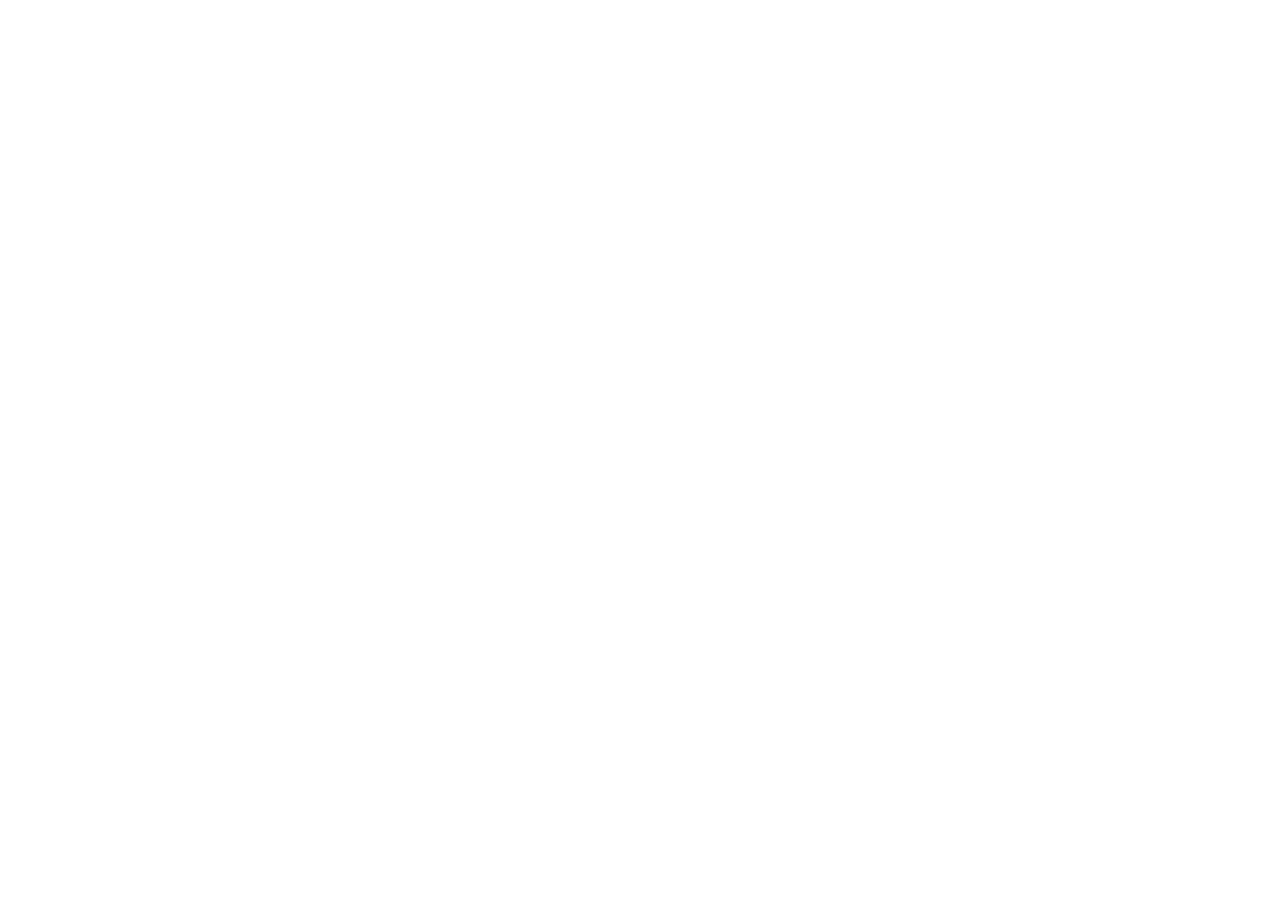
==== index.html @ 715aac10 "add vercel" ====
<!DOCTYPE html>
<html lang="en">
<head>
    <meta charset="UTF-8">
    <meta http-equiv="X-UA-Compatible" content="IE=edge,chrome=1">
    <meta name="viewport" content="width=device-width, user-scalable=no, initial-scale=1.0, maximum-scale=1.0, minimum-scale=1.0">
    <title>jnode-revisited and docs</title> <!-- TODO: Update. -->
    <meta name="description" content="Description"><!--- <meta name="description" content="Documentation for the DocsifyJS Template project for making your own DocsifyJS docs site"> ---> <!-- TODO: Update. -->
    <link rel="stylesheet" href="//unpkg.com/docsify@4/lib/themes/vue.css"> <!-- TODO: Replace the theme name or leave as is. -->
    <!---- <link rel="stylesheet" href="//cdn.jsdelivr.net/npm/docsify@4/lib/themes/vue.css"> --->
    <style>
        /* Fix issue on mobile devices where a custom cover image goes off the screen. */
        section.cover.show {
            height: 100%;
        }
    </style>
    <script src="//unpkg.com/docsify-edit-on-github@1/index.js"></script>
    <script defer src="//unpkg.com/docsify@4/lib/docsify.min.js"></script>
    <script defer src="//unpkg.com/prismjs@1/components/prism-markdown.min.js"></script>
    <!----
    <script src="//cdn.jsdelivr.net/npm/docsify@4"></script>
    <script src=”//unpkg.com/docsify-pagination/dist/docsify-pagination.min.js”></script>
    <script src=”//unpkg.com/docsify/lib/plugins/search.min.js”></script>
    <script src=”//cdn.jsdelivr.net/npm/docsify-copy-code/dist/docsify-copy-code.min.js”></script>
    <script src=”https://cdn.jsdelivr.net/npm/docsify-tabs@1″></script>
    <script src=”//cdn.jsdelivr.net/npm/prismjs@1/components/prism-bash.min.js”></script>
    <script src=”//cdn.jsdelivr.net/npm/prismjs@1/components/prism-php.min.js”></script> ---->
</head>
<body>
    <div id="app"></div>
    <script>
        var repoUrl = "https://github.com/jnode/jnode-revisited.github.io"; //=> "https://github.com/username/docsify-js-template"; // TODO: Update.
        var editPath = repoUrl + "/blob/master/docs/";
        var editMsg = "📝 Edit on GitHub";
        window.$docsify = {
            name: "Jnode", // TODO: Update.
            repo: repoUrl,
            auto2top: true,
            coverpage: true,
            loadSidebar: false,
            subMaxLevel: 2,
            themeColor: "#3170a7", // TODO: Set your own color.
            plugins: [
                EditOnGithubPlugin.create(editPath, null, editMsg)
            ],
        }
    </script>
</body>
<!----
 <body>
  <div id="app"></div>
  <script>
    window.$docsify = {
      name: '',
      repo: ''
    }
  </script>
</body>
--->
</html>
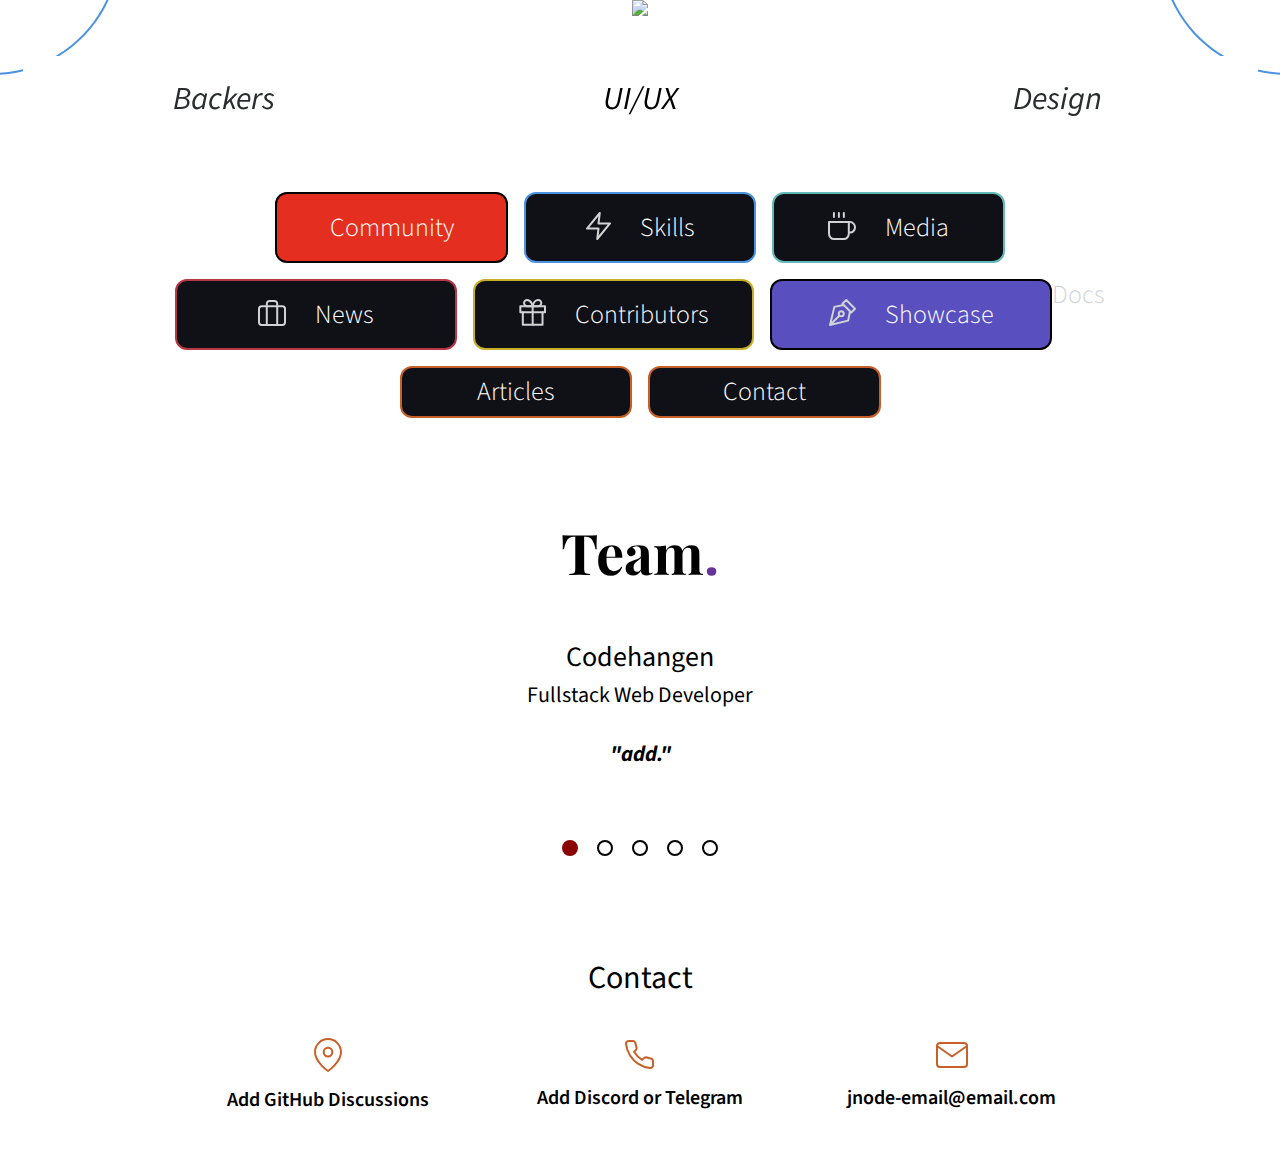
==== commit 8b8167b5: "Add files via upload" ====
--- a/index.html
+++ b/index.html
@@ -1,60 +1,176 @@
-<!DOCTYPE html>
+
+<!doctype html>
 <html lang="en">
 <head>
-    <meta charset="UTF-8">
-    <meta http-equiv="X-UA-Compatible" content="IE=edge,chrome=1">
-    <meta name="viewport" content="width=device-width, user-scalable=no, initial-scale=1.0, maximum-scale=1.0, minimum-scale=1.0">
-    <title>jnode-revisited and docs</title> <!-- TODO: Update. -->
-    <meta name="description" content="Description"><!--- <meta name="description" content="Documentation for the DocsifyJS Template project for making your own DocsifyJS docs site"> ---> <!-- TODO: Update. -->
-    <link rel="stylesheet" href="//unpkg.com/docsify@4/lib/themes/vue.css"> <!-- TODO: Replace the theme name or leave as is. -->
-    <!---- <link rel="stylesheet" href="//cdn.jsdelivr.net/npm/docsify@4/lib/themes/vue.css"> --->
-    <style>
-        /* Fix issue on mobile devices where a custom cover image goes off the screen. */
-        section.cover.show {
-            height: 100%;
-        }
-    </style>
-    <script src="//unpkg.com/docsify-edit-on-github@1/index.js"></script>
-    <script defer src="//unpkg.com/docsify@4/lib/docsify.min.js"></script>
-    <script defer src="//unpkg.com/prismjs@1/components/prism-markdown.min.js"></script>
-    <!----
-    <script src="//cdn.jsdelivr.net/npm/docsify@4"></script>
-    <script src=”//unpkg.com/docsify-pagination/dist/docsify-pagination.min.js”></script>
-    <script src=”//unpkg.com/docsify/lib/plugins/search.min.js”></script>
-    <script src=”//cdn.jsdelivr.net/npm/docsify-copy-code/dist/docsify-copy-code.min.js”></script>
-    <script src=”https://cdn.jsdelivr.net/npm/docsify-tabs@1″></script>
-    <script src=”//cdn.jsdelivr.net/npm/prismjs@1/components/prism-bash.min.js”></script>
-    <script src=”//cdn.jsdelivr.net/npm/prismjs@1/components/prism-php.min.js”></script> ---->
+  <meta charset="utf-8">
+  <!-- <meta http-equiv="Refresh" content="0; url='links/'" /> -->
+  <meta name="viewport" content="width=device-width, initial-scale=1, shrink-to-fit=no">
+  <link rel="stylesheet" href="css/bootstrap.min.css">
+  <link href="https://cdn.jsdelivr.net/npm/bootstrap@5.0.2/dist/css/bootstrap.min.css" rel="stylesheet" integrity="sha384-EVSTQN3/azprG1Anm3QDgpJLIm9Nao0Yz1ztcQTwFspd3yD65VohhpuuCOmLASjC" crossorigin="anonymous">
+  <script src="https://cdn.jsdelivr.net/npm/bootstrap@5.0.2/dist/js/bootstrap.bundle.min.js" integrity="sha384-MrcW6ZMFYlzcLA8Nl+NtUVF0sA7MsXsP1UyJoMp4YLEuNSfAP+JcXn/tWtIaxVXM" crossorigin="anonymous"></script>
+  <link rel="stylesheet" href="css/slick.css">
+  <link rel="stylesheet" href="css/slick-theme.css">
+  <link rel="stylesheet" href="css/sweetalert2.css">
+  <link href="https://fonts.googleapis.com/css?family=Playfair+Display:400,700|Source+Sans+Pro:300,300i,400,400i,600,600i&display=swap" rel="stylesheet">
+  <link rel="stylesheet" href="css/style-general.css">
+  <link rel="stylesheet" href="css/style-specific.css">
+  <link rel="stylesheet" href="css/testimonials.css">
+  <link rel="icon" href="assets/favicon.ico">
+  <script src="https://ajax.googleapis.com/ajax/libs/jquery/3.6.1/jquery.min.js"></script>
+  <title>Jnode Homepage</title>
 </head>
 <body>
-    <div id="app"></div>
-    <script>
-        var repoUrl = "https://github.com/jnode/jnode-revisited.github.io"; //=> "https://github.com/username/docsify-js-template"; // TODO: Update.
-        var editPath = repoUrl + "/blob/master/docs/";
-        var editMsg = "📝 Edit on GitHub";
-        window.$docsify = {
-            name: "Jnode", // TODO: Update.
-            repo: repoUrl,
-            auto2top: true,
-            coverpage: true,
-            loadSidebar: false,
-            subMaxLevel: 2,
-            themeColor: "#3170a7", // TODO: Set your own color.
-            plugins: [
-                EditOnGithubPlugin.create(editPath, null, editMsg)
-            ],
-        }
-    </script>
+  <div id="root" class="animated-header" style="overflow: hidden;">
+    <section id="section1" class="marbot-100">
+      <div class="container-fluid">
+        <div class="row">
+          <div class="col text-center">
+            <img class="ornament-header-kiri unone" src="assets/dot-circle.svg">
+            <img class="ornament-header-kanan unone" src="assets/dot-circle.svg">
+            <!--- <br> --->
+            <img src="https://avatars.githubusercontent.com/u/5927154?s=280&v=4" class="unone marbot-40">
+            <div class="slider marbot-40" style="cursor: grab">
+              <div class="sebagai-kotak">
+                <h2>UI/UX</h2>
+              </div>
+              <div class="sebagai-kotak">
+                <h2>Design</h2>
+              </div>
+              <div class="sebagai-kotak">
+                <a href="https://www.jnode-revisited-sample.vercel.io">Docs</a> <!--- <h2>Docs</h2> --->
+              </div>
+              <div class="sebagai-kotak">
+                <h2>Sponsors</h2>
+              </div>
+              <div class="sebagai-kotak">
+                <h2>Backers</h2>
+              </div>
+            </div>
+            <div class="container">
+              <div class="d-flex justify-content-center">
+                <a href="#section2" class="unone btn-ungu btn-res1">
+                  <h3 class="d-inline-flex">Community</h3>
+                </a>
+                <a href="#section3" class="unone btn-biru btn-res1 mx-3">
+                  <img src="assets/feather-button-zap.svg" class="d-inline-flex ikon-tombol tmb1">
+                  <h3 class="d-inline-flex">Skills</h3>
+                </a>
+                <a href="#section4" class="unone btn-sea btn-res1">
+                  <img src="assets/feather-button-coffee.svg" class="d-inline-flex ikon-tombol tmb1">
+                  <h3 class="d-inline-flex">Media</h3>
+                </a>
+              </div>
+              <div class="d-flex justify-content-center mt-3">
+                <a href="#section5" class="unone btn-merah btn-res2">
+                  <img src="assets/feather-button-briefcase.svg" class="d-inline-flex ikon-tombol tmb2">
+                  <h3 class="d-inline-flex">News</h3>
+                </a>
+                <a href="#section6" class="unone btn-kuning btn-res2 mx-3 btn-glow">
+                  <img src="assets/feather-button-gift.svg" class="d-inline-flex ikon-tombol tmb2">
+                  <h3 class="d-inline-flex">Contributors</h3>
+                </a>
+                <a href="portfolios.html" class="unone btn-hijau btn-res2">
+                  <img src="assets/feather-button-pentool.svg" class="d-inline-flex ikon-tombol tmb2">
+                  <h3 class="d-inline-flex">Showcase</h3>
+                  <a class="d-inline-flex" href="https://www.jnode-revisited-sample.netlify.io">Docs</a> <!--- <h3 class="d-inline-flex">Showcase</h3> --->
+                </a>
+              </div>
+              <div class="d-flex justify-content-center mt-3">
+                <a href="#section8" class="unone btn-oren btn-res4">
+                  <h3 class="d-inline-flex">Articles</h3>
+                </a>
+                <div class="mx-2"></div>
+                <a href="#section9" class="unone btn-oren btn-res4">
+                  <h3 class="d-inline-flex">Contact</h6>
+                </a>
+              </div>
+            </div>
+          </div>
+        </div>
+      </div>
+    </section>
+    <section id="section8" class="marbot-80">
+      <div id="testim">
+        <div class="container">
+          <h1 class="text-center marbot-56">Team<span class="dot-oren">.</span></h1>
+          <div class="testim flex-container-g">
+            <div class="wrap testi-bg">
+              <span id="right-arrow" class="arrow right fa fa-chevron-right"></span>
+              <span id="left-arrow" class="arrow left fa fa-chevron-left "></span>
+              <div id="testim-content" class="cont marbot-72">
+                <div class="active">
+                  <h2>Codehangen</h2>
+                  <h2 class="person-role">Fullstack Web Developer</h2>
+                  <p class="font-italic">"add."</p>
+                </div>
+                <div>
+                  <h2>Add member</h2>
+                  <h2 class="person-role">Android Developer</h2>
+                  <p class="font-italic">"add."</p>
+                </div>
+                <div>
+                  <h2>Add member</h2>
+                  <h2 class="person-role">UI Designer</h2>
+                  <p class="font-italic">"add."</p>
+                </div>
+                <div>
+                  <h2>Add member</h2>
+                  <h2 class="person-role">Add role & Add role</h2>
+                  <p class="font-italic">"add."</p>
+                </div>
+                <div>
+                  <h2>Add member</h2>
+                  <h2 class="person-role">Backend Web Developer</h2>
+                  <p class="font-italic">"add."</p>
+                </div>
+              </div>
+              <ul id="testim-dots" class="dots">
+                <li class="dot active"></li>
+                <li class="dot"></li>
+                <li class="dot"></li>
+                <li class="dot"></li>
+                <li class="dot"></li>
+              </ul>
+            </div>
+          </div>
+        </div>
+      </div>
+    </section>
+    <section id="section9">
+      <div class="container text-center sec9-box">
+        <h2 class="sec9-contact marbot-48 pt-3 pb-3">Contact</h2>
+        <div class="flex-container-h pt-5" style="padding-bottom: 32px;">
+          <div class="flex-items-h order-h1">
+            <img src="assets/feather-contact-location.svg" class="d-inline-flex ikon-tombol-2 unone" style="margin-top: -24px">
+            <h6>Add GitHub Discussions</h6> <!--- <h4>add description</h4> -->
+          </div>
+          <div class="flex-items-h order-h2">
+            <img src="assets/feather-contact-whatsapp.svg" class="d-inline-flex ikon-tombol-2 unone mar-res" style="margin-top: -24px">
+            <h6>Add Discord or Telegram</h6>
+          </div>
+          <div class="flex-items-h order-h3">
+            <img src="assets/feather-contact-email.svg" class="d-inline-flex ikon-tombol-2 unone mar-res" style="margin-top: -24px">
+            <h6>jnode-email@email.com</h6>
+          </div>
+        </div>
+      </div>
+    </section>
+    <!-- ------------ Preloader Screen (Wait till image has loaded) ------------ -->
+    <script src="js/FIRST-jquery.waitforimages.min.js"></script>
+    <script src="js/FIRST-jquery.waitforimages.min-call.js"></script>
+    <script src="js/jquery-3.4.1.slim.min.js"></script>
+    <!--- <script src="js/popper.min.js"></script> --->
+    <script src="https://cdn.jsdelivr.net/npm/@popperjs/core@2.9.2/dist/umd/popper.min.js" integrity="sha384-IQsoLXl5PILFhosVNubq5LC7Qb9DXgDA9i+tQ8Zj3iwWAwPtgFTxbJ8NT4GN1R8p" crossorigin="anonymous"></script>
+    <script src="https://cdn.jsdelivr.net/npm/bootstrap@5.0.2/dist/js/bootstrap.min.js" integrity="sha384-cVKIPhGWiC2Al4u+LWgxfKTRIcfu0JTxR+EQDz/bgldoEyl4H0zUF0QKbrJ0EcQF" crossorigin="anonymous"></script>
+    <script src="js/bootstrap.min.js"></script>
+    <script src="js/slick.min.js"></script>
+    <script src="js/jquery.flip.js"></script>
+    <script src="js/sweetalert2.all.min.js"></script>
+    <script src="js/web-animations.min.js"></script>
+    <script src="js/hammer.min.js"></script>
+    <script src="js/muuri.min.js"></script>
+    <script src="js/script.js"></script>
+    <script src="js/testimonials.js"></script>
+  </div>
 </body>
-<!----
- <body>
-  <div id="app"></div>
-  <script>
-    window.$docsify = {
-      name: '',
-      repo: ''
-    }
-  </script>
-</body>
---->
 </html>
--- a/css/sweetalert2.css
+++ b/css/sweetalert2.css
@@ -0,0 +1,1510 @@
+.swal2-popup.swal2-toast {
+  -webkit-box-orient: horizontal;
+  -webkit-box-direction: normal;
+          flex-direction: row;
+  -webkit-box-align: center;
+          align-items: center;
+  width: auto;
+  padding: 0.625em;
+  overflow-y: hidden;
+  background: #fff;
+  box-shadow: 0 0 0.625em #d9d9d9;
+}
+.swal2-popup.swal2-toast .swal2-header {
+  -webkit-box-orient: horizontal;
+  -webkit-box-direction: normal;
+          flex-direction: row;
+}
+.swal2-popup.swal2-toast .swal2-title {
+  -webkit-box-flex: 1;
+          flex-grow: 1;
+  -webkit-box-pack: start;
+          justify-content: flex-start;
+  margin: 0 0.6em;
+  font-size: 1em;
+}
+.swal2-popup.swal2-toast .swal2-footer {
+  margin: 0.5em 0 0;
+  padding: 0.5em 0 0;
+  font-size: 0.8em;
+}
+.swal2-popup.swal2-toast .swal2-close {
+  position: static;
+  width: 0.8em;
+  height: 0.8em;
+  line-height: 0.8;
+}
+.swal2-popup.swal2-toast .swal2-content {
+  -webkit-box-pack: start;
+          justify-content: flex-start;
+  font-size: 1em;
+}
+.swal2-popup.swal2-toast .swal2-icon {
+  width: 2em;
+  min-width: 2em;
+  height: 2em;
+  margin: 0;
+}
+.swal2-popup.swal2-toast .swal2-icon .swal2-icon-content {
+  display: -webkit-box;
+  display: flex;
+  -webkit-box-align: center;
+          align-items: center;
+  font-size: 1.8em;
+  font-weight: bold;
+}
+@media all and (-ms-high-contrast: none), (-ms-high-contrast: active) {
+  .swal2-popup.swal2-toast .swal2-icon .swal2-icon-content {
+    font-size: 0.25em;
+  }
+}
+.swal2-popup.swal2-toast .swal2-icon.swal2-success .swal2-success-ring {
+  width: 2em;
+  height: 2em;
+}
+.swal2-popup.swal2-toast .swal2-icon.swal2-error [class^=swal2-x-mark-line] {
+  top: 0.875em;
+  width: 1.375em;
+}
+.swal2-popup.swal2-toast .swal2-icon.swal2-error [class^=swal2-x-mark-line][class$=left] {
+  left: 0.3125em;
+}
+.swal2-popup.swal2-toast .swal2-icon.swal2-error [class^=swal2-x-mark-line][class$=right] {
+  right: 0.3125em;
+}
+.swal2-popup.swal2-toast .swal2-actions {
+  flex-basis: auto !important;
+  width: auto;
+  height: auto;
+  margin: 0 0.3125em;
+}
+.swal2-popup.swal2-toast .swal2-styled {
+  margin: 0 0.3125em;
+  padding: 0.3125em 0.625em;
+  font-size: 1em;
+}
+.swal2-popup.swal2-toast .swal2-styled:focus {
+  box-shadow: 0 0 0 1px #fff, 0 0 0 3px rgba(50, 100, 150, 0.4);
+}
+.swal2-popup.swal2-toast .swal2-success {
+  border-color: #a5dc86;
+}
+.swal2-popup.swal2-toast .swal2-success [class^=swal2-success-circular-line] {
+  position: absolute;
+  width: 1.6em;
+  height: 3em;
+  -webkit-transform: rotate(45deg);
+          transform: rotate(45deg);
+  border-radius: 50%;
+}
+.swal2-popup.swal2-toast .swal2-success [class^=swal2-success-circular-line][class$=left] {
+  top: -0.8em;
+  left: -0.5em;
+  -webkit-transform: rotate(-45deg);
+          transform: rotate(-45deg);
+  -webkit-transform-origin: 2em 2em;
+          transform-origin: 2em 2em;
+  border-radius: 4em 0 0 4em;
+}
+.swal2-popup.swal2-toast .swal2-success [class^=swal2-success-circular-line][class$=right] {
+  top: -0.25em;
+  left: 0.9375em;
+  -webkit-transform-origin: 0 1.5em;
+          transform-origin: 0 1.5em;
+  border-radius: 0 4em 4em 0;
+}
+.swal2-popup.swal2-toast .swal2-success .swal2-success-ring {
+  width: 2em;
+  height: 2em;
+}
+.swal2-popup.swal2-toast .swal2-success .swal2-success-fix {
+  top: 0;
+  left: 0.4375em;
+  width: 0.4375em;
+  height: 2.6875em;
+}
+.swal2-popup.swal2-toast .swal2-success [class^=swal2-success-line] {
+  height: 0.3125em;
+}
+.swal2-popup.swal2-toast .swal2-success [class^=swal2-success-line][class$=tip] {
+  top: 1.125em;
+  left: 0.1875em;
+  width: 0.75em;
+}
+.swal2-popup.swal2-toast .swal2-success [class^=swal2-success-line][class$=long] {
+  top: 0.9375em;
+  right: 0.1875em;
+  width: 1.375em;
+}
+.swal2-popup.swal2-toast .swal2-success.swal2-icon-show .swal2-success-line-tip {
+  -webkit-animation: swal2-toast-animate-success-line-tip 0.75s;
+          animation: swal2-toast-animate-success-line-tip 0.75s;
+}
+.swal2-popup.swal2-toast .swal2-success.swal2-icon-show .swal2-success-line-long {
+  -webkit-animation: swal2-toast-animate-success-line-long 0.75s;
+          animation: swal2-toast-animate-success-line-long 0.75s;
+}
+.swal2-popup.swal2-toast.swal2-show {
+  -webkit-animation: swal2-toast-show 0.5s;
+          animation: swal2-toast-show 0.5s;
+}
+.swal2-popup.swal2-toast.swal2-hide {
+  -webkit-animation: swal2-toast-hide 0.1s forwards;
+          animation: swal2-toast-hide 0.1s forwards;
+}
+
+.swal2-container {
+  display: -webkit-box;
+  display: flex;
+  position: fixed;
+  z-index: 1060;
+  top: 0;
+  right: 0;
+  bottom: 0;
+  left: 0;
+  -webkit-box-orient: horizontal;
+  -webkit-box-direction: normal;
+          flex-direction: row;
+  -webkit-box-align: center;
+          align-items: center;
+  -webkit-box-pack: center;
+          justify-content: center;
+  padding: 0.625em;
+  overflow-x: hidden;
+  -webkit-transition: background-color 0.1s;
+  transition: background-color 0.1s;
+  -webkit-overflow-scrolling: touch;
+}
+.swal2-container.swal2-backdrop-show {
+  background: rgba(0, 0, 0, 0.4);
+}
+.swal2-container.swal2-backdrop-hide {
+  background: transparent !important;
+}
+.swal2-container.swal2-top {
+  -webkit-box-align: start;
+          align-items: flex-start;
+}
+.swal2-container.swal2-top-start, .swal2-container.swal2-top-left {
+  -webkit-box-align: start;
+          align-items: flex-start;
+  -webkit-box-pack: start;
+          justify-content: flex-start;
+}
+.swal2-container.swal2-top-end, .swal2-container.swal2-top-right {
+  -webkit-box-align: start;
+          align-items: flex-start;
+  -webkit-box-pack: end;
+          justify-content: flex-end;
+}
+.swal2-container.swal2-center {
+  -webkit-box-align: center;
+          align-items: center;
+}
+.swal2-container.swal2-center-start, .swal2-container.swal2-center-left {
+  -webkit-box-align: center;
+          align-items: center;
+  -webkit-box-pack: start;
+          justify-content: flex-start;
+}
+.swal2-container.swal2-center-end, .swal2-container.swal2-center-right {
+  -webkit-box-align: center;
+          align-items: center;
+  -webkit-box-pack: end;
+          justify-content: flex-end;
+}
+.swal2-container.swal2-bottom {
+  -webkit-box-align: end;
+          align-items: flex-end;
+}
+.swal2-container.swal2-bottom-start, .swal2-container.swal2-bottom-left {
+  -webkit-box-align: end;
+          align-items: flex-end;
+  -webkit-box-pack: start;
+          justify-content: flex-start;
+}
+.swal2-container.swal2-bottom-end, .swal2-container.swal2-bottom-right {
+  -webkit-box-align: end;
+          align-items: flex-end;
+  -webkit-box-pack: end;
+          justify-content: flex-end;
+}
+.swal2-container.swal2-bottom > :first-child, .swal2-container.swal2-bottom-start > :first-child, .swal2-container.swal2-bottom-left > :first-child, .swal2-container.swal2-bottom-end > :first-child, .swal2-container.swal2-bottom-right > :first-child {
+  margin-top: auto;
+}
+.swal2-container.swal2-grow-fullscreen > .swal2-modal {
+  display: -webkit-box !important;
+  display: flex !important;
+  -webkit-box-flex: 1;
+          flex: 1;
+  align-self: stretch;
+  -webkit-box-pack: center;
+          justify-content: center;
+}
+.swal2-container.swal2-grow-row > .swal2-modal {
+  display: -webkit-box !important;
+  display: flex !important;
+  -webkit-box-flex: 1;
+          flex: 1;
+  align-content: center;
+  -webkit-box-pack: center;
+          justify-content: center;
+}
+.swal2-container.swal2-grow-column {
+  -webkit-box-flex: 1;
+          flex: 1;
+  -webkit-box-orient: vertical;
+  -webkit-box-direction: normal;
+          flex-direction: column;
+}
+.swal2-container.swal2-grow-column.swal2-top, .swal2-container.swal2-grow-column.swal2-center, .swal2-container.swal2-grow-column.swal2-bottom {
+  -webkit-box-align: center;
+          align-items: center;
+}
+.swal2-container.swal2-grow-column.swal2-top-start, .swal2-container.swal2-grow-column.swal2-center-start, .swal2-container.swal2-grow-column.swal2-bottom-start, .swal2-container.swal2-grow-column.swal2-top-left, .swal2-container.swal2-grow-column.swal2-center-left, .swal2-container.swal2-grow-column.swal2-bottom-left {
+  -webkit-box-align: start;
+          align-items: flex-start;
+}
+.swal2-container.swal2-grow-column.swal2-top-end, .swal2-container.swal2-grow-column.swal2-center-end, .swal2-container.swal2-grow-column.swal2-bottom-end, .swal2-container.swal2-grow-column.swal2-top-right, .swal2-container.swal2-grow-column.swal2-center-right, .swal2-container.swal2-grow-column.swal2-bottom-right {
+  -webkit-box-align: end;
+          align-items: flex-end;
+}
+.swal2-container.swal2-grow-column > .swal2-modal {
+  display: -webkit-box !important;
+  display: flex !important;
+  -webkit-box-flex: 1;
+          flex: 1;
+  align-content: center;
+  -webkit-box-pack: center;
+          justify-content: center;
+}
+.swal2-container:not(.swal2-top):not(.swal2-top-start):not(.swal2-top-end):not(.swal2-top-left):not(.swal2-top-right):not(.swal2-center-start):not(.swal2-center-end):not(.swal2-center-left):not(.swal2-center-right):not(.swal2-bottom):not(.swal2-bottom-start):not(.swal2-bottom-end):not(.swal2-bottom-left):not(.swal2-bottom-right):not(.swal2-grow-fullscreen) > .swal2-modal {
+  margin: auto;
+}
+@media all and (-ms-high-contrast: none), (-ms-high-contrast: active) {
+  .swal2-container .swal2-modal {
+    margin: 0 !important;
+  }
+}
+
+.swal2-popup {
+  display: none;
+  position: relative;
+  box-sizing: border-box;
+  -webkit-box-orient: vertical;
+  -webkit-box-direction: normal;
+          flex-direction: column;
+  -webkit-box-pack: center;
+          justify-content: center;
+  width: 32em;
+  max-width: 100%;
+  padding: 1.25em;
+  border: none;
+  border-radius: 0.3125em;
+  background: #fff;
+  font-family: inherit;
+  font-size: 1rem;
+}
+.swal2-popup:focus {
+  outline: none;
+}
+.swal2-popup.swal2-loading {
+  overflow-y: hidden;
+}
+
+.swal2-header {
+  display: -webkit-box;
+  display: flex;
+  -webkit-box-orient: vertical;
+  -webkit-box-direction: normal;
+          flex-direction: column;
+  -webkit-box-align: center;
+          align-items: center;
+}
+
+.swal2-title {
+  position: relative;
+  max-width: 100%;
+  margin: 0 0 0.4em;
+  padding: 0;
+  color: #595959;
+  font-size: 1.875em;
+  font-weight: 600;
+  text-align: center;
+  text-transform: none;
+  word-wrap: break-word;
+}
+
+.swal2-actions {
+  display: -webkit-box;
+  display: flex;
+  z-index: 1;
+  flex-wrap: wrap;
+  -webkit-box-align: center;
+          align-items: center;
+  -webkit-box-pack: center;
+          justify-content: center;
+  width: 100%;
+  margin: 1.25em auto 0;
+}
+.swal2-actions:not(.swal2-loading) .swal2-styled[disabled] {
+  opacity: 0.4;
+}
+.swal2-actions:not(.swal2-loading) .swal2-styled:hover {
+  background-image: -webkit-gradient(linear, left top, left bottom, from(rgba(0, 0, 0, 0.1)), to(rgba(0, 0, 0, 0.1)));
+  background-image: linear-gradient(rgba(0, 0, 0, 0.1), rgba(0, 0, 0, 0.1));
+}
+.swal2-actions:not(.swal2-loading) .swal2-styled:active {
+  background-image: -webkit-gradient(linear, left top, left bottom, from(rgba(0, 0, 0, 0.2)), to(rgba(0, 0, 0, 0.2)));
+  background-image: linear-gradient(rgba(0, 0, 0, 0.2), rgba(0, 0, 0, 0.2));
+}
+.swal2-actions.swal2-loading .swal2-styled.swal2-confirm {
+  box-sizing: border-box;
+  width: 2.5em;
+  height: 2.5em;
+  margin: 0.46875em;
+  padding: 0;
+  -webkit-animation: swal2-rotate-loading 1.5s linear 0s infinite normal;
+          animation: swal2-rotate-loading 1.5s linear 0s infinite normal;
+  border: 0.25em solid transparent;
+  border-radius: 100%;
+  border-color: transparent;
+  background-color: transparent !important;
+  color: transparent;
+  cursor: default;
+  -webkit-user-select: none;
+     -moz-user-select: none;
+      -ms-user-select: none;
+          user-select: none;
+}
+.swal2-actions.swal2-loading .swal2-styled.swal2-cancel {
+  margin-right: 30px;
+  margin-left: 30px;
+}
+.swal2-actions.swal2-loading :not(.swal2-styled).swal2-confirm::after {
+  content: "";
+  display: inline-block;
+  width: 15px;
+  height: 15px;
+  margin-left: 5px;
+  -webkit-animation: swal2-rotate-loading 1.5s linear 0s infinite normal;
+          animation: swal2-rotate-loading 1.5s linear 0s infinite normal;
+  border: 3px solid #999999;
+  border-radius: 50%;
+  border-right-color: transparent;
+  box-shadow: 1px 1px 1px #fff;
+}
+
+.swal2-styled {
+  margin: 0.3125em;
+  padding: 0.625em 2em;
+  box-shadow: none;
+  font-weight: 500;
+}
+.swal2-styled:not([disabled]) {
+  cursor: pointer;
+}
+.swal2-styled.swal2-confirm {
+  border: 0;
+  border-radius: 0.25em;
+  background: initial;
+  background-color: #3085d6;
+  color: #fff;
+  font-size: 1.0625em;
+}
+.swal2-styled.swal2-cancel {
+  border: 0;
+  border-radius: 0.25em;
+  background: initial;
+  background-color: #aaa;
+  color: #fff;
+  font-size: 1.0625em;
+}
+.swal2-styled:focus {
+  outline: none;
+  box-shadow: 0 0 0 1px #fff, 0 0 0 3px rgba(50, 100, 150, 0.4);
+}
+.swal2-styled::-moz-focus-inner {
+  border: 0;
+}
+
+.swal2-footer {
+  -webkit-box-pack: center;
+          justify-content: center;
+  margin: 1.25em 0 0;
+  padding: 1em 0 0;
+  border-top: 1px solid #eee;
+  color: #545454;
+  font-size: 1em;
+}
+
+.swal2-timer-progress-bar {
+  position: absolute;
+  bottom: 0;
+  left: 0;
+  width: 100%;
+  height: 0.25em;
+  background: rgba(0, 0, 0, 0.2);
+}
+
+.swal2-image {
+  max-width: 100%;
+  margin: 1.25em auto;
+}
+
+.swal2-close {
+  position: absolute;
+  z-index: 2;
+  /* 1617 */
+  top: 0;
+  right: 0;
+  -webkit-box-pack: center;
+          justify-content: center;
+  width: 1.2em;
+  height: 1.2em;
+  padding: 0;
+  overflow: hidden;
+  -webkit-transition: color 0.1s ease-out;
+  transition: color 0.1s ease-out;
+  border: none;
+  border-radius: 0;
+  outline: initial;
+  background: transparent;
+  color: #cccccc;
+  font-family: serif;
+  font-size: 2.5em;
+  line-height: 1.2;
+  cursor: pointer;
+}
+.swal2-close:hover {
+  -webkit-transform: none;
+          transform: none;
+  background: transparent;
+  color: #f27474;
+}
+.swal2-close::-moz-focus-inner {
+  border: 0;
+}
+
+.swal2-content {
+  z-index: 1;
+  -webkit-box-pack: center;
+          justify-content: center;
+  margin: 0;
+  padding: 0;
+  color: #545454;
+  font-size: 1.125em;
+  font-weight: normal;
+  line-height: normal;
+  text-align: center;
+  word-wrap: break-word;
+}
+
+.swal2-input,
+.swal2-file,
+.swal2-textarea,
+.swal2-select,
+.swal2-radio,
+.swal2-checkbox {
+  margin: 1em auto;
+}
+
+.swal2-input,
+.swal2-file,
+.swal2-textarea {
+  box-sizing: border-box;
+  width: 100%;
+  -webkit-transition: border-color 0.3s, box-shadow 0.3s;
+  transition: border-color 0.3s, box-shadow 0.3s;
+  border: 1px solid #d9d9d9;
+  border-radius: 0.1875em;
+  background: inherit;
+  box-shadow: inset 0 1px 1px rgba(0, 0, 0, 0.06);
+  color: inherit;
+  font-size: 1.125em;
+}
+.swal2-input.swal2-inputerror,
+.swal2-file.swal2-inputerror,
+.swal2-textarea.swal2-inputerror {
+  border-color: #f27474 !important;
+  box-shadow: 0 0 2px #f27474 !important;
+}
+.swal2-input:focus,
+.swal2-file:focus,
+.swal2-textarea:focus {
+  border: 1px solid #b4dbed;
+  outline: none;
+  box-shadow: 0 0 3px #c4e6f5;
+}
+.swal2-input::-webkit-input-placeholder, .swal2-file::-webkit-input-placeholder, .swal2-textarea::-webkit-input-placeholder {
+  color: #cccccc;
+}
+.swal2-input::-moz-placeholder, .swal2-file::-moz-placeholder, .swal2-textarea::-moz-placeholder {
+  color: #cccccc;
+}
+.swal2-input:-ms-input-placeholder, .swal2-file:-ms-input-placeholder, .swal2-textarea:-ms-input-placeholder {
+  color: #cccccc;
+}
+.swal2-input::-ms-input-placeholder, .swal2-file::-ms-input-placeholder, .swal2-textarea::-ms-input-placeholder {
+  color: #cccccc;
+}
+.swal2-input::placeholder,
+.swal2-file::placeholder,
+.swal2-textarea::placeholder {
+  color: #cccccc;
+}
+
+.swal2-range {
+  margin: 1em auto;
+  background: #fff;
+}
+.swal2-range input {
+  width: 80%;
+}
+.swal2-range output {
+  width: 20%;
+  color: inherit;
+  font-weight: 600;
+  text-align: center;
+}
+.swal2-range input,
+.swal2-range output {
+  height: 2.625em;
+  padding: 0;
+  font-size: 1.125em;
+  line-height: 2.625em;
+}
+
+.swal2-input {
+  height: 2.625em;
+  padding: 0 0.75em;
+}
+.swal2-input[type=number] {
+  max-width: 10em;
+}
+
+.swal2-file {
+  background: inherit;
+  font-size: 1.125em;
+}
+
+.swal2-textarea {
+  height: 6.75em;
+  padding: 0.75em;
+}
+
+.swal2-select {
+  min-width: 50%;
+  max-width: 100%;
+  padding: 0.375em 0.625em;
+  background: inherit;
+  color: inherit;
+  font-size: 1.125em;
+}
+
+.swal2-radio,
+.swal2-checkbox {
+  -webkit-box-align: center;
+          align-items: center;
+  -webkit-box-pack: center;
+          justify-content: center;
+  background: #fff;
+  color: inherit;
+}
+.swal2-radio label,
+.swal2-checkbox label {
+  margin: 0 0.6em;
+  font-size: 1.125em;
+}
+.swal2-radio input,
+.swal2-checkbox input {
+  margin: 0 0.4em;
+}
+
+.swal2-validation-message {
+  display: none;
+  -webkit-box-align: center;
+          align-items: center;
+  -webkit-box-pack: center;
+          justify-content: center;
+  padding: 0.625em;
+  overflow: hidden;
+  background: #f0f0f0;
+  color: #666666;
+  font-size: 1em;
+  font-weight: 300;
+}
+.swal2-validation-message::before {
+  content: "!";
+  display: inline-block;
+  width: 1.5em;
+  min-width: 1.5em;
+  height: 1.5em;
+  margin: 0 0.625em;
+  border-radius: 50%;
+  background-color: #f27474;
+  color: #fff;
+  font-weight: 600;
+  line-height: 1.5em;
+  text-align: center;
+}
+
+.swal2-icon {
+  position: relative;
+  box-sizing: content-box;
+  -webkit-box-pack: center;
+          justify-content: center;
+  width: 5em;
+  height: 5em;
+  margin: 1.25em auto 1.875em;
+  border: 0.25em solid transparent;
+  border-radius: 50%;
+  font-family: inherit;
+  line-height: 5em;
+  cursor: default;
+  -webkit-user-select: none;
+     -moz-user-select: none;
+      -ms-user-select: none;
+          user-select: none;
+}
+.swal2-icon .swal2-icon-content {
+  display: -webkit-box;
+  display: flex;
+  -webkit-box-align: center;
+          align-items: center;
+  font-size: 3.75em;
+}
+.swal2-icon.swal2-error {
+  border-color: #f27474;
+  color: #f27474;
+}
+.swal2-icon.swal2-error .swal2-x-mark {
+  position: relative;
+  -webkit-box-flex: 1;
+          flex-grow: 1;
+}
+.swal2-icon.swal2-error [class^=swal2-x-mark-line] {
+  display: block;
+  position: absolute;
+  top: 2.3125em;
+  width: 2.9375em;
+  height: 0.3125em;
+  border-radius: 0.125em;
+  background-color: #f27474;
+}
+.swal2-icon.swal2-error [class^=swal2-x-mark-line][class$=left] {
+  left: 1.0625em;
+  -webkit-transform: rotate(45deg);
+          transform: rotate(45deg);
+}
+.swal2-icon.swal2-error [class^=swal2-x-mark-line][class$=right] {
+  right: 1em;
+  -webkit-transform: rotate(-45deg);
+          transform: rotate(-45deg);
+}
+.swal2-icon.swal2-error.swal2-icon-show {
+  -webkit-animation: swal2-animate-error-icon 0.5s;
+          animation: swal2-animate-error-icon 0.5s;
+}
+.swal2-icon.swal2-error.swal2-icon-show .swal2-x-mark {
+  -webkit-animation: swal2-animate-error-x-mark 0.5s;
+          animation: swal2-animate-error-x-mark 0.5s;
+}
+.swal2-icon.swal2-warning {
+  border-color: #facea8;
+  color: #f8bb86;
+}
+.swal2-icon.swal2-info {
+  border-color: #9de0f6;
+  color: #3fc3ee;
+}
+.swal2-icon.swal2-question {
+  border-color: #c9dae1;
+  color: #87adbd;
+}
+.swal2-icon.swal2-success {
+  border-color: #a5dc86;
+  color: #a5dc86;
+}
+.swal2-icon.swal2-success [class^=swal2-success-circular-line] {
+  position: absolute;
+  width: 3.75em;
+  height: 7.5em;
+  -webkit-transform: rotate(45deg);
+          transform: rotate(45deg);
+  border-radius: 50%;
+}
+.swal2-icon.swal2-success [class^=swal2-success-circular-line][class$=left] {
+  top: -0.4375em;
+  left: -2.0635em;
+  -webkit-transform: rotate(-45deg);
+          transform: rotate(-45deg);
+  -webkit-transform-origin: 3.75em 3.75em;
+          transform-origin: 3.75em 3.75em;
+  border-radius: 7.5em 0 0 7.5em;
+}
+.swal2-icon.swal2-success [class^=swal2-success-circular-line][class$=right] {
+  top: -0.6875em;
+  left: 1.875em;
+  -webkit-transform: rotate(-45deg);
+          transform: rotate(-45deg);
+  -webkit-transform-origin: 0 3.75em;
+          transform-origin: 0 3.75em;
+  border-radius: 0 7.5em 7.5em 0;
+}
+.swal2-icon.swal2-success .swal2-success-ring {
+  position: absolute;
+  z-index: 2;
+  top: -0.25em;
+  left: -0.25em;
+  box-sizing: content-box;
+  width: 100%;
+  height: 100%;
+  border: 0.25em solid rgba(165, 220, 134, 0.3);
+  border-radius: 50%;
+}
+.swal2-icon.swal2-success .swal2-success-fix {
+  position: absolute;
+  z-index: 1;
+  top: 0.5em;
+  left: 1.625em;
+  width: 0.4375em;
+  height: 5.625em;
+  -webkit-transform: rotate(-45deg);
+          transform: rotate(-45deg);
+}
+.swal2-icon.swal2-success [class^=swal2-success-line] {
+  display: block;
+  position: absolute;
+  z-index: 2;
+  height: 0.3125em;
+  border-radius: 0.125em;
+  background-color: #a5dc86;
+}
+.swal2-icon.swal2-success [class^=swal2-success-line][class$=tip] {
+  top: 2.875em;
+  left: 0.875em;
+  width: 1.5625em;
+  -webkit-transform: rotate(45deg);
+          transform: rotate(45deg);
+}
+.swal2-icon.swal2-success [class^=swal2-success-line][class$=long] {
+  top: 2.375em;
+  right: 0.5em;
+  width: 2.9375em;
+  -webkit-transform: rotate(-45deg);
+          transform: rotate(-45deg);
+}
+.swal2-icon.swal2-success.swal2-icon-show .swal2-success-line-tip {
+  -webkit-animation: swal2-animate-success-line-tip 0.75s;
+          animation: swal2-animate-success-line-tip 0.75s;
+}
+.swal2-icon.swal2-success.swal2-icon-show .swal2-success-line-long {
+  -webkit-animation: swal2-animate-success-line-long 0.75s;
+          animation: swal2-animate-success-line-long 0.75s;
+}
+.swal2-icon.swal2-success.swal2-icon-show .swal2-success-circular-line-right {
+  -webkit-animation: swal2-rotate-success-circular-line 4.25s ease-in;
+          animation: swal2-rotate-success-circular-line 4.25s ease-in;
+}
+
+.swal2-progress-steps {
+  -webkit-box-align: center;
+          align-items: center;
+  margin: 0 0 1.25em;
+  padding: 0;
+  background: inherit;
+  font-weight: 600;
+}
+.swal2-progress-steps li {
+  display: inline-block;
+  position: relative;
+}
+.swal2-progress-steps .swal2-progress-step {
+  z-index: 20;
+  width: 2em;
+  height: 2em;
+  border-radius: 2em;
+  background: #3085d6;
+  color: #fff;
+  line-height: 2em;
+  text-align: center;
+}
+.swal2-progress-steps .swal2-progress-step.swal2-active-progress-step {
+  background: #3085d6;
+}
+.swal2-progress-steps .swal2-progress-step.swal2-active-progress-step ~ .swal2-progress-step {
+  background: #add8e6;
+  color: #fff;
+}
+.swal2-progress-steps .swal2-progress-step.swal2-active-progress-step ~ .swal2-progress-step-line {
+  background: #add8e6;
+}
+.swal2-progress-steps .swal2-progress-step-line {
+  z-index: 10;
+  width: 2.5em;
+  height: 0.4em;
+  margin: 0 -1px;
+  background: #3085d6;
+}
+
+[class^=swal2] {
+  -webkit-tap-highlight-color: transparent;
+}
+
+.swal2-show {
+  -webkit-animation: swal2-show 0.3s;
+          animation: swal2-show 0.3s;
+}
+
+.swal2-hide {
+  -webkit-animation: swal2-hide 0.15s forwards;
+          animation: swal2-hide 0.15s forwards;
+}
+
+.swal2-noanimation {
+  -webkit-transition: none;
+  transition: none;
+}
+
+.swal2-scrollbar-measure {
+  position: absolute;
+  top: -9999px;
+  width: 50px;
+  height: 50px;
+  overflow: scroll;
+}
+
+.swal2-rtl .swal2-close {
+  right: auto;
+  left: 0;
+}
+.swal2-rtl .swal2-timer-progress-bar {
+  right: 0;
+  left: auto;
+}
+
+@supports (-ms-accelerator: true) {
+  .swal2-range input {
+    width: 100% !important;
+  }
+  .swal2-range output {
+    display: none;
+  }
+}
+@media all and (-ms-high-contrast: none), (-ms-high-contrast: active) {
+  .swal2-range input {
+    width: 100% !important;
+  }
+  .swal2-range output {
+    display: none;
+  }
+}
+@-moz-document url-prefix() {
+  .swal2-close:focus {
+    outline: 2px solid rgba(50, 100, 150, 0.4);
+  }
+}
+@-webkit-keyframes swal2-toast-show {
+  0% {
+    -webkit-transform: translateY(-0.625em) rotateZ(2deg);
+            transform: translateY(-0.625em) rotateZ(2deg);
+  }
+  33% {
+    -webkit-transform: translateY(0) rotateZ(-2deg);
+            transform: translateY(0) rotateZ(-2deg);
+  }
+  66% {
+    -webkit-transform: translateY(0.3125em) rotateZ(2deg);
+            transform: translateY(0.3125em) rotateZ(2deg);
+  }
+  100% {
+    -webkit-transform: translateY(0) rotateZ(0deg);
+            transform: translateY(0) rotateZ(0deg);
+  }
+}
+@keyframes swal2-toast-show {
+  0% {
+    -webkit-transform: translateY(-0.625em) rotateZ(2deg);
+            transform: translateY(-0.625em) rotateZ(2deg);
+  }
+  33% {
+    -webkit-transform: translateY(0) rotateZ(-2deg);
+            transform: translateY(0) rotateZ(-2deg);
+  }
+  66% {
+    -webkit-transform: translateY(0.3125em) rotateZ(2deg);
+            transform: translateY(0.3125em) rotateZ(2deg);
+  }
+  100% {
+    -webkit-transform: translateY(0) rotateZ(0deg);
+            transform: translateY(0) rotateZ(0deg);
+  }
+}
+@-webkit-keyframes swal2-toast-hide {
+  100% {
+    -webkit-transform: rotateZ(1deg);
+            transform: rotateZ(1deg);
+    opacity: 0;
+  }
+}
+@keyframes swal2-toast-hide {
+  100% {
+    -webkit-transform: rotateZ(1deg);
+            transform: rotateZ(1deg);
+    opacity: 0;
+  }
+}
+@-webkit-keyframes swal2-toast-animate-success-line-tip {
+  0% {
+    top: 0.5625em;
+    left: 0.0625em;
+    width: 0;
+  }
+  54% {
+    top: 0.125em;
+    left: 0.125em;
+    width: 0;
+  }
+  70% {
+    top: 0.625em;
+    left: -0.25em;
+    width: 1.625em;
+  }
+  84% {
+    top: 1.0625em;
+    left: 0.75em;
+    width: 0.5em;
+  }
+  100% {
+    top: 1.125em;
+    left: 0.1875em;
+    width: 0.75em;
+  }
+}
+@keyframes swal2-toast-animate-success-line-tip {
+  0% {
+    top: 0.5625em;
+    left: 0.0625em;
+    width: 0;
+  }
+  54% {
+    top: 0.125em;
+    left: 0.125em;
+    width: 0;
+  }
+  70% {
+    top: 0.625em;
+    left: -0.25em;
+    width: 1.625em;
+  }
+  84% {
+    top: 1.0625em;
+    left: 0.75em;
+    width: 0.5em;
+  }
+  100% {
+    top: 1.125em;
+    left: 0.1875em;
+    width: 0.75em;
+  }
+}
+@-webkit-keyframes swal2-toast-animate-success-line-long {
+  0% {
+    top: 1.625em;
+    right: 1.375em;
+    width: 0;
+  }
+  65% {
+    top: 1.25em;
+    right: 0.9375em;
+    width: 0;
+  }
+  84% {
+    top: 0.9375em;
+    right: 0;
+    width: 1.125em;
+  }
+  100% {
+    top: 0.9375em;
+    right: 0.1875em;
+    width: 1.375em;
+  }
+}
+@keyframes swal2-toast-animate-success-line-long {
+  0% {
+    top: 1.625em;
+    right: 1.375em;
+    width: 0;
+  }
+  65% {
+    top: 1.25em;
+    right: 0.9375em;
+    width: 0;
+  }
+  84% {
+    top: 0.9375em;
+    right: 0;
+    width: 1.125em;
+  }
+  100% {
+    top: 0.9375em;
+    right: 0.1875em;
+    width: 1.375em;
+  }
+}
+@-webkit-keyframes swal2-show {
+  0% {
+    -webkit-transform: scale(0.7);
+            transform: scale(0.7);
+  }
+  45% {
+    -webkit-transform: scale(1.05);
+            transform: scale(1.05);
+  }
+  80% {
+    -webkit-transform: scale(0.95);
+            transform: scale(0.95);
+  }
+  100% {
+    -webkit-transform: scale(1);
+            transform: scale(1);
+  }
+}
+@keyframes swal2-show {
+  0% {
+    -webkit-transform: scale(0.7);
+            transform: scale(0.7);
+  }
+  45% {
+    -webkit-transform: scale(1.05);
+            transform: scale(1.05);
+  }
+  80% {
+    -webkit-transform: scale(0.95);
+            transform: scale(0.95);
+  }
+  100% {
+    -webkit-transform: scale(1);
+            transform: scale(1);
+  }
+}
+@-webkit-keyframes swal2-hide {
+  0% {
+    -webkit-transform: scale(1);
+            transform: scale(1);
+    opacity: 1;
+  }
+  100% {
+    -webkit-transform: scale(0.5);
+            transform: scale(0.5);
+    opacity: 0;
+  }
+}
+@keyframes swal2-hide {
+  0% {
+    -webkit-transform: scale(1);
+            transform: scale(1);
+    opacity: 1;
+  }
+  100% {
+    -webkit-transform: scale(0.5);
+            transform: scale(0.5);
+    opacity: 0;
+  }
+}
+@-webkit-keyframes swal2-animate-success-line-tip {
+  0% {
+    top: 1.1875em;
+    left: 0.0625em;
+    width: 0;
+  }
+  54% {
+    top: 1.0625em;
+    left: 0.125em;
+    width: 0;
+  }
+  70% {
+    top: 2.1875em;
+    left: -0.375em;
+    width: 3.125em;
+  }
+  84% {
+    top: 3em;
+    left: 1.3125em;
+    width: 1.0625em;
+  }
+  100% {
+    top: 2.8125em;
+    left: 0.875em;
+    width: 1.5625em;
+  }
+}
+@keyframes swal2-animate-success-line-tip {
+  0% {
+    top: 1.1875em;
+    left: 0.0625em;
+    width: 0;
+  }
+  54% {
+    top: 1.0625em;
+    left: 0.125em;
+    width: 0;
+  }
+  70% {
+    top: 2.1875em;
+    left: -0.375em;
+    width: 3.125em;
+  }
+  84% {
+    top: 3em;
+    left: 1.3125em;
+    width: 1.0625em;
+  }
+  100% {
+    top: 2.8125em;
+    left: 0.875em;
+    width: 1.5625em;
+  }
+}
+@-webkit-keyframes swal2-animate-success-line-long {
+  0% {
+    top: 3.375em;
+    right: 2.875em;
+    width: 0;
+  }
+  65% {
+    top: 3.375em;
+    right: 2.875em;
+    width: 0;
+  }
+  84% {
+    top: 2.1875em;
+    right: 0;
+    width: 3.4375em;
+  }
+  100% {
+    top: 2.375em;
+    right: 0.5em;
+    width: 2.9375em;
+  }
+}
+@keyframes swal2-animate-success-line-long {
+  0% {
+    top: 3.375em;
+    right: 2.875em;
+    width: 0;
+  }
+  65% {
+    top: 3.375em;
+    right: 2.875em;
+    width: 0;
+  }
+  84% {
+    top: 2.1875em;
+    right: 0;
+    width: 3.4375em;
+  }
+  100% {
+    top: 2.375em;
+    right: 0.5em;
+    width: 2.9375em;
+  }
+}
+@-webkit-keyframes swal2-rotate-success-circular-line {
+  0% {
+    -webkit-transform: rotate(-45deg);
+            transform: rotate(-45deg);
+  }
+  5% {
+    -webkit-transform: rotate(-45deg);
+            transform: rotate(-45deg);
+  }
+  12% {
+    -webkit-transform: rotate(-405deg);
+            transform: rotate(-405deg);
+  }
+  100% {
+    -webkit-transform: rotate(-405deg);
+            transform: rotate(-405deg);
+  }
+}
+@keyframes swal2-rotate-success-circular-line {
+  0% {
+    -webkit-transform: rotate(-45deg);
+            transform: rotate(-45deg);
+  }
+  5% {
+    -webkit-transform: rotate(-45deg);
+            transform: rotate(-45deg);
+  }
+  12% {
+    -webkit-transform: rotate(-405deg);
+            transform: rotate(-405deg);
+  }
+  100% {
+    -webkit-transform: rotate(-405deg);
+            transform: rotate(-405deg);
+  }
+}
+@-webkit-keyframes swal2-animate-error-x-mark {
+  0% {
+    margin-top: 1.625em;
+    -webkit-transform: scale(0.4);
+            transform: scale(0.4);
+    opacity: 0;
+  }
+  50% {
+    margin-top: 1.625em;
+    -webkit-transform: scale(0.4);
+            transform: scale(0.4);
+    opacity: 0;
+  }
+  80% {
+    margin-top: -0.375em;
+    -webkit-transform: scale(1.15);
+            transform: scale(1.15);
+  }
+  100% {
+    margin-top: 0;
+    -webkit-transform: scale(1);
+            transform: scale(1);
+    opacity: 1;
+  }
+}
+@keyframes swal2-animate-error-x-mark {
+  0% {
+    margin-top: 1.625em;
+    -webkit-transform: scale(0.4);
+            transform: scale(0.4);
+    opacity: 0;
+  }
+  50% {
+    margin-top: 1.625em;
+    -webkit-transform: scale(0.4);
+            transform: scale(0.4);
+    opacity: 0;
+  }
+  80% {
+    margin-top: -0.375em;
+    -webkit-transform: scale(1.15);
+            transform: scale(1.15);
+  }
+  100% {
+    margin-top: 0;
+    -webkit-transform: scale(1);
+            transform: scale(1);
+    opacity: 1;
+  }
+}
+@-webkit-keyframes swal2-animate-error-icon {
+  0% {
+    -webkit-transform: rotateX(100deg);
+            transform: rotateX(100deg);
+    opacity: 0;
+  }
+  100% {
+    -webkit-transform: rotateX(0deg);
+            transform: rotateX(0deg);
+    opacity: 1;
+  }
+}
+@keyframes swal2-animate-error-icon {
+  0% {
+    -webkit-transform: rotateX(100deg);
+            transform: rotateX(100deg);
+    opacity: 0;
+  }
+  100% {
+    -webkit-transform: rotateX(0deg);
+            transform: rotateX(0deg);
+    opacity: 1;
+  }
+}
+@-webkit-keyframes swal2-rotate-loading {
+  0% {
+    -webkit-transform: rotate(0deg);
+            transform: rotate(0deg);
+  }
+  100% {
+    -webkit-transform: rotate(360deg);
+            transform: rotate(360deg);
+  }
+}
+@keyframes swal2-rotate-loading {
+  0% {
+    -webkit-transform: rotate(0deg);
+            transform: rotate(0deg);
+  }
+  100% {
+    -webkit-transform: rotate(360deg);
+            transform: rotate(360deg);
+  }
+}
+body.swal2-shown:not(.swal2-no-backdrop):not(.swal2-toast-shown) {
+  overflow: hidden;
+}
+body.swal2-height-auto {
+  height: auto !important;
+}
+body.swal2-no-backdrop .swal2-container {
+  top: auto;
+  right: auto;
+  bottom: auto;
+  left: auto;
+  max-width: calc(100% - 0.625em * 2);
+  background-color: transparent !important;
+}
+body.swal2-no-backdrop .swal2-container > .swal2-modal {
+  box-shadow: 0 0 10px rgba(0, 0, 0, 0.4);
+}
+body.swal2-no-backdrop .swal2-container.swal2-top {
+  top: 0;
+  left: 50%;
+  -webkit-transform: translateX(-50%);
+          transform: translateX(-50%);
+}
+body.swal2-no-backdrop .swal2-container.swal2-top-start, body.swal2-no-backdrop .swal2-container.swal2-top-left {
+  top: 0;
+  left: 0;
+}
+body.swal2-no-backdrop .swal2-container.swal2-top-end, body.swal2-no-backdrop .swal2-container.swal2-top-right {
+  top: 0;
+  right: 0;
+}
+body.swal2-no-backdrop .swal2-container.swal2-center {
+  top: 50%;
+  left: 50%;
+  -webkit-transform: translate(-50%, -50%);
+          transform: translate(-50%, -50%);
+}
+body.swal2-no-backdrop .swal2-container.swal2-center-start, body.swal2-no-backdrop .swal2-container.swal2-center-left {
+  top: 50%;
+  left: 0;
+  -webkit-transform: translateY(-50%);
+          transform: translateY(-50%);
+}
+body.swal2-no-backdrop .swal2-container.swal2-center-end, body.swal2-no-backdrop .swal2-container.swal2-center-right {
+  top: 50%;
+  right: 0;
+  -webkit-transform: translateY(-50%);
+          transform: translateY(-50%);
+}
+body.swal2-no-backdrop .swal2-container.swal2-bottom {
+  bottom: 0;
+  left: 50%;
+  -webkit-transform: translateX(-50%);
+          transform: translateX(-50%);
+}
+body.swal2-no-backdrop .swal2-container.swal2-bottom-start, body.swal2-no-backdrop .swal2-container.swal2-bottom-left {
+  bottom: 0;
+  left: 0;
+}
+body.swal2-no-backdrop .swal2-container.swal2-bottom-end, body.swal2-no-backdrop .swal2-container.swal2-bottom-right {
+  right: 0;
+  bottom: 0;
+}
+@media print {
+  body.swal2-shown:not(.swal2-no-backdrop):not(.swal2-toast-shown) {
+    overflow-y: scroll !important;
+  }
+  body.swal2-shown:not(.swal2-no-backdrop):not(.swal2-toast-shown) > [aria-hidden=true] {
+    display: none;
+  }
+  body.swal2-shown:not(.swal2-no-backdrop):not(.swal2-toast-shown) .swal2-container {
+    position: static !important;
+  }
+}
+body.swal2-toast-shown .swal2-container {
+  background-color: transparent;
+}
+body.swal2-toast-shown .swal2-container.swal2-top {
+  top: 0;
+  right: auto;
+  bottom: auto;
+  left: 50%;
+  -webkit-transform: translateX(-50%);
+          transform: translateX(-50%);
+}
+body.swal2-toast-shown .swal2-container.swal2-top-end, body.swal2-toast-shown .swal2-container.swal2-top-right {
+  top: 0;
+  right: 0;
+  bottom: auto;
+  left: auto;
+}
+body.swal2-toast-shown .swal2-container.swal2-top-start, body.swal2-toast-shown .swal2-container.swal2-top-left {
+  top: 0;
+  right: auto;
+  bottom: auto;
+  left: 0;
+}
+body.swal2-toast-shown .swal2-container.swal2-center-start, body.swal2-toast-shown .swal2-container.swal2-center-left {
+  top: 50%;
+  right: auto;
+  bottom: auto;
+  left: 0;
+  -webkit-transform: translateY(-50%);
+          transform: translateY(-50%);
+}
+body.swal2-toast-shown .swal2-container.swal2-center {
+  top: 50%;
+  right: auto;
+  bottom: auto;
+  left: 50%;
+  -webkit-transform: translate(-50%, -50%);
+          transform: translate(-50%, -50%);
+}
+body.swal2-toast-shown .swal2-container.swal2-center-end, body.swal2-toast-shown .swal2-container.swal2-center-right {
+  top: 50%;
+  right: 0;
+  bottom: auto;
+  left: auto;
+  -webkit-transform: translateY(-50%);
+          transform: translateY(-50%);
+}
+body.swal2-toast-shown .swal2-container.swal2-bottom-start, body.swal2-toast-shown .swal2-container.swal2-bottom-left {
+  top: auto;
+  right: auto;
+  bottom: 0;
+  left: 0;
+}
+body.swal2-toast-shown .swal2-container.swal2-bottom {
+  top: auto;
+  right: auto;
+  bottom: 0;
+  left: 50%;
+  -webkit-transform: translateX(-50%);
+          transform: translateX(-50%);
+}
+body.swal2-toast-shown .swal2-container.swal2-bottom-end, body.swal2-toast-shown .swal2-container.swal2-bottom-right {
+  top: auto;
+  right: 0;
+  bottom: 0;
+  left: auto;
+}
+body.swal2-toast-column .swal2-toast {
+  -webkit-box-orient: vertical;
+  -webkit-box-direction: normal;
+          flex-direction: column;
+  -webkit-box-align: stretch;
+          align-items: stretch;
+}
+body.swal2-toast-column .swal2-toast .swal2-actions {
+  -webkit-box-flex: 1;
+          flex: 1;
+  align-self: stretch;
+  height: 2.2em;
+  margin-top: 0.3125em;
+}
+body.swal2-toast-column .swal2-toast .swal2-loading {
+  -webkit-box-pack: center;
+          justify-content: center;
+}
+body.swal2-toast-column .swal2-toast .swal2-input {
+  height: 2em;
+  margin: 0.3125em auto;
+  font-size: 1em;
+}
+body.swal2-toast-column .swal2-toast .swal2-validation-message {
+  font-size: 1em;
+}--- a/css/style-general.css
+++ b/css/style-general.css
@@ -0,0 +1,386 @@
+/* --------------------------------- CATATAN -------------------------------- */
+
+/* 
+   Typography :
+
+   h1 = header
+   h2 = sub header
+   h3 = button
+   h4 = paragraph
+   h5 = section title (at recet works, etc)
+   h6 = recent works detail
+   a  = section body (at recet works, etc)
+
+   All responsive modes are tested on : http://responsivetesttool.com/
+*/
+
+/* ------------- PRE-LOADER SCREEN (WAIT TILL IMAGE HAS LOADED) ------------- */
+
+/* Empty - Not Working */
+
+/* ------------------------------- MARGIN TOP ------------------------------- */
+
+.martop-8 {
+  margin-top: 8px;
+}
+
+.martop-16 {
+  margin-top: 16px;
+}
+
+.martop-24 {
+  margin-top: 24px;
+}
+
+.martop-32 {
+  margin-top: 32px;
+}
+
+.martop-40 {
+  margin-top: 40px;
+}
+
+.martop-48 {
+  margin-top: 48px;
+}
+
+.martop-56 {
+  margin-top: 56px;
+}
+
+.martop-64 {
+  margin-top: 64px;
+}
+
+.martop-72 {
+  margin-top: 72px;
+}
+
+.martop-80 {
+  margin-top: 80px;
+}
+
+/* Special Margin */
+
+.martop-120 {
+  margin-top: 180px;
+}
+
+/* ------------------------------ MARGIN BOTTOM ----------------------------- */
+
+.marbot-8 {
+  margin-bottom: 8px;
+}
+
+.marbot-16 {
+  margin-bottom: 16px;
+}
+
+.marbot-24 {
+  margin-bottom: 24px;
+}
+
+.marbot-32 {
+  margin-bottom: 32px;
+}
+
+.marbot-40 {
+  margin-bottom: 40px;
+}
+
+.marbot-48 {
+  margin-bottom: 48px;
+}
+
+.marbot-56 {
+  margin-bottom: 56px;
+}
+
+.marbot-64 {
+  margin-bottom: 64px;
+}
+
+.marbot-72 {
+  margin-bottom: 72px;
+}
+
+.marbot-80 {
+  margin-bottom: 80px;
+}
+
+/* Special Margin */
+
+.marbot-90 {
+  margin-bottom: 90px;
+}
+
+.marbot-100 {
+  margin-bottom: 100px;
+}
+
+.marbot-107 {
+  margin-bottom: 107px;
+}
+
+/* ------------------------------- ABOUT TEXT ------------------------------- */
+
+html {
+  /* Smooth Scroll */
+  scroll-behavior: smooth;
+}
+
+body {
+  font-family: 'Source Sans Pro', sans-serif;
+  background-color: white; /*#101117 !important;*/
+}
+
+h1 {
+  font-family: 'Playfair Display', serif;
+  font-style: normal;
+  font-weight: 700;
+  font-size: 56px;
+  color: black; /* #F7F9F9; */
+}
+
+h2 {
+  font-style: italic;
+  font-weight: 400;
+  font-size: 32px;
+  color: #2A2D2E;
+  /* color: #D0D3D4; */
+}
+
+/* h3 di style-specific.css */
+
+h4 {
+  font-style: normal;
+  font-weight: 300;
+  font-size: 26px;
+  color: black; /*#D0D3D4;*/
+
+  line-height: 1.3;
+}
+
+h5 {
+  font-style: normal;
+  font-weight: 400;
+  font-size: 32px;
+  color: #D0D3D4;
+}
+
+h6 {
+  font-style: normal;
+  font-weight: 300;
+  font-size: 20px;
+  font-weight: 600;
+  color: black; /*#D0D3D4;*/
+}
+
+a {
+  position: relative;
+  z-index: 100;
+
+  font-style: normal;
+  font-weight: 300;
+  font-size: 26px;
+  color: #D0D3D4;
+
+  line-height: 1.2;
+}
+
+a:hover,
+a:active {
+  font-weight: 400;
+  color: #4B92E3;
+  text-decoration: none;
+}
+
+hr {
+  background-color: #B83746;
+  border-radius: 12px;
+  height: 1px;
+}
+
+/* -------------------------------- DOT COLOR ------------------------------- */
+
+.dot-ungu {
+  color: #7348D5;
+}
+
+.dot-biru {
+  color: #4B92E3;
+}
+
+.dot-sea {
+  color: #62B8B8;
+}
+
+.dot-merah {
+  color: #B83746;
+}
+
+.dot-kuning {
+  color: #C7AF28;
+}
+
+.dot-hijau {
+  color: #45A36C;
+}
+
+.dot-oren {
+  color: rebeccapurple;
+  /*color: #C76028;*/
+}
+
+
+/* ------------------------------- GENERAL CSS ------------------------------ */
+
+.container {
+  max-width: 960px;
+  /* margin: auto; */
+  /* padding: 0 30px; */
+}
+
+.unone {
+  user-select: none;
+}
+
+.emoji {
+  font-size: 30px;
+  margin-left: -8px;
+  margin-right: 14px;
+  user-select: none;
+}
+
+.garis-bawah {
+  border-bottom: 3px solid #0a223f;
+}
+
+/* ------------------ CHANGE FOCUS COLOR OUTLINE BOOTSTRAP ------------------ */
+
+select:focus,
+textarea:focus,
+textarea.form-control:focus,
+input.form-control:focus,
+input[type=text]:focus,
+input[type=password]:focus,
+input[type=email]:focus,
+input[type=number]:focus,
+[type=text].form-control:focus,
+[type=password].form-control:focus,
+[type=email].form-control:focus,
+[type=tel].form-control:focus,
+[contenteditable].form-control:focus {
+  box-shadow: 0px 6px #45A36C !important;
+}
+
+select:hover,
+select:focus {
+  background-color: #101117 !important;
+  border-radius: 12px;
+}
+
+option:checked {
+  color: #45A36C !important;
+}
+
+/* -------------------------------- SLICK JS -------------------------------- */
+
+/* Override Slick js : Enable select texr */
+
+.slick-slider {
+  user-select: text;
+}
+
+.slick-list.draggable {
+  user-select: text;
+}
+
+/* Override Slick js : Styling center position */
+
+.slick-slide {
+  opacity: 1;
+}
+
+.slick-center h2 {
+  opacity: 1;
+  color: black;/*#D0D3D4 !important;*/
+}
+
+/* ------------------------------- SWEET ALERT ------------------------------ */
+
+.swal2-modal {
+  border-radius: 12px !important;
+}
+
+.swal2-title {
+  font-family: 'Playfair Display', serif !important;
+  font-style: normal !important;
+  font-weight: 700 !important;
+  font-size: 32px !important;
+  color: #2A2D2E !important;
+
+  margin-top: 16px !important;
+}
+
+.swal2-confirm {
+  font-weight: 400 !important;
+  font-size: 26px !important;
+
+  border: 2px solid !important;
+  border-radius: 100px !important;
+  color: #4B92E3 !important;
+  background-color: #F7F9F9 !important;
+
+  padding: 18px 48px 18px 48px !important;
+}
+
+.swal2-content {
+  font-weight: 300 !important;
+  font-size: 26px !important;
+  color: #535758 !important;
+
+  margin: 24px 0px !important;
+}
+
+/* ------------------------------- RESPONSIVE ------------------------------- */
+
+/* Sebenarnya cara ini tidak baik, seolah seperti dipaksa zoom */
+/* Catatan : setiap size @media dibawah ini dapat digunakan sebagai
+  acuan responsiveness dalam sebuah proyek website */
+/* Tested on : http://responsivetesttool.com/ */
+
+/* Mobile Breakpoint 991px ➜ 991x568 px */
+@media (max-width: 568px) {
+  body {
+    zoom: 100%;
+  }
+}
+
+/* Mobile Breakpoint 480px ➜ 480x896 px */
+@media (max-width: 480px) {
+  body {
+    zoom: 90%;
+  }
+}
+
+/* Mobile Breakpoint 414px ➜ 414x896 px */
+@media (max-width: 414px) {
+  body {
+    zoom: 80%;
+  }
+}
+
+/* Mobile Breakpoint iPhone 6/6s/7 ➜ 375x667 px */
+@media (max-width: 375px) {
+  body {
+    zoom: 70%;
+  }
+}
+
+/* Mobile Breakpoint 768px ➜ 768x360 px */
+@media (max-width: 360px) {
+  body {
+    zoom: 67%;
+  }
+}--- a/css/style-specific.css
+++ b/css/style-specific.css
@@ -0,0 +1,1261 @@
+/* --------------------------------- CATATAN -------------------------------- */
+
+/* 
+  Responsive Content :
+
+  1 kolom = 97%
+  2 kolom = 47% or 49%
+  3 kolom = 32% 
+
+  Justify Content :
+
+  level 1 = space-between/center
+  level 2 = space-between/spave-evenly/center
+
+  All responsive modes are tested on : http://responsivetesttool.com/
+*/
+
+/* -------------------------------------------------------------------------- */
+/*                                SCROLL TO TOP                               */
+/* -------------------------------------------------------------------------- */
+
+/* --------------------------------- GENERAL -------------------------------- */
+
+.btn-scroll {
+  z-index: 1000;
+
+  /* Perfect Fixed Center Position */
+  position: fixed;
+  bottom: -40px;
+  left: 50%;
+  /* Wajib Tambahkan Transform */
+  transform: translate(-50%, 0%);
+
+  border: 0px solid;
+  border-radius: 100px;
+  padding: 0px;
+
+  background-color: transparent;
+  transition: 0.3s;
+}
+
+/* 
+  Hover saat buka di computer
+  Active (click) saat buka di mobile
+*/
+
+.btn-scroll:hover,
+.btn-scroll:active {
+  bottom: 0;
+}
+
+.btn-scroll:hover .ganti-warna,
+.btn-scroll:active .ganti-warna {
+  filter: invert(0%) sepia(0%) saturate(0%) hue-rotate(175deg) brightness(97%) contrast(103%);
+}
+
+/* ------------------------------- RESPONSIVE ------------------------------- */
+
+@media (max-width: 771px) {
+  .btn-scroll {
+    bottom: 0px;
+  }
+}
+
+/* -------------------------------------------------------------------------- */
+/*                                  SECTION 1                                 */
+/* -------------------------------------------------------------------------- */
+
+/* ----------------------------- TOMBOL GENERAL ----------------------------- */
+
+h3 {
+  display: inline;
+  font-style: normal;
+  font-weight: 300;
+  font-size: 26px;
+  color: white; /* #D0D3D4; */
+
+  margin: 0px 24px 0px 24px;
+}
+
+.ikon-tombol {
+  margin: -8px 0px 0px 24px;
+}
+
+.ikon-tombol-2 {
+  margin: 0px 0px 16px 0px;
+}
+
+@media (max-width: 922px) {
+  .tmb2 {
+    margin: -16px 0px 0px 0px;
+  }
+}
+
+@media (max-width: 686px) {
+  .tmb1 {
+    margin: -16px 0px 0px 0px;
+  }
+}
+
+.btn-res1 {
+  flex-basis: 25%;
+}
+
+.btn-res2 {
+  flex-basis: 100%;
+}
+
+.btn-res4 {
+  flex-basis: 25%;
+}
+
+/* ----------------------------- TOMBOL DISABLE ----------------------------- */
+
+.btn-disabled {
+  border: 2px solid;
+  border-radius: 12px;
+  color: #0C0D12;
+  background-color: #0C0D12;
+  padding: 18px 0px 18px 0px;
+
+  transition: 0.3s;
+}
+
+.btn-glow {
+  animation: getar 0.25s infinite;
+  animation-direction: alternate-reverse;
+  animation-timing-function: linear;
+}
+
+/* ------------------------------- TOMBOL UNGU ------------------------------ */
+
+.btn-ungu {
+  border: 2px solid black; /*  border: 2px solid;  */
+  border-radius: 12px;
+  text-decoration: none;
+  /*color: #7348D5;*/
+  background-color: #e32e20; /*  background-color: #101117; */
+  padding: 18px 0px 18px 0px;
+  transition: 0.3s;
+}
+
+.btn-ungu:hover,
+.btn-ungu:active {
+  border: 2px solid #101117;
+  border-radius: 100px;
+  background-color: #e32e20; /*background-color: #7348D5;*/
+}
+
+.btn-ungu:hover h3,
+.btn-ungu:active h3 {
+  color: white; /*color: #101117;*/
+}
+
+.btn-ungu:hover .ikon-tombol,
+.btn-ungu:active .ikon-tombol {
+  filter: brightness(0%);
+}
+
+/* ------------------------------- TOMBOL BIRU ------------------------------ */
+
+.btn-biru {
+  border: 2px solid;
+  border-radius: 12px;
+  text-decoration: none;
+  color: #4B92E3;
+  background-color: #101117;
+  padding: 18px 0px 18px 0px;
+
+  transition: 0.3s;
+}
+
+.btn-biru:hover,
+.btn-biru:active {
+  border: 2px solid #101117;
+  border-radius: 100px;
+  text-decoration: none;
+  background-color: #4B92E3;
+}
+
+.btn-biru:hover h3,
+.btn-biru:active h3 {
+  color: #101117;
+}
+
+.btn-biru:hover .ikon-tombol,
+.btn-biru:active .ikon-tombol {
+  filter: brightness(0%);
+}
+
+/* ------------------------------- TOMBOL SEA ------------------------------- */
+
+.btn-sea {
+  border: 2px solid;
+  border-radius: 12px;
+  color: #62B8B8;
+  text-decoration: none;
+  background-color: #101117;
+  padding: 18px 0px 18px 0px;
+  transition: 0.3s;
+}
+
+.btn-sea:hover,
+.btn-sea:active {
+  border: 2px solid #101117;
+  border-radius: 100px;
+  background-color: #62B8B8;
+}
+
+.btn-sea:hover h3,
+.btn-sea:active h3 {
+  color: #101117;
+}
+
+.btn-sea:hover .ikon-tombol,
+.btn-sea:active .ikon-tombol {
+  filter: brightness(0%);
+}
+
+/* ------------------------------ TOMBOL MERAH ------------------------------ */
+
+.btn-merah {
+  border: 2px solid;
+  border-radius: 12px;
+  color: #B83746;
+  text-decoration: none;
+  background-color: #101117;
+  padding: 18px 0px 18px 0px;
+  transition: 0.3s;
+}
+
+.btn-merah:hover,
+.btn-merah:active {
+  border: 2px solid #101117;
+  border-radius: 100px;
+  background-color: #B83746;
+}
+
+.btn-merah:hover h3,
+.btn-merah:active h3 {
+  color: #101117;
+}
+
+.btn-merah:hover .ikon-tombol,
+.btn-merah:active .ikon-tombol {
+  filter: brightness(0%);
+}
+
+/* ------------------------------ TOMBOL KUNING ----------------------------- */
+
+.btn-kuning {
+  border: 2px solid;
+  border-radius: 12px;
+  color: #C7AF28;
+  text-decoration: none;
+  background-color: #101117;
+  padding: 18px 0px 18px 0px;
+  transition: 0.3s;
+}
+
+.btn-kuning:hover,
+.btn-kuning:active {
+  border: 2px solid #101117;
+  border-radius: 100px;
+  background-color: #C7AF28;
+}
+
+.btn-kuning:hover h3,
+.btn-kuning:active h3 {
+  color: #101117;
+}
+
+.btn-kuning:hover .ikon-tombol,
+.btn-kuning:active .ikon-tombol {
+  filter: brightness(0%);
+}
+
+/* ------------------------------ TOMBOL HIJAU ------------------------------ */
+
+.btn-hijau {
+  border: 2px solid black; /*  2px solid;*/
+  text-decoration: none;
+  border-radius: 12px; /*color: #45A36C;*/
+  background-color: #594fbf; /*#101117;*/
+  padding: 18px 0px 18px 0px;
+  transition: 0.3s;
+}
+
+.btn-hijau:hover,
+.btn-hijau:active {
+  border: 2px solid #101117;
+  border-radius: 100px;
+  background-color: #594fbf; /* background-color: #e43022; or background-color: #45A36C;*/
+}
+
+.btn-hijau:hover h3,
+.btn-hijau:active h3 {
+   color: white; /*color: #101117;*/
+}
+
+.btn-hijau:hover .ikon-tombol,
+.btn-hijau:hover .ikon-active {
+  filter: brightness(0%);
+}
+
+/* ------------------------------- TOMBOL OREN ------------------------------ */
+
+.btn-oren {
+  border: 2px solid;
+  border-radius: 12px;
+  text-decoration: none;
+  color: #C76028;
+  background-color: #101117;
+  padding: 8px 0px 8px 0px;
+  transition: 0.3s;
+}
+
+.btn-oren:hover,
+.btn-oren:active {
+  border: 2px solid #101117;
+  border-radius: 100px;
+  background-color: #45A36C;
+}
+
+.btn-oren:hover h3,
+.btn-oren:active h3 {
+  color: #101117;
+}
+
+.btn-oren:hover .ikon-tombol,
+.btn-oren:hover .ikon-active {
+  filter: brightness(0%);
+}
+
+/* ------------------------------- ANOTHER CSS ------------------------------ */
+
+.sebagai-kotak {
+  width: 460px;
+  height: 96px;
+  background-color: white; /*#0C0D12;*/
+  border-radius: 12px;
+
+  padding-top: 24px;
+  padding-bottom: 24px;
+
+  padding-right: 24px;
+  padding-left: 24px;
+
+  margin-right: 8px;
+  margin-left: 8px;
+}
+
+.ornament-header-kiri {
+  position: absolute;
+  top: -180px;
+  left: 0;
+
+  margin-left: -135px !important;
+  animation: lingkaran 6s infinite;
+}
+
+.ornament-header-kanan {
+  position: absolute;
+  top: -180px;
+  right: 0;
+
+  margin-right: -135px !important;
+  animation: lingkaran 6s infinite;
+}
+
+@keyframes lingkaran {
+
+  0% {
+    transform: rotate(0deg);
+  }
+
+  100% {
+    transform: rotate(360deg);
+  }
+}
+
+@keyframes getar {
+
+  0% {
+    transform: rotate(-1.2deg);
+  }
+
+  100% {
+    transform: rotate(1.2deg);
+  }
+}
+
+/* ------------------------------- RESPONSIVE ------------------------------- */
+
+@media (max-width: 908px) {
+  .btn-res1 {
+    flex-basis: 19%;
+  }
+
+  .btn-res2 {
+    flex-basis: 19%;
+  }
+
+  .btn-res4 {
+    flex-basis: 29.5%;
+  }
+}
+
+@media (max-width: 771px) {}
+
+@media (max-width: 600px) {
+  .btn-res1 {
+    flex-basis: 100%;
+  }
+
+  .btn-res2 {
+    flex-basis: 100%;
+  }
+
+  .btn-res4 {
+    flex-basis: 100%;
+  }
+}
+
+
+/* -------------------------------------------------------------------------- */
+/*                                  SECTION 2                                 */
+/* -------------------------------------------------------------------------- */
+
+/* --------------------------------- All CSS -------------------------------- */
+
+.flex-container-a {
+  display: flex;
+  flex-flow: row wrap;
+  justify-content: space-between;
+  align-items: stretch;
+  /* align-content: ; */
+}
+
+.flex-items-a {
+  /* Lebar 100% : 2 */
+  width: 47%;
+}
+
+.hightlight-text-ungu {
+  font-weight: 400;
+  text-decoration: underline;
+  color: #7348D5;
+}
+
+/* -------------------------------- REPONSIVE ------------------------------- */
+
+@media (max-width: 906px) {
+  .flex-container-a {
+    justify-content: center;
+  }
+
+  .flex-items-a {
+    /* Lebar 100% : 1 */
+    width: 97%;
+  }
+
+  .order-a1 {
+    border-radius: 12px;
+    background-color: #0C0D12;
+  }
+
+  .order-a2 {
+    display: block;
+    margin-top: 24px;
+  }
+
+  .sec2-title {
+    margin-top: 48px;
+    text-align: center;
+  }
+
+  .foto-cropped-1 {
+    width: 430px;
+    height: 300px;
+    object-fit: cover;
+    /* 0px dari kiri & -200px dari atas */
+    object-position: 0px -200px;
+    /* border: 5px solid white; */
+    border-radius: 12px;
+
+    margin-top: -24px;
+    margin-bottom: -24px;
+  }
+}
+
+/* -------------------------------------------------------------------------- */
+/*                                  SECTION 3                                 */
+/* -------------------------------------------------------------------------- */
+
+/* --------------------------------- All CSS -------------------------------- */
+
+.flex-container-b {
+  display: flex;
+  flex-flow: column wrap;
+  justify-content: center;
+  align-items: stretch;
+  align-content: space-between;
+  height: 550px;
+}
+
+.flex-items-b {
+  /* Lebar 100% : 3 */
+  width: 32%;
+  background-color: #0C0D12;
+  border-radius: 12px;
+  padding: 24px 0px 8px 24px;
+}
+
+.order-b2,
+.order-b4,
+.order-b6 {
+  margin-top: 16px;
+}
+
+.ikon-skill {
+  margin: 2px 24px 0px 0px;
+  user-select: none;
+}
+
+.ikon-skill-2 {
+  margin: -10px 24px 0px 0px;
+  user-select: none;
+}
+
+.nomor-skill {
+  /* Parent dari kelas ini 
+  positionnya harus Relative */
+  position: absolute;
+  bottom: -22%;
+  right: 5%;
+
+  font-size: 120px !important;
+  font-weight: 600;
+  color: #101117;
+
+  user-select: none;
+}
+
+/* -------------------------------- REPONSIVE ------------------------------- */
+
+@media (max-width: 928px) {
+  .flex-container-b {
+    flex-flow: row wrap;
+    justify-content: space-evenly;
+    height: 100%;
+  }
+
+  .flex-items-b {
+    /* Lebar 100% : 2 */
+    width: 47%;
+  }
+
+  .order-b1,
+  .order-b2,
+  .order-b3,
+  .order-b4,
+  .order-b5,
+  .order-b6 {
+    margin-top: 16px;
+  }
+
+  .nomor-skill {
+    font-size: 240px !important;
+  }
+}
+
+@media (max-width: 748px) {
+  .flex-items-b {
+    /* Lebar 100% : 1 */
+    width: 97%;
+  }
+}
+
+/* -------------------------------------------------------------------------- */
+/*                                  SECTION 4                                 */
+/* -------------------------------------------------------------------------- */
+
+/* --------------------------------- All CSS -------------------------------- */
+
+.flex-container-c {
+  display: flex;
+  flex-flow: row wrap;
+  justify-content: space-between;
+  align-items: stretch;
+  /* align-content: space-between; */
+}
+
+.flex-items-c {
+  /* Lebar 100% : 2 */
+  width: 48.5%;
+}
+
+.link-title {
+  font-style: normal;
+  border-radius: 12px;
+  background-color: #0C0D12;
+  padding: 16px 0px 16px 0px;
+}
+
+.kotak-link {
+  display: inline-block;
+
+  /* Lebar 100% : 3 */
+  width: 33.75%;
+  text-align: center;
+  /* border: 3px solid #101117; */
+  border-radius: 12px;
+  padding: 24px 0px 16px 0px;
+  margin-right: -6px;
+}
+
+.kotak-link:hover,
+.kotak-link:active {
+  position: relative; /*border: 3px solid #62B8B8;  border: 3px solid black; */
+  border: 1px solid #62b8b8;
+}
+
+.kotak-link:hover h4,
+.kotak-link:active h4 {
+  font-weight: 400;
+  color: #62B8B8;
+}
+
+.order-c3,
+.order-c4 {
+  margin-top: 16px;
+  margin-bottom: 16px;
+}
+
+/* -------------------------------- REPONSIVE ------------------------------- */
+
+@media (max-width: 956px) {
+  .flex-container-c {
+    justify-content: space-evenly;
+  }
+
+  .flex-items-c {
+    width: 47%;
+  }
+
+  .kotak-link {
+    width: 100%;
+    display: inline-flex;
+  }
+
+  .kotak-link a {
+    margin: 0px 32px 8px 32px;
+  }
+
+  .kotak-link h4 {
+    margin: 24px 0px 0px 0px;
+  }
+}
+
+@media (max-width: 706px) {
+  .flex-container-c {
+    justify-content: center;
+  }
+
+  .flex-items-c {
+    width: 100%;
+  }
+
+  .kotak-link {
+    width: 33.75%;
+    display: inline-block;
+  }
+
+  .order-c2,
+  .order-c3,
+  .order-c4 {
+    margin-top: 24px;
+  }
+}
+
+/* -------------------------------------------------------------------------- */
+/*                                  SECTION 5                                 */
+/* -------------------------------------------------------------------------- */
+
+/* --------------------------------- All CSS -------------------------------- */
+
+.flex-container-d {
+  display: flex;
+  flex-flow: row wrap;
+  justify-content: space-between;
+  align-items: stretch;
+  /* align-content: space-between; */
+}
+
+.flex-items-d {
+  width: 32%;
+  height: 235px;
+  border-radius: 12px;
+  /* background-color: salmon; */
+}
+
+.order-d4,
+.order-d5,
+.order-d6,
+.order-d7,
+.order-d8,
+.order-d9,
+.order-d10,
+.order-d11,
+.order-d12 {
+  margin-top: 16px;
+}
+
+.img-responsive {
+  width: 100%;
+  height: 100%;
+
+  cursor: pointer;
+}
+
+.detail-project {
+  /* text-align: center; */
+  width: 100%;
+  height: 235px;
+  border: 2px solid #B83746;
+  border-radius: 12px;
+  background-color: #0C0D12;
+
+  /* Hidden Margin Front */
+  transform: scale(1.01);
+}
+
+/* ------------------------------- RESPONSIVE ------------------------------- */
+
+/* Jangan diubah lagi urutan @media nya nanti berantakan lagi */
+/* Tested on : http://responsivetesttool.com/ */
+
+/* Breakpoint Custom 1 */
+@media (max-width: 940px) {
+  .flex-container-d {
+    justify-content: space-evenly;
+  }
+
+  .flex-items-d {
+    width: 47%;
+    height: 264px;
+  }
+
+  .order-d2,
+  .order-d3,
+  .order-d4,
+  .order-d5,
+  .order-d6,
+  .order-d7,
+  .order-d8,
+  .order-d9,
+  .order-d10,
+  .order-d11,
+  .order-d12 {
+    margin-top: 16px;
+  }
+
+  .sec5-title {
+    text-align: center;
+  }
+
+  .detail-project {
+    width: 100%;
+    height: 264px;
+  }
+}
+
+/* Breakpoint Custom 2 */
+@media (max-width: 642px) {
+  .flex-items-d {
+    width: 97%;
+    height: 228px;
+  }
+
+  .order-d2,
+  .order-d3,
+  .order-d4,
+  .order-d5,
+  .order-d6,
+  .order-d7,
+  .order-d8,
+  .order-d9,
+  .order-d10,
+  .order-d11,
+  .order-d12 {
+    margin-top: 16px;
+  }
+
+  .img-responsive {
+    object-fit: cover;
+    /* 0px dari kiri & -90px dari atas */
+    object-position: 0px -90px;
+    /* border: 5px solid white; */
+    border-radius: 12px;
+  }
+
+  .detail-project {
+    width: 100%;
+    height: 228px;
+  }
+}
+
+/* Mobile Breakpoint 991px ➜ 991x568 px */
+@media (max-width: 568px) {
+  .img-responsive {
+    object-position: 0px -82px;
+  }
+}
+
+/* Mobile Breakpoint 480px ➜ 480x896 px */
+@media (max-width: 480px) {
+  .img-responsive {
+    object-position: 0px -70px;
+  }
+}
+
+/* Mobile Breakpoint 414px ➜ 414x896 px */
+@media (max-width: 414px) {
+  .flex-items-d {
+    height: 248px;
+  }
+
+  .detail-project {
+    height: 240px;
+  }
+
+  .img-responsive {
+    object-position: 0px -50px;
+  }
+}
+
+/* Mobile Breakpoint 768px ➜ 768x360 px */
+@media (max-width: 360px) {
+  .flex-items-d {
+    height: 264px;
+  }
+
+  .detail-project {
+    height: 264px;
+  }
+
+  .img-responsive {
+    object-position: 0px -40px;
+  }
+}
+
+/* Mobile Breakpoint 320px ➜ 320x533 px */
+@media (max-width: 320px) {
+  .img-responsive {
+    object-position: 0px -25px;
+  }
+}
+
+/* -------------------------------------------------------------------------- */
+/*                                  SECTION 6                                 */
+/* -------------------------------------------------------------------------- */
+
+/* --------------------------------- All CSS -------------------------------- */
+
+.flex-container-e {
+  display: flex;
+  flex-flow: row wrap;
+  justify-content: space-between;
+  align-items: stretch;
+  /* align-content: ; */
+}
+
+.flex-items-e {
+  /* Lebar 100% : 2 */
+  width: 47%;
+}
+
+/* Diganti Putih */
+.hightlight-text-kuning {
+  font-weight: 400;
+  color: #D0D3D4;
+  margin-right: 16px;
+}
+
+.underline-text-kuning {
+  text-decoration: underline;
+  text-decoration-color: #7348D5;
+}
+
+.btn-res3 {
+  flex-basis: 100%;
+}
+
+/* -------------------------------- REPONSIVE ------------------------------- */
+
+@media (max-width: 906px) {
+  .flex-container-e {
+    justify-content: center;
+  }
+
+  .flex-items-e {
+    /* Lebar 100% : 1 */
+    width: 97%;
+  }
+
+  .order-e1 {
+    border-radius: 12px;
+    background-color: #0C0D12;
+  }
+
+  .order-e2 {
+    display: block;
+    margin-top: 24px;
+  }
+
+  .sec6-title {
+    margin-top: 48px;
+    text-align: center;
+  }
+
+  .foto-cropped-2 {
+    margin-left: auto;
+    margin-right: auto;
+    width: 430px;
+    height: 300px;
+    object-fit: cover;
+    /* 0px dari kiri & 24px dari atas */
+    object-position: 0px 24px;
+    /* border: 5px solid white; */
+    border-radius: 12px;
+
+    margin-top: -24px;
+    margin-bottom: -24px;
+  }
+
+  .btn-res3 {
+    flex-basis: 50%;
+  }
+}
+
+/* -------------------------------------------------------------------------- */
+/*                                  SECTION 7                                 */
+/* -------------------------------------------------------------------------- */
+
+/* ----------------------------- FILTER CONTROL ----------------------------- */
+
+.grid-wrapper {
+  margin: 0 !important;
+}
+
+.filter-controls {
+  text-align: center;
+  margin-bottom: 30px;
+}
+
+.filter-controls .control {
+  display: inline-block;
+  width: 47.6%;
+  margin: 0 10px;
+}
+
+.filter-controls .control * {
+  box-sizing: border-box;
+  height: 70px !important;
+}
+
+.filter-controls .control .form-control {
+  width: 100%;
+  height: 40px;
+  padding: 0 20px;
+  border: 2px solid #45A36C;
+  border-radius: 12px;
+  background-color: transparent;
+  color: #D0D3D4;
+  cursor: pointer;
+  -webkit-appearance: none;
+  -moz-appearance: none;
+  appearance: none;
+
+  font-style: normal;
+  font-weight: 300;
+  font-size: 24px;
+}
+
+.filter-controls .control .form-control:focus {
+  outline: 0;
+  border-color: #45A36C !important;
+}
+
+/* ----------------------------- GRID FOR IMAGE ----------------------------- */
+
+.grid {
+  position: relative;
+}
+
+.item {
+  position: absolute;
+  /* Custom Margin */
+  margin: 5px;
+  z-index: 1;
+}
+
+.item.muuri-dragging,
+.item.muuri-releasing {
+  z-index: 2;
+}
+
+.item.muuri-hidden {
+  z-index: 0;
+}
+
+.item-content {
+  position: relative;
+  width: 100%;
+  height: 100%;
+  cursor: move;
+}
+
+.item.muuri-dragging img,
+.item.muuri-releasing img {
+  opacity: 0.6;
+}
+
+.ilus1-size {
+  max-width: 300px;
+  border-radius: 12px;
+}
+
+/* -------------------------- ALL DEVICE RESPONSIVE ------------------------- */
+
+@media (max-width: 976px) {
+  .grid {
+    margin-left: 12px;
+  }
+
+  .ilus1-size {
+    zoom: 0.72;
+  }
+}
+
+@media (max-width: 962px) {
+  .grid {
+    margin-left: 36px;
+  }
+
+  .ilus1-size {
+    zoom: 0.9;
+  }
+}
+
+@media (max-width: 962px) {
+  .grid {
+    margin-left: 36px;
+  }
+
+  .ilus1-size {
+    zoom: 0.9;
+  }
+}
+
+@media (max-width: 896px) {
+  .filter-controls .control {
+    width: 47%;
+  }
+
+  .grid {
+    margin-left: 0px;
+  }
+
+  .ilus1-size {
+    zoom: 0.91;
+  }
+}
+
+@media (max-width: 771px) {
+  .filter-controls .control {
+    width: 40%;
+  }
+
+  .grid {
+    margin-left: 52px;
+  }
+
+  .ilus1-size {
+    zoom: 1;
+  }
+}
+
+@media (max-width: 600px) {
+  .filter-controls .control {
+    width: 46%;
+  }
+
+  .grid {
+    margin-left: 0px;
+  }
+
+  .ilus1-size {
+    zoom: 0.885;
+  }
+}
+
+@media (max-width: 568px) {
+  .filter-controls .control {
+    width: 45%;
+  }
+
+  .ilus1-size {
+    zoom: 0.83;
+  }
+}
+
+@media (max-width: 533px) {
+  .ilus1-size {
+    zoom: 0.76;
+  }
+}
+
+@media (max-width: 531px) {
+  .filter-controls .control {
+    width: 45%;
+  }
+
+  .ilus1-size {
+    zoom: 0.77;
+  }
+}
+
+/* Device 480px kebawah geenralnya ada di style-general.css */
+
+@media (max-width: 480px) {
+  .ilus1-size {
+    zoom: 0.775;
+  }
+}
+
+@media (max-width: 414px) {
+  .filter-controls .control {
+    width: 45%;
+  }
+
+  .ilus1-size {
+    zoom: 0.745;
+  }
+}
+
+@media (max-width: 360px) {
+  .ilus1-size {
+    zoom: 0.95;
+  }
+}
+
+@media (max-width: 320px) {
+  .ilus1-size {
+    zoom: 0.835;
+  }
+}
+
+/* -------------------------------------------------------------------------- */
+/*                                  SECTION 8                                 */
+/* -------------------------------------------------------------------------- */
+
+/* CSS ada di library/css/testimonials.css */
+
+.testi-bg {
+  /*background-color: #0C0D12;
+  border: 2px solid #0C0D12;*/
+  border-radius: 12px;
+}
+
+/* -------------------------------------------------------------------------- */
+/*                                  SECTION 9                                 */
+/* -------------------------------------------------------------------------- */
+
+/* --------------------------------- All CSS -------------------------------- */
+
+.flex-container-h {
+  display: flex;
+  flex-flow: row wrap;
+  justify-content: space-between;
+  align-items: stretch;
+  /* align-content: ; */
+}
+
+.flex-items-h {
+  width: 33%;
+}
+
+.sec9-box {
+  position: relative;
+
+ /* background-color: #101117;
+  border: 2px solid #0C0D12; */
+  border-radius: 12px;
+  padding-right: -100px;
+}
+
+.sec9-contact {
+  font-style: normal;
+  color: black; /*
+  color: #F7F9F9;
+  background-color: #0C0D12;*/
+
+  border-bottom-left-radius: 32px;
+  border-bottom-right-radius: 32px;
+  clip-path: polygon(20% 100%, 80% 100%, 100% 0, 0 0);
+
+  display: block;
+  width: 280px !important;
+  margin: 0 auto !important;
+}
+
+/* ------------------------------- RESPONSIVE ------------------------------- */
+
+@media (max-width: 732px) {
+  .flex-items-h {
+    width: 100%;
+  }
+
+  .mar-res {
+    margin-top: 40px !important;
+  }
+}
+
+/* -------------------------------------------------------------------------- */
+/*                                 SECTION 10                                 */
+/* -------------------------------------------------------------------------- */
+
+/* --------------------------------- All CSS -------------------------------- */
+
+.margin-footer {
+  margin-top: -100px;
+  background-color: #0C0D12;
+}
+
+.tagline-footer {
+  font-style: italic;
+  font-weight: 400;
+  font-size: 36px;
+}
+
+.ornament-footer-kiri {
+  position: absolute;
+  bottom: 0;
+  left: 0;
+
+  margin-left: -160px !important;
+  animation: lingkaran 6s infinite;
+}
+
+.ornament-footer-kanan {
+  position: absolute;
+  bottom: 0;
+  right: 0;
+
+  margin-right: -160px !important;
+  animation: lingkaran 6s infinite;
+}
+
+/* ------------------------------- RESPONSIVE ------------------------------- */--- a/css/testimonials.css
+++ b/css/testimonials.css
@@ -0,0 +1,521 @@
+.testim {
+  width: 100%;
+}
+}
+
+.testim .wrap {
+  width: 100%;
+  max-width: 1020px;
+  margin: auto;
+}
+
+.testim .arrow {
+  cursor: pointer;
+  transition: all .3s ease-in-out;
+}
+
+.testim .dots {
+  text-align: center;
+  width: 100%;
+
+  display: block;
+  margin-left: -20px;
+  margin-bottom: 50px;
+}
+
+.testim .dots .dot {
+  list-style-type: none;
+  display: inline-block;
+  width: 16px;
+  height: 16px;
+  border-radius: 100px;
+  border: 2px solid black; /*2px solid #eee;*/
+  margin: 0px 8px;
+  cursor: pointer;
+  transition: all .5s ease-in-out;
+}
+
+.testim .dots .dot.active,
+.testim .dots .dot:hover {
+  background-color: darkred;
+  border-color: darkred; /* background: #C76028; border-color: #C76028;*/
+}
+
+.testim .dots .dot.active {
+  animation: testim-scale .5s ease-in-out forwards;
+}
+
+.testim .cont {
+  position: relative;
+  overflow: hidden;
+}
+
+.testim .cont>div {
+  text-align: center;
+  position: absolute;
+  opacity: 0;
+}
+
+.testim .cont>div.inactive {
+  opacity: 1;
+}
+
+
+.testim .cont>div.active {
+  position: relative;
+  opacity: 1;
+}
+
+
+.testim .cont div .img img {
+  display: block;
+  width: 160px;
+  height: 160px;
+  margin: auto;
+  border-radius: 12px;
+
+  margin-top: 48px;
+  margin-bottom: 40px;
+}
+
+.testim .cont div h2 {
+  font-style: normal;
+  font-weight: 400;
+  font-size: 28px;
+  color: black; /*color: #C76028; */
+}
+
+.testim .person-role {
+  color: black; /* #D0D3D4 !important; */
+  font-size: 22px !important;
+  margin-bottom: 32px;
+}
+
+.testim .cont div p {
+  font-style: normal;
+  font-weight: 700; /*font-weight: 300;*/
+  font-size: 22px;
+  color: black; /*#D0D3D4;*/
+  line-height: 1.2;
+  width: 80%;
+  margin: auto;
+}
+
+.testim .cont div.active .img img {
+  animation: testim-show .5s ease-in-out forwards;
+}
+
+.testim .cont div.active h2 {
+  animation: testim-content-in .4s ease-in-out forwards;
+}
+
+.testim .cont div.active p {
+  animation: testim-content-in .5s ease-in-out forwards;
+}
+
+.testim .cont div.inactive .img img {
+  animation: testim-hide .5s ease-in-out forwards;
+}
+
+.testim .cont div.inactive h2 {
+  animation: testim-content-out .4s ease-in-out forwards;
+}
+
+.testim .cont div.inactive p {
+  animation: testim-content-out .5s ease-in-out forwards;
+}
+
+@-webkit-keyframes testim-scale {
+  0% {
+    -webkit-box-shadow: 0px 0px 0px 0px #eee;
+    box-shadow: 0px 0px 0px 0px #eee;
+  }
+
+  35% {
+    -webkit-box-shadow: 0px 0px 10px 5px #eee;
+    box-shadow: 0px 0px 10px 5px #eee;
+  }
+
+  70% {
+    -webkit-box-shadow: 0px 0px 10px 5px #C76028;
+    box-shadow: 0px 0px 10px 5px #C76028;
+  }
+
+  100% {
+    -webkit-box-shadow: 0px 0px 0px 0px #C76028;
+    box-shadow: 0px 0px 0px 0px #C76028;
+  }
+}
+
+@-moz-keyframes testim-scale {
+  0% {
+    -moz-box-shadow: 0px 0px 0px 0px #eee;
+    box-shadow: 0px 0px 0px 0px #eee;
+  }
+
+  35% {
+    -moz-box-shadow: 0px 0px 10px 5px #eee;
+    box-shadow: 0px 0px 10px 5px #eee;
+  }
+
+  70% {
+    -moz-box-shadow: 0px 0px 10px 5px #C76028;
+    box-shadow: 0px 0px 10px 5px #C76028;
+  }
+
+  100% {
+    -moz-box-shadow: 0px 0px 0px 0px #C76028;
+    box-shadow: 0px 0px 0px 0px #C76028;
+  }
+}
+
+@-ms-keyframes testim-scale {
+  0% {
+    -ms-box-shadow: 0px 0px 0px 0px #eee;
+    box-shadow: 0px 0px 0px 0px #eee;
+  }
+
+  35% {
+    -ms-box-shadow: 0px 0px 10px 5px #eee;
+    box-shadow: 0px 0px 10px 5px #eee;
+  }
+
+  70% {
+    -ms-box-shadow: 0px 0px 10px 5px #C76028;
+    box-shadow: 0px 0px 10px 5px #C76028;
+  }
+
+  100% {
+    -ms-box-shadow: 0px 0px 0px 0px #C76028;
+    box-shadow: 0px 0px 0px 0px #C76028;
+  }
+}
+
+@-o-keyframes testim-scale {
+  0% {
+    -o-box-shadow: 0px 0px 0px 0px #eee;
+    box-shadow: 0px 0px 0px 0px #eee;
+  }
+
+  35% {
+    -o-box-shadow: 0px 0px 10px 5px #eee;
+    box-shadow: 0px 0px 10px 5px #eee;
+  }
+
+  70% {
+    -o-box-shadow: 0px 0px 10px 5px #C76028;
+    box-shadow: 0px 0px 10px 5px #C76028;
+  }
+
+  100% {
+    -o-box-shadow: 0px 0px 0px 0px #C76028;
+    box-shadow: 0px 0px 0px 0px #C76028;
+  }
+}
+
+@keyframes testim-scale {
+  0% {
+    box-shadow: 0px 0px 0px 0px #eee;
+  }
+
+  35% {
+    box-shadow: 0px 0px 10px 5px #eee;
+  }
+
+  70% {
+    box-shadow: 0px 0px 10px 5px #C76028;
+  }
+
+  100% {
+    box-shadow: 0px 0px 0px 0px #C76028;
+  }
+}
+
+@-webkit-keyframes testim-content-in {
+  from {
+    opacity: 0;
+    -webkit-transform: translateY(100%);
+    transform: translateY(100%);
+  }
+
+  to {
+    opacity: 1;
+    -webkit-transform: translateY(0);
+    transform: translateY(0);
+  }
+}
+
+@-moz-keyframes testim-content-in {
+  from {
+    opacity: 0;
+    -moz-transform: translateY(100%);
+    transform: translateY(100%);
+  }
+
+  to {
+    opacity: 1;
+    -moz-transform: translateY(0);
+    transform: translateY(0);
+  }
+}
+
+@-ms-keyframes testim-content-in {
+  from {
+    opacity: 0;
+    -ms-transform: translateY(100%);
+    transform: translateY(100%);
+  }
+
+  to {
+    opacity: 1;
+    -ms-transform: translateY(0);
+    transform: translateY(0);
+  }
+}
+
+@-o-keyframes testim-content-in {
+  from {
+    opacity: 0;
+    -o-transform: translateY(100%);
+    transform: translateY(100%);
+  }
+
+  to {
+    opacity: 1;
+    -o-transform: translateY(0);
+    transform: translateY(0);
+  }
+}
+
+@keyframes testim-content-in {
+  from {
+    opacity: 0;
+    transform: translateY(100%);
+  }
+
+  to {
+    opacity: 1;
+    transform: translateY(0);
+  }
+}
+
+@-webkit-keyframes testim-content-out {
+  from {
+    opacity: 1;
+    -webkit-transform: translateY(0);
+    transform: translateY(0);
+  }
+
+  to {
+    opacity: 0;
+    -webkit-transform: translateY(-100%);
+    transform: translateY(-100%);
+  }
+}
+
+@-moz-keyframes testim-content-out {
+  from {
+    opacity: 1;
+    -moz-transform: translateY(0);
+    transform: translateY(0);
+  }
+
+  to {
+    opacity: 0;
+    -moz-transform: translateY(-100%);
+    transform: translateY(-100%);
+  }
+}
+
+@-ms-keyframes testim-content-out {
+  from {
+    opacity: 1;
+    -ms-transform: translateY(0);
+    transform: translateY(0);
+  }
+
+  to {
+    opacity: 0;
+    -ms-transform: translateY(-100%);
+    transform: translateY(-100%);
+  }
+}
+
+@-o-keyframes testim-content-out {
+  from {
+    opacity: 1;
+    -o-transform: translateY(0);
+    transform: translateY(0);
+  }
+
+  to {
+    opacity: 0;
+    transform: translateY(-100%);
+    transform: translateY(-100%);
+  }
+}
+
+@keyframes testim-content-out {
+  from {
+    opacity: 1;
+    transform: translateY(0);
+  }
+
+  to {
+    opacity: 0;
+    transform: translateY(-100%);
+  }
+}
+
+@-webkit-keyframes testim-show {
+  from {
+    opacity: 0;
+    -webkit-transform: scale(0);
+    transform: scale(0);
+  }
+
+  to {
+    opacity: 1;
+    -webkit-transform: scale(1);
+    transform: scale(1);
+  }
+}
+
+@-moz-keyframes testim-show {
+  from {
+    opacity: 0;
+    -moz-transform: scale(0);
+    transform: scale(0);
+  }
+
+  to {
+    opacity: 1;
+    -moz-transform: scale(1);
+    transform: scale(1);
+  }
+}
+
+@-ms-keyframes testim-show {
+  from {
+    opacity: 0;
+    -ms-transform: scale(0);
+    transform: scale(0);
+  }
+
+  to {
+    opacity: 1;
+    -ms-transform: scale(1);
+    transform: scale(1);
+  }
+}
+
+@-o-keyframes testim-show {
+  from {
+    opacity: 0;
+    -o-transform: scale(0);
+    transform: scale(0);
+  }
+
+  to {
+    opacity: 1;
+    -o-transform: scale(1);
+    transform: scale(1);
+  }
+}
+
+@keyframes testim-show {
+  from {
+    opacity: 0;
+    transform: scale(0);
+  }
+
+  to {
+    opacity: 1;
+    transform: scale(1);
+  }
+}
+
+@-webkit-keyframes testim-hide {
+  from {
+    opacity: 1;
+    -webkit-transform: scale(1);
+    transform: scale(1);
+  }
+
+  to {
+    opacity: 0;
+    -webkit-transform: scale(0);
+    transform: scale(0);
+  }
+}
+
+@-moz-keyframes testim-hide {
+  from {
+    opacity: 1;
+    -moz-transform: scale(1);
+    transform: scale(1);
+  }
+
+  to {
+    opacity: 0;
+    -moz-transform: scale(0);
+    transform: scale(0);
+  }
+}
+
+@-ms-keyframes testim-hide {
+  from {
+    opacity: 1;
+    -ms-transform: scale(1);
+    transform: scale(1);
+  }
+
+  to {
+    opacity: 0;
+    -ms-transform: scale(0);
+    transform: scale(0);
+  }
+}
+
+@-o-keyframes testim-hide {
+  from {
+    opacity: 1;
+    -o-transform: scale(1);
+    transform: scale(1);
+  }
+
+  to {
+    opacity: 0;
+    -o-transform: scale(0);
+    transform: scale(0);
+  }
+}
+
+@keyframes testim-hide {
+  from {
+    opacity: 1;
+    transform: scale(1);
+  }
+
+  to {
+    opacity: 0;
+    transform: scale(0);
+  }
+}
+
+@media all and (max-width: 300px) {
+  body {
+    font-size: 14px;
+  }
+}
+
+@media all and (max-width: 500px) {
+  .testim .arrow {
+    font-size: 1.5em;
+  }
+
+  .testim .cont div p {
+    line-height: 25px;
+  }
+
+}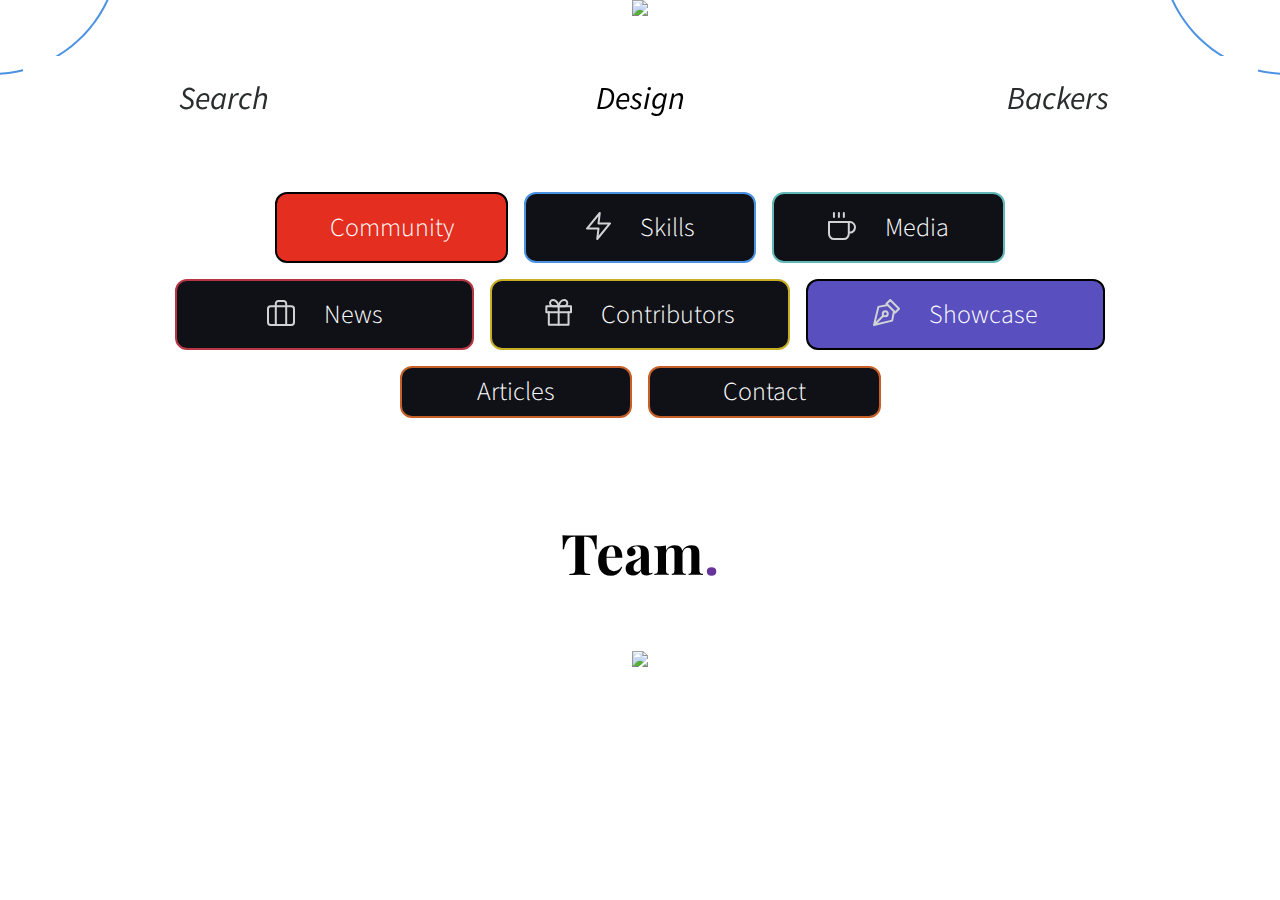
==== commit b1b4fb15: "Update index.html" ====
--- a/index.html
+++ b/index.html
@@ -1,4 +1,3 @@
-
 <!doctype html>
 <html lang="en">
 <head>
@@ -17,7 +16,7 @@
   <link rel="stylesheet" href="css/testimonials.css">
   <link rel="icon" href="assets/favicon.ico">
   <script src="https://ajax.googleapis.com/ajax/libs/jquery/3.6.1/jquery.min.js"></script>
-  <title>Jnode Homepage</title>
+  <title>Jnode-revisited Official</title>
 </head>
 <body>
   <div id="root" class="animated-header" style="overflow: hidden;">
@@ -31,19 +30,100 @@
             <img src="https://avatars.githubusercontent.com/u/5927154?s=280&v=4" class="unone marbot-40">
             <div class="slider marbot-40" style="cursor: grab">
               <div class="sebagai-kotak">
+                <h2>Design</h2>
+              </div>
+              <div class="sebagai-kotak">
+                <h2>Backers</h2>
+              </div>
+              <div class="sebagai-kotak">
+                <h2>Sponsors</h2>
+              </div>
+              <div class="sebagai-kotak">
                 <h2>UI/UX</h2>
               </div>
               <div class="sebagai-kotak">
-                <h2>Design</h2>
-              </div>
-              <div class="sebagai-kotak">
-                <a href="https://www.jnode-revisited-sample.vercel.io">Docs</a> <!--- <h2>Docs</h2> --->
-              </div>
-              <div class="sebagai-kotak">
-                <h2>Sponsors</h2>
-              </div>
-              <div class="sebagai-kotak">
-                <h2>Backers</h2>
+                <h2>Latest release: JNode 0.2.8 </h2>
+              </div>
+              <div class="sebagai-kotak">
+                <h2>Welcome to JNode.org, the website of the Java New Operating System Design Effort.</h2>
+              </div>
+              <div class="sebagai-kotak">
+                <a href="/docs/" style="text-decoration:none; color:black;">Documentation</a>
+              </div>
+              <div class="sebagai-kotak">
+                <h2>JNode is a simple to use & install Java operating system for personal use.</h2>
+              </div>
+              <div class="sebagai-kotak">
+                <h2>It runs on modern devices.</h2>
+              </div>
+              <div class="sebagai-kotak">
+                <h2>Any java application will run on it, fast & secure!</h2>
+              </div>
+              <div class="sebagai-kotak">
+                <h2>JNode is open source and uses the LGPL license.</h2>
+              </div>
+              <div class="sebagai-kotak">
+                <h2>Active forum topics</h2>
+              </div>
+              <div class="sebagai-kotak">
+                <h2>Issues</h2>
+              </div>
+              <div class="sebagai-kotak">
+                <h2>Bugs</h2>
+              </div>
+              <div class="sebagai-kotak">
+                <h2>Feature requests</h2>
+              </div>
+              <div class="sebagai-kotak">
+                <h2>Reports</h2>
+              </div>
+              <div class="sebagai-kotak">
+                <h2>Create content</h2>
+              </div>
+              <div class="sebagai-kotak">
+                <h2>Recent posts</h2>
+              </div>
+              <div class="sebagai-kotak">
+                <h2>Jnode users</h2>
+              </div>
+              <div class="sebagai-kotak">
+                <h2>Recent blog posts</h2>
+              </div>
+              <div class="sebagai-kotak">
+                <h2>Contact-us with Discord</h2>
+              </div>
+              <div class="sebagai-kotak">
+                <h2>Contact-us with GitHub-Discussions</h2>
+              </div>
+              <div class="sebagai-kotak">
+                <h2>Contact-us with Telegram</h2>
+              </div>
+              <div class="sebagai-kotak">
+                <h2>Contact-us with Email</h2>
+              </div>
+              <div class="sebagai-kotak">
+                <h2>User Login</h2>
+              </div>
+              <div class="sebagai-kotak">
+                <h2>Download</h2>
+              </div>
+              <div class="sebagai-kotak">
+                <h2>Status</h2>
+              </div>
+              <div class="sebagai-kotak">
+                <h2>Contribute</h2>
+              </div>
+              <div class="sebagai-kotak">
+                <h2>Forums</h2>
+              </div>
+              <div class="sebagai-kotak">
+                <h2>Contact</h2>
+              </div>
+              <div class="sebagai-kotak">
+                <h2>Start here!</h2>
+              </div>
+              <div class="sebagai-kotak">
+                <h2>Search</h2>
               </div>
             </div>
             <div class="container">
@@ -72,7 +152,6 @@
                 <a href="portfolios.html" class="unone btn-hijau btn-res2">
                   <img src="assets/feather-button-pentool.svg" class="d-inline-flex ikon-tombol tmb2">
                   <h3 class="d-inline-flex">Showcase</h3>
-                  <a class="d-inline-flex" href="https://www.jnode-revisited-sample.netlify.io">Docs</a> <!--- <h3 class="d-inline-flex">Showcase</h3> --->
                 </a>
               </div>
               <div class="d-flex justify-content-center mt-3">
@@ -93,67 +172,13 @@
       <div id="testim">
         <div class="container">
           <h1 class="text-center marbot-56">Team<span class="dot-oren">.</span></h1>
-          <div class="testim flex-container-g">
-            <div class="wrap testi-bg">
-              <span id="right-arrow" class="arrow right fa fa-chevron-right"></span>
-              <span id="left-arrow" class="arrow left fa fa-chevron-left "></span>
-              <div id="testim-content" class="cont marbot-72">
-                <div class="active">
-                  <h2>Codehangen</h2>
-                  <h2 class="person-role">Fullstack Web Developer</h2>
-                  <p class="font-italic">"add."</p>
-                </div>
-                <div>
-                  <h2>Add member</h2>
-                  <h2 class="person-role">Android Developer</h2>
-                  <p class="font-italic">"add."</p>
-                </div>
-                <div>
-                  <h2>Add member</h2>
-                  <h2 class="person-role">UI Designer</h2>
-                  <p class="font-italic">"add."</p>
-                </div>
-                <div>
-                  <h2>Add member</h2>
-                  <h2 class="person-role">Add role & Add role</h2>
-                  <p class="font-italic">"add."</p>
-                </div>
-                <div>
-                  <h2>Add member</h2>
-                  <h2 class="person-role">Backend Web Developer</h2>
-                  <p class="font-italic">"add."</p>
-                </div>
-              </div>
-              <ul id="testim-dots" class="dots">
-                <li class="dot active"></li>
-                <li class="dot"></li>
-                <li class="dot"></li>
-                <li class="dot"></li>
-                <li class="dot"></li>
-              </ul>
-            </div>
-          </div>
-        </div>
-      </div>
-    </section>
-    <section id="section9">
-      <div class="container text-center sec9-box">
-        <h2 class="sec9-contact marbot-48 pt-3 pb-3">Contact</h2>
-        <div class="flex-container-h pt-5" style="padding-bottom: 32px;">
-          <div class="flex-items-h order-h1">
-            <img src="assets/feather-contact-location.svg" class="d-inline-flex ikon-tombol-2 unone" style="margin-top: -24px">
-            <h6>Add GitHub Discussions</h6> <!--- <h4>add description</h4> -->
-          </div>
-          <div class="flex-items-h order-h2">
-            <img src="assets/feather-contact-whatsapp.svg" class="d-inline-flex ikon-tombol-2 unone mar-res" style="margin-top: -24px">
-            <h6>Add Discord or Telegram</h6>
-          </div>
-          <div class="flex-items-h order-h3">
-            <img src="assets/feather-contact-email.svg" class="d-inline-flex ikon-tombol-2 unone mar-res" style="margin-top: -24px">
-            <h6>jnode-email@email.com</h6>
-          </div>
-        </div>
-      </div>
+          <div class="testim flex-container-g" style="text-align:center;">
+              <a href="https://github.com/jnode-revisited/jnode/graphs/contributors">
+                 <img src="https://contrib.rocks/image?repo=jnode-revisited/jnode" />
+              </a>
+         </div>
+       </div>
+     </div>
     </section>
     <!-- ------------ Preloader Screen (Wait till image has loaded) ------------ -->
     <script src="js/FIRST-jquery.waitforimages.min.js"></script>
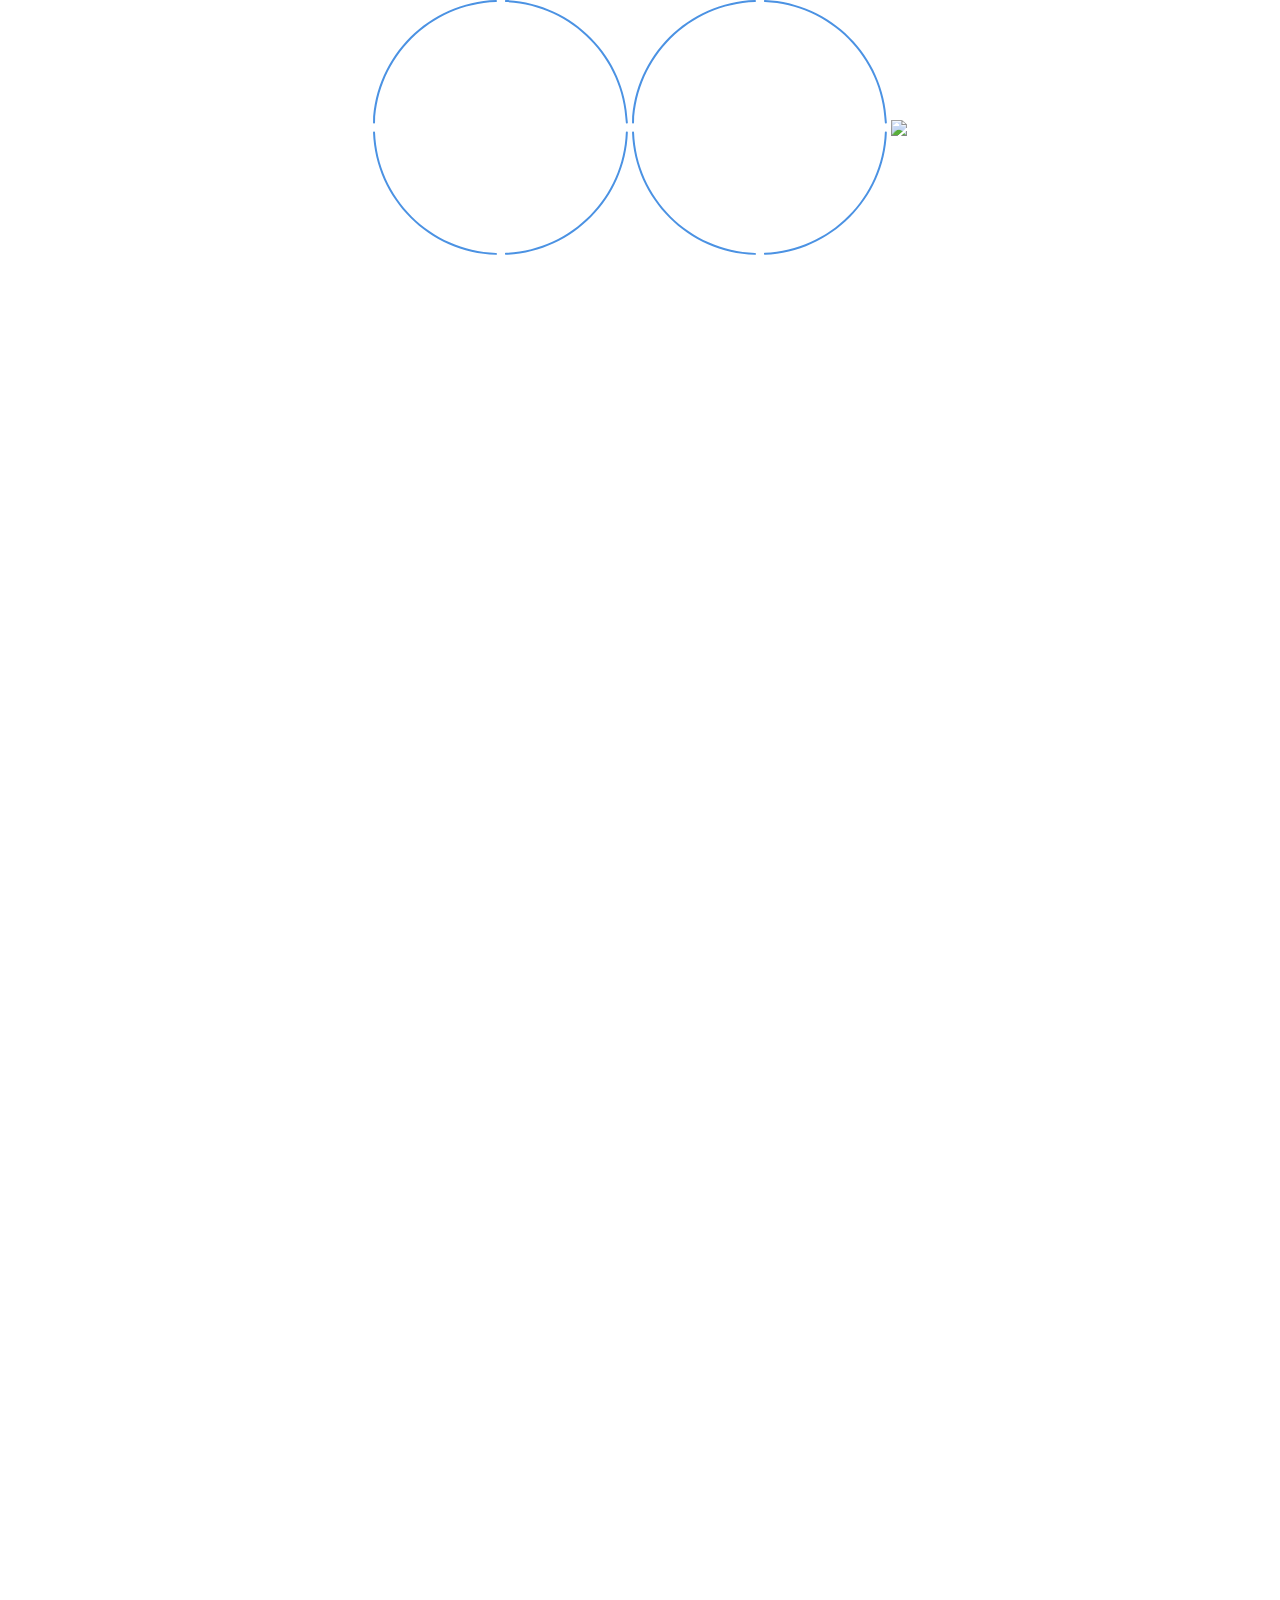
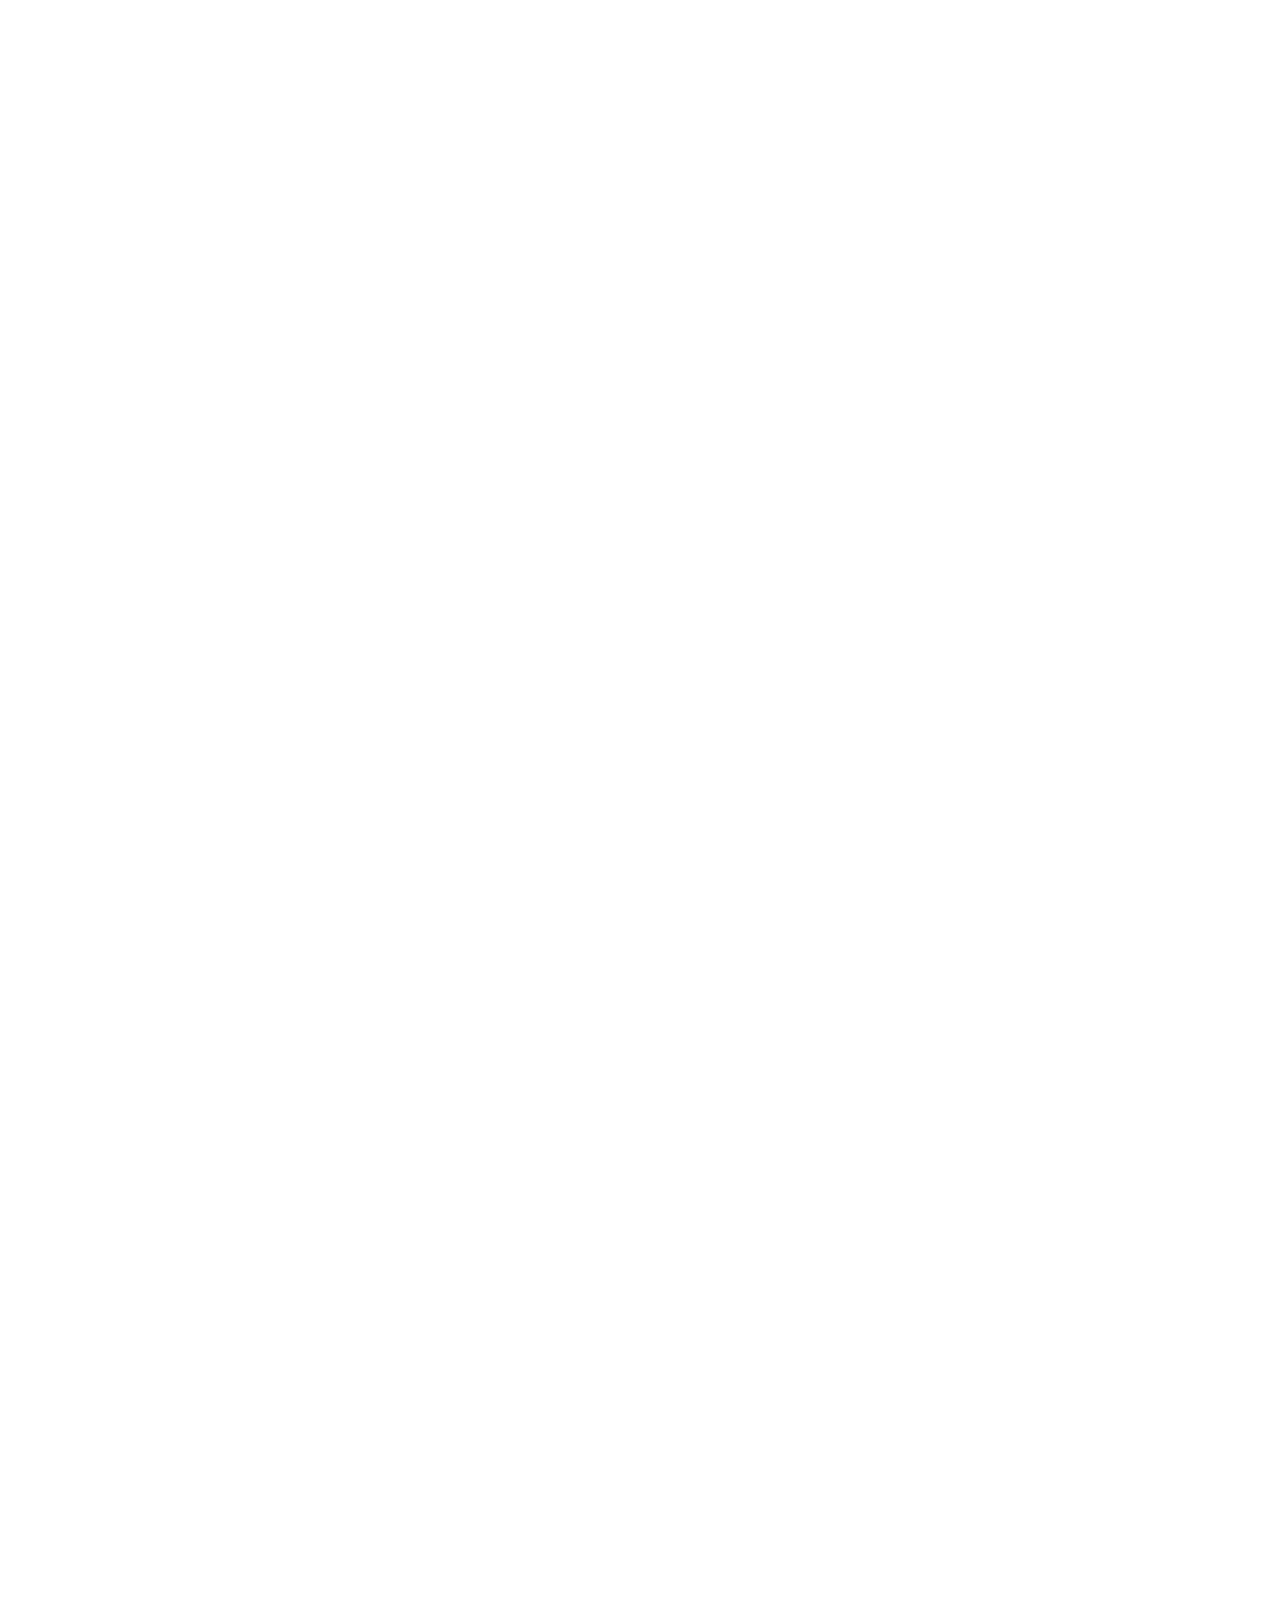
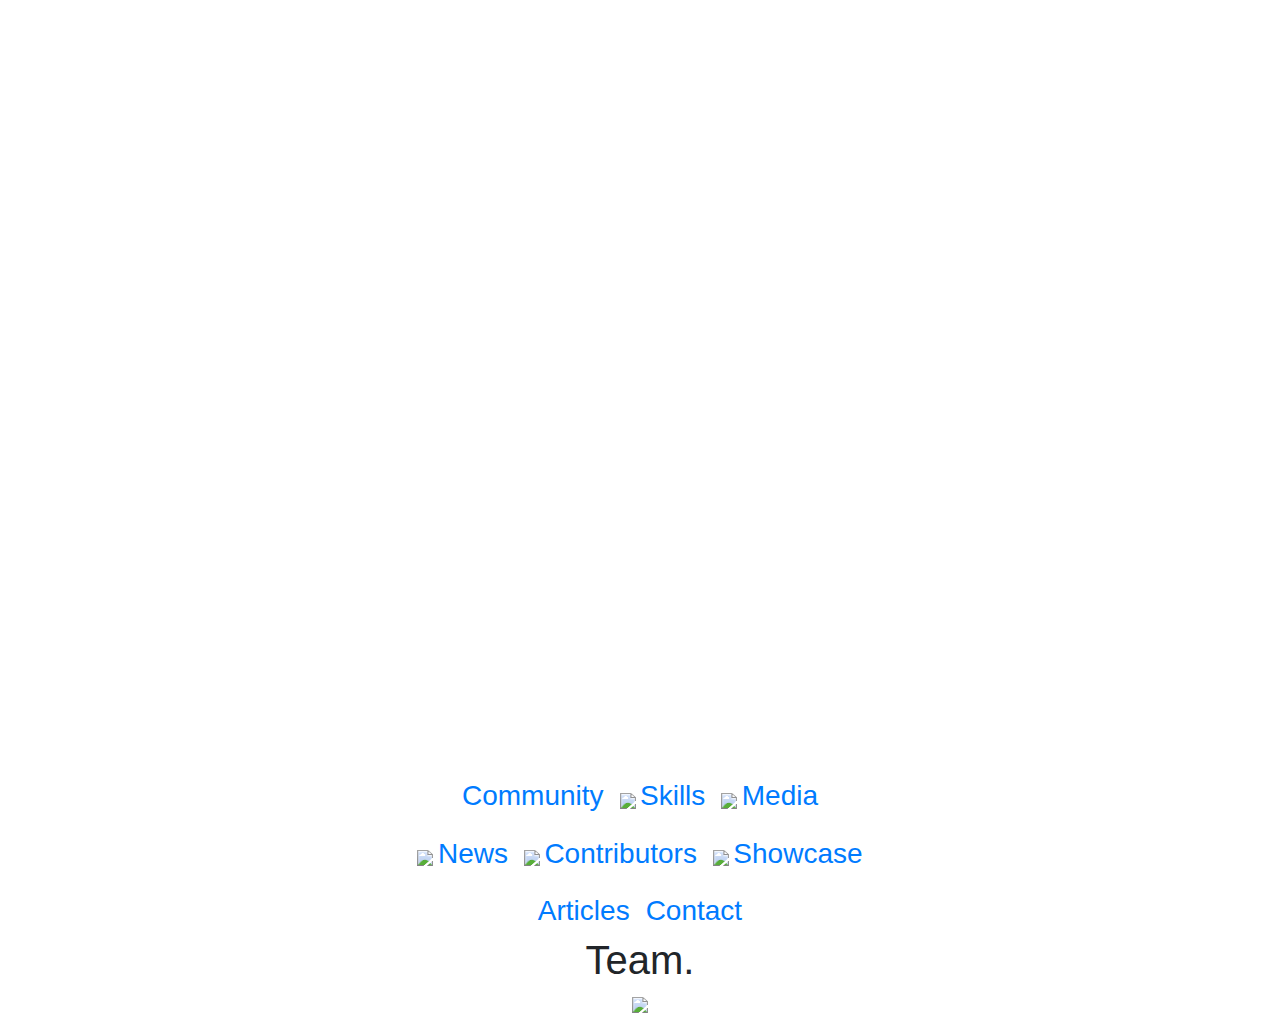
==== commit c6d62da9: "Update index.html" ====
--- a/index.html
+++ b/index.html
@@ -4,17 +4,17 @@
   <meta charset="utf-8">
   <!-- <meta http-equiv="Refresh" content="0; url='links/'" /> -->
   <meta name="viewport" content="width=device-width, initial-scale=1, shrink-to-fit=no">
-  <link rel="stylesheet" href="css/bootstrap.min.css">
+  <link rel="stylesheet" href="src/css/bootstrap.min.css">
   <link href="https://cdn.jsdelivr.net/npm/bootstrap@5.0.2/dist/css/bootstrap.min.css" rel="stylesheet" integrity="sha384-EVSTQN3/azprG1Anm3QDgpJLIm9Nao0Yz1ztcQTwFspd3yD65VohhpuuCOmLASjC" crossorigin="anonymous">
   <script src="https://cdn.jsdelivr.net/npm/bootstrap@5.0.2/dist/js/bootstrap.bundle.min.js" integrity="sha384-MrcW6ZMFYlzcLA8Nl+NtUVF0sA7MsXsP1UyJoMp4YLEuNSfAP+JcXn/tWtIaxVXM" crossorigin="anonymous"></script>
-  <link rel="stylesheet" href="css/slick.css">
-  <link rel="stylesheet" href="css/slick-theme.css">
-  <link rel="stylesheet" href="css/sweetalert2.css">
+  <link rel="stylesheet" href="src/css/slick.css">
+  <link rel="stylesheet" href="src/css/slick-theme.css">
+  <link rel="stylesheet" href="src/css/sweetalert2.css">
   <link href="https://fonts.googleapis.com/css?family=Playfair+Display:400,700|Source+Sans+Pro:300,300i,400,400i,600,600i&display=swap" rel="stylesheet">
-  <link rel="stylesheet" href="css/style-general.css">
-  <link rel="stylesheet" href="css/style-specific.css">
-  <link rel="stylesheet" href="css/testimonials.css">
-  <link rel="icon" href="assets/favicon.ico">
+  <link rel="stylesheet" href="src/css/style-general.css">
+  <link rel="stylesheet" href="src/css/style-specific.css">
+  <link rel="stylesheet" href="src/css/testimonials.css">
+  <link rel="icon" href="src/assets/favicon.ico">
   <script src="https://ajax.googleapis.com/ajax/libs/jquery/3.6.1/jquery.min.js"></script>
   <title>Jnode-revisited Official</title>
 </head>
@@ -128,38 +128,38 @@
             </div>
             <div class="container">
               <div class="d-flex justify-content-center">
-                <a href="#section2" class="unone btn-ungu btn-res1">
+                <a href="#add-link1" class="unone btn-ungu btn-res1">
                   <h3 class="d-inline-flex">Community</h3>
                 </a>
-                <a href="#section3" class="unone btn-biru btn-res1 mx-3">
-                  <img src="assets/feather-button-zap.svg" class="d-inline-flex ikon-tombol tmb1">
+                <a href="#add-link2" class="unone btn-biru btn-res1 mx-3">
+                  <img src="src/assets/feather-button-zap.svg" class="d-inline-flex ikon-tombol tmb1">
                   <h3 class="d-inline-flex">Skills</h3>
                 </a>
-                <a href="#section4" class="unone btn-sea btn-res1">
-                  <img src="assets/feather-button-coffee.svg" class="d-inline-flex ikon-tombol tmb1">
+                <a href="#add-link3" class="unone btn-sea btn-res1">
+                  <img src="src/assets/feather-button-coffee.svg" class="d-inline-flex ikon-tombol tmb1">
                   <h3 class="d-inline-flex">Media</h3>
                 </a>
               </div>
               <div class="d-flex justify-content-center mt-3">
-                <a href="#section5" class="unone btn-merah btn-res2">
-                  <img src="assets/feather-button-briefcase.svg" class="d-inline-flex ikon-tombol tmb2">
+                <a href="#add-link4" class="unone btn-merah btn-res2">
+                  <img src="src/assets/feather-button-briefcase.svg" class="d-inline-flex ikon-tombol tmb2">
                   <h3 class="d-inline-flex">News</h3>
                 </a>
-                <a href="#section6" class="unone btn-kuning btn-res2 mx-3 btn-glow">
-                  <img src="assets/feather-button-gift.svg" class="d-inline-flex ikon-tombol tmb2">
+                <a href="#add-link5" class="unone btn-kuning btn-res2 mx-3 btn-glow">
+                  <img src="src/assets/feather-button-gift.svg" class="d-inline-flex ikon-tombol tmb2">
                   <h3 class="d-inline-flex">Contributors</h3>
                 </a>
-                <a href="portfolios.html" class="unone btn-hijau btn-res2">
-                  <img src="assets/feather-button-pentool.svg" class="d-inline-flex ikon-tombol tmb2">
+                <a href="add-link6" class="unone btn-hijau btn-res2">
+                  <img src="src/assets/feather-button-pentool.svg" class="d-inline-flex ikon-tombol tmb2">
                   <h3 class="d-inline-flex">Showcase</h3>
                 </a>
               </div>
               <div class="d-flex justify-content-center mt-3">
-                <a href="#section8" class="unone btn-oren btn-res4">
+                <a href="#add-link7" class="unone btn-oren btn-res4">
                   <h3 class="d-inline-flex">Articles</h3>
                 </a>
                 <div class="mx-2"></div>
-                <a href="#section9" class="unone btn-oren btn-res4">
+                <a href="#add-link8" class="unone btn-oren btn-res4">
                   <h3 class="d-inline-flex">Contact</h6>
                 </a>
               </div>
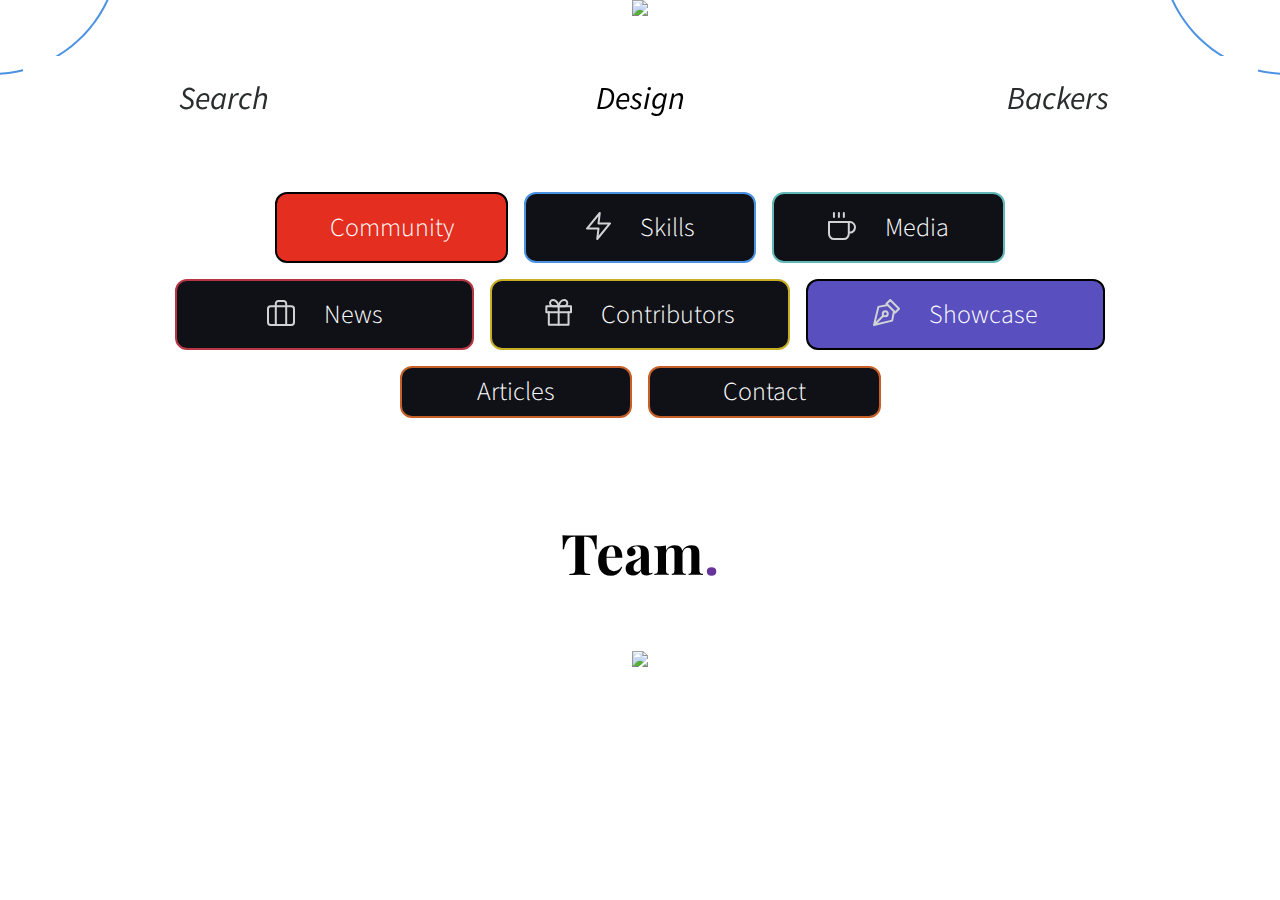
==== commit 2f6f969a: "update path js in index.html" ====
--- a/index.html
+++ b/index.html
@@ -187,15 +187,15 @@
     <!--- <script src="js/popper.min.js"></script> --->
     <script src="https://cdn.jsdelivr.net/npm/@popperjs/core@2.9.2/dist/umd/popper.min.js" integrity="sha384-IQsoLXl5PILFhosVNubq5LC7Qb9DXgDA9i+tQ8Zj3iwWAwPtgFTxbJ8NT4GN1R8p" crossorigin="anonymous"></script>
     <script src="https://cdn.jsdelivr.net/npm/bootstrap@5.0.2/dist/js/bootstrap.min.js" integrity="sha384-cVKIPhGWiC2Al4u+LWgxfKTRIcfu0JTxR+EQDz/bgldoEyl4H0zUF0QKbrJ0EcQF" crossorigin="anonymous"></script>
-    <script src="js/bootstrap.min.js"></script>
-    <script src="js/slick.min.js"></script>
-    <script src="js/jquery.flip.js"></script>
-    <script src="js/sweetalert2.all.min.js"></script>
-    <script src="js/web-animations.min.js"></script>
-    <script src="js/hammer.min.js"></script>
-    <script src="js/muuri.min.js"></script>
-    <script src="js/script.js"></script>
-    <script src="js/testimonials.js"></script>
+    <script src="src/js/bootstrap.min.js"></script>
+    <script src="src/js/slick.min.js"></script>
+    <script src="src/js/jquery.flip.js"></script>
+    <script src="src/js/sweetalert2.all.min.js"></script>
+    <script src="src/js/web-animations.min.js"></script>
+    <script src="src/js/hammer.min.js"></script>
+    <script src="src/js/muuri.min.js"></script>
+    <script src="src/js/script.js"></script>
+    <script src="src/js/testimonials.js"></script>
   </div>
 </body>
 </html>
--- a/src/css/sweetalert2.css
+++ b/src/css/sweetalert2.css
@@ -0,0 +1,1510 @@
+.swal2-popup.swal2-toast {
+  -webkit-box-orient: horizontal;
+  -webkit-box-direction: normal;
+          flex-direction: row;
+  -webkit-box-align: center;
+          align-items: center;
+  width: auto;
+  padding: 0.625em;
+  overflow-y: hidden;
+  background: #fff;
+  box-shadow: 0 0 0.625em #d9d9d9;
+}
+.swal2-popup.swal2-toast .swal2-header {
+  -webkit-box-orient: horizontal;
+  -webkit-box-direction: normal;
+          flex-direction: row;
+}
+.swal2-popup.swal2-toast .swal2-title {
+  -webkit-box-flex: 1;
+          flex-grow: 1;
+  -webkit-box-pack: start;
+          justify-content: flex-start;
+  margin: 0 0.6em;
+  font-size: 1em;
+}
+.swal2-popup.swal2-toast .swal2-footer {
+  margin: 0.5em 0 0;
+  padding: 0.5em 0 0;
+  font-size: 0.8em;
+}
+.swal2-popup.swal2-toast .swal2-close {
+  position: static;
+  width: 0.8em;
+  height: 0.8em;
+  line-height: 0.8;
+}
+.swal2-popup.swal2-toast .swal2-content {
+  -webkit-box-pack: start;
+          justify-content: flex-start;
+  font-size: 1em;
+}
+.swal2-popup.swal2-toast .swal2-icon {
+  width: 2em;
+  min-width: 2em;
+  height: 2em;
+  margin: 0;
+}
+.swal2-popup.swal2-toast .swal2-icon .swal2-icon-content {
+  display: -webkit-box;
+  display: flex;
+  -webkit-box-align: center;
+          align-items: center;
+  font-size: 1.8em;
+  font-weight: bold;
+}
+@media all and (-ms-high-contrast: none), (-ms-high-contrast: active) {
+  .swal2-popup.swal2-toast .swal2-icon .swal2-icon-content {
+    font-size: 0.25em;
+  }
+}
+.swal2-popup.swal2-toast .swal2-icon.swal2-success .swal2-success-ring {
+  width: 2em;
+  height: 2em;
+}
+.swal2-popup.swal2-toast .swal2-icon.swal2-error [class^=swal2-x-mark-line] {
+  top: 0.875em;
+  width: 1.375em;
+}
+.swal2-popup.swal2-toast .swal2-icon.swal2-error [class^=swal2-x-mark-line][class$=left] {
+  left: 0.3125em;
+}
+.swal2-popup.swal2-toast .swal2-icon.swal2-error [class^=swal2-x-mark-line][class$=right] {
+  right: 0.3125em;
+}
+.swal2-popup.swal2-toast .swal2-actions {
+  flex-basis: auto !important;
+  width: auto;
+  height: auto;
+  margin: 0 0.3125em;
+}
+.swal2-popup.swal2-toast .swal2-styled {
+  margin: 0 0.3125em;
+  padding: 0.3125em 0.625em;
+  font-size: 1em;
+}
+.swal2-popup.swal2-toast .swal2-styled:focus {
+  box-shadow: 0 0 0 1px #fff, 0 0 0 3px rgba(50, 100, 150, 0.4);
+}
+.swal2-popup.swal2-toast .swal2-success {
+  border-color: #a5dc86;
+}
+.swal2-popup.swal2-toast .swal2-success [class^=swal2-success-circular-line] {
+  position: absolute;
+  width: 1.6em;
+  height: 3em;
+  -webkit-transform: rotate(45deg);
+          transform: rotate(45deg);
+  border-radius: 50%;
+}
+.swal2-popup.swal2-toast .swal2-success [class^=swal2-success-circular-line][class$=left] {
+  top: -0.8em;
+  left: -0.5em;
+  -webkit-transform: rotate(-45deg);
+          transform: rotate(-45deg);
+  -webkit-transform-origin: 2em 2em;
+          transform-origin: 2em 2em;
+  border-radius: 4em 0 0 4em;
+}
+.swal2-popup.swal2-toast .swal2-success [class^=swal2-success-circular-line][class$=right] {
+  top: -0.25em;
+  left: 0.9375em;
+  -webkit-transform-origin: 0 1.5em;
+          transform-origin: 0 1.5em;
+  border-radius: 0 4em 4em 0;
+}
+.swal2-popup.swal2-toast .swal2-success .swal2-success-ring {
+  width: 2em;
+  height: 2em;
+}
+.swal2-popup.swal2-toast .swal2-success .swal2-success-fix {
+  top: 0;
+  left: 0.4375em;
+  width: 0.4375em;
+  height: 2.6875em;
+}
+.swal2-popup.swal2-toast .swal2-success [class^=swal2-success-line] {
+  height: 0.3125em;
+}
+.swal2-popup.swal2-toast .swal2-success [class^=swal2-success-line][class$=tip] {
+  top: 1.125em;
+  left: 0.1875em;
+  width: 0.75em;
+}
+.swal2-popup.swal2-toast .swal2-success [class^=swal2-success-line][class$=long] {
+  top: 0.9375em;
+  right: 0.1875em;
+  width: 1.375em;
+}
+.swal2-popup.swal2-toast .swal2-success.swal2-icon-show .swal2-success-line-tip {
+  -webkit-animation: swal2-toast-animate-success-line-tip 0.75s;
+          animation: swal2-toast-animate-success-line-tip 0.75s;
+}
+.swal2-popup.swal2-toast .swal2-success.swal2-icon-show .swal2-success-line-long {
+  -webkit-animation: swal2-toast-animate-success-line-long 0.75s;
+          animation: swal2-toast-animate-success-line-long 0.75s;
+}
+.swal2-popup.swal2-toast.swal2-show {
+  -webkit-animation: swal2-toast-show 0.5s;
+          animation: swal2-toast-show 0.5s;
+}
+.swal2-popup.swal2-toast.swal2-hide {
+  -webkit-animation: swal2-toast-hide 0.1s forwards;
+          animation: swal2-toast-hide 0.1s forwards;
+}
+
+.swal2-container {
+  display: -webkit-box;
+  display: flex;
+  position: fixed;
+  z-index: 1060;
+  top: 0;
+  right: 0;
+  bottom: 0;
+  left: 0;
+  -webkit-box-orient: horizontal;
+  -webkit-box-direction: normal;
+          flex-direction: row;
+  -webkit-box-align: center;
+          align-items: center;
+  -webkit-box-pack: center;
+          justify-content: center;
+  padding: 0.625em;
+  overflow-x: hidden;
+  -webkit-transition: background-color 0.1s;
+  transition: background-color 0.1s;
+  -webkit-overflow-scrolling: touch;
+}
+.swal2-container.swal2-backdrop-show {
+  background: rgba(0, 0, 0, 0.4);
+}
+.swal2-container.swal2-backdrop-hide {
+  background: transparent !important;
+}
+.swal2-container.swal2-top {
+  -webkit-box-align: start;
+          align-items: flex-start;
+}
+.swal2-container.swal2-top-start, .swal2-container.swal2-top-left {
+  -webkit-box-align: start;
+          align-items: flex-start;
+  -webkit-box-pack: start;
+          justify-content: flex-start;
+}
+.swal2-container.swal2-top-end, .swal2-container.swal2-top-right {
+  -webkit-box-align: start;
+          align-items: flex-start;
+  -webkit-box-pack: end;
+          justify-content: flex-end;
+}
+.swal2-container.swal2-center {
+  -webkit-box-align: center;
+          align-items: center;
+}
+.swal2-container.swal2-center-start, .swal2-container.swal2-center-left {
+  -webkit-box-align: center;
+          align-items: center;
+  -webkit-box-pack: start;
+          justify-content: flex-start;
+}
+.swal2-container.swal2-center-end, .swal2-container.swal2-center-right {
+  -webkit-box-align: center;
+          align-items: center;
+  -webkit-box-pack: end;
+          justify-content: flex-end;
+}
+.swal2-container.swal2-bottom {
+  -webkit-box-align: end;
+          align-items: flex-end;
+}
+.swal2-container.swal2-bottom-start, .swal2-container.swal2-bottom-left {
+  -webkit-box-align: end;
+          align-items: flex-end;
+  -webkit-box-pack: start;
+          justify-content: flex-start;
+}
+.swal2-container.swal2-bottom-end, .swal2-container.swal2-bottom-right {
+  -webkit-box-align: end;
+          align-items: flex-end;
+  -webkit-box-pack: end;
+          justify-content: flex-end;
+}
+.swal2-container.swal2-bottom > :first-child, .swal2-container.swal2-bottom-start > :first-child, .swal2-container.swal2-bottom-left > :first-child, .swal2-container.swal2-bottom-end > :first-child, .swal2-container.swal2-bottom-right > :first-child {
+  margin-top: auto;
+}
+.swal2-container.swal2-grow-fullscreen > .swal2-modal {
+  display: -webkit-box !important;
+  display: flex !important;
+  -webkit-box-flex: 1;
+          flex: 1;
+  align-self: stretch;
+  -webkit-box-pack: center;
+          justify-content: center;
+}
+.swal2-container.swal2-grow-row > .swal2-modal {
+  display: -webkit-box !important;
+  display: flex !important;
+  -webkit-box-flex: 1;
+          flex: 1;
+  align-content: center;
+  -webkit-box-pack: center;
+          justify-content: center;
+}
+.swal2-container.swal2-grow-column {
+  -webkit-box-flex: 1;
+          flex: 1;
+  -webkit-box-orient: vertical;
+  -webkit-box-direction: normal;
+          flex-direction: column;
+}
+.swal2-container.swal2-grow-column.swal2-top, .swal2-container.swal2-grow-column.swal2-center, .swal2-container.swal2-grow-column.swal2-bottom {
+  -webkit-box-align: center;
+          align-items: center;
+}
+.swal2-container.swal2-grow-column.swal2-top-start, .swal2-container.swal2-grow-column.swal2-center-start, .swal2-container.swal2-grow-column.swal2-bottom-start, .swal2-container.swal2-grow-column.swal2-top-left, .swal2-container.swal2-grow-column.swal2-center-left, .swal2-container.swal2-grow-column.swal2-bottom-left {
+  -webkit-box-align: start;
+          align-items: flex-start;
+}
+.swal2-container.swal2-grow-column.swal2-top-end, .swal2-container.swal2-grow-column.swal2-center-end, .swal2-container.swal2-grow-column.swal2-bottom-end, .swal2-container.swal2-grow-column.swal2-top-right, .swal2-container.swal2-grow-column.swal2-center-right, .swal2-container.swal2-grow-column.swal2-bottom-right {
+  -webkit-box-align: end;
+          align-items: flex-end;
+}
+.swal2-container.swal2-grow-column > .swal2-modal {
+  display: -webkit-box !important;
+  display: flex !important;
+  -webkit-box-flex: 1;
+          flex: 1;
+  align-content: center;
+  -webkit-box-pack: center;
+          justify-content: center;
+}
+.swal2-container:not(.swal2-top):not(.swal2-top-start):not(.swal2-top-end):not(.swal2-top-left):not(.swal2-top-right):not(.swal2-center-start):not(.swal2-center-end):not(.swal2-center-left):not(.swal2-center-right):not(.swal2-bottom):not(.swal2-bottom-start):not(.swal2-bottom-end):not(.swal2-bottom-left):not(.swal2-bottom-right):not(.swal2-grow-fullscreen) > .swal2-modal {
+  margin: auto;
+}
+@media all and (-ms-high-contrast: none), (-ms-high-contrast: active) {
+  .swal2-container .swal2-modal {
+    margin: 0 !important;
+  }
+}
+
+.swal2-popup {
+  display: none;
+  position: relative;
+  box-sizing: border-box;
+  -webkit-box-orient: vertical;
+  -webkit-box-direction: normal;
+          flex-direction: column;
+  -webkit-box-pack: center;
+          justify-content: center;
+  width: 32em;
+  max-width: 100%;
+  padding: 1.25em;
+  border: none;
+  border-radius: 0.3125em;
+  background: #fff;
+  font-family: inherit;
+  font-size: 1rem;
+}
+.swal2-popup:focus {
+  outline: none;
+}
+.swal2-popup.swal2-loading {
+  overflow-y: hidden;
+}
+
+.swal2-header {
+  display: -webkit-box;
+  display: flex;
+  -webkit-box-orient: vertical;
+  -webkit-box-direction: normal;
+          flex-direction: column;
+  -webkit-box-align: center;
+          align-items: center;
+}
+
+.swal2-title {
+  position: relative;
+  max-width: 100%;
+  margin: 0 0 0.4em;
+  padding: 0;
+  color: #595959;
+  font-size: 1.875em;
+  font-weight: 600;
+  text-align: center;
+  text-transform: none;
+  word-wrap: break-word;
+}
+
+.swal2-actions {
+  display: -webkit-box;
+  display: flex;
+  z-index: 1;
+  flex-wrap: wrap;
+  -webkit-box-align: center;
+          align-items: center;
+  -webkit-box-pack: center;
+          justify-content: center;
+  width: 100%;
+  margin: 1.25em auto 0;
+}
+.swal2-actions:not(.swal2-loading) .swal2-styled[disabled] {
+  opacity: 0.4;
+}
+.swal2-actions:not(.swal2-loading) .swal2-styled:hover {
+  background-image: -webkit-gradient(linear, left top, left bottom, from(rgba(0, 0, 0, 0.1)), to(rgba(0, 0, 0, 0.1)));
+  background-image: linear-gradient(rgba(0, 0, 0, 0.1), rgba(0, 0, 0, 0.1));
+}
+.swal2-actions:not(.swal2-loading) .swal2-styled:active {
+  background-image: -webkit-gradient(linear, left top, left bottom, from(rgba(0, 0, 0, 0.2)), to(rgba(0, 0, 0, 0.2)));
+  background-image: linear-gradient(rgba(0, 0, 0, 0.2), rgba(0, 0, 0, 0.2));
+}
+.swal2-actions.swal2-loading .swal2-styled.swal2-confirm {
+  box-sizing: border-box;
+  width: 2.5em;
+  height: 2.5em;
+  margin: 0.46875em;
+  padding: 0;
+  -webkit-animation: swal2-rotate-loading 1.5s linear 0s infinite normal;
+          animation: swal2-rotate-loading 1.5s linear 0s infinite normal;
+  border: 0.25em solid transparent;
+  border-radius: 100%;
+  border-color: transparent;
+  background-color: transparent !important;
+  color: transparent;
+  cursor: default;
+  -webkit-user-select: none;
+     -moz-user-select: none;
+      -ms-user-select: none;
+          user-select: none;
+}
+.swal2-actions.swal2-loading .swal2-styled.swal2-cancel {
+  margin-right: 30px;
+  margin-left: 30px;
+}
+.swal2-actions.swal2-loading :not(.swal2-styled).swal2-confirm::after {
+  content: "";
+  display: inline-block;
+  width: 15px;
+  height: 15px;
+  margin-left: 5px;
+  -webkit-animation: swal2-rotate-loading 1.5s linear 0s infinite normal;
+          animation: swal2-rotate-loading 1.5s linear 0s infinite normal;
+  border: 3px solid #999999;
+  border-radius: 50%;
+  border-right-color: transparent;
+  box-shadow: 1px 1px 1px #fff;
+}
+
+.swal2-styled {
+  margin: 0.3125em;
+  padding: 0.625em 2em;
+  box-shadow: none;
+  font-weight: 500;
+}
+.swal2-styled:not([disabled]) {
+  cursor: pointer;
+}
+.swal2-styled.swal2-confirm {
+  border: 0;
+  border-radius: 0.25em;
+  background: initial;
+  background-color: #3085d6;
+  color: #fff;
+  font-size: 1.0625em;
+}
+.swal2-styled.swal2-cancel {
+  border: 0;
+  border-radius: 0.25em;
+  background: initial;
+  background-color: #aaa;
+  color: #fff;
+  font-size: 1.0625em;
+}
+.swal2-styled:focus {
+  outline: none;
+  box-shadow: 0 0 0 1px #fff, 0 0 0 3px rgba(50, 100, 150, 0.4);
+}
+.swal2-styled::-moz-focus-inner {
+  border: 0;
+}
+
+.swal2-footer {
+  -webkit-box-pack: center;
+          justify-content: center;
+  margin: 1.25em 0 0;
+  padding: 1em 0 0;
+  border-top: 1px solid #eee;
+  color: #545454;
+  font-size: 1em;
+}
+
+.swal2-timer-progress-bar {
+  position: absolute;
+  bottom: 0;
+  left: 0;
+  width: 100%;
+  height: 0.25em;
+  background: rgba(0, 0, 0, 0.2);
+}
+
+.swal2-image {
+  max-width: 100%;
+  margin: 1.25em auto;
+}
+
+.swal2-close {
+  position: absolute;
+  z-index: 2;
+  /* 1617 */
+  top: 0;
+  right: 0;
+  -webkit-box-pack: center;
+          justify-content: center;
+  width: 1.2em;
+  height: 1.2em;
+  padding: 0;
+  overflow: hidden;
+  -webkit-transition: color 0.1s ease-out;
+  transition: color 0.1s ease-out;
+  border: none;
+  border-radius: 0;
+  outline: initial;
+  background: transparent;
+  color: #cccccc;
+  font-family: serif;
+  font-size: 2.5em;
+  line-height: 1.2;
+  cursor: pointer;
+}
+.swal2-close:hover {
+  -webkit-transform: none;
+          transform: none;
+  background: transparent;
+  color: #f27474;
+}
+.swal2-close::-moz-focus-inner {
+  border: 0;
+}
+
+.swal2-content {
+  z-index: 1;
+  -webkit-box-pack: center;
+          justify-content: center;
+  margin: 0;
+  padding: 0;
+  color: #545454;
+  font-size: 1.125em;
+  font-weight: normal;
+  line-height: normal;
+  text-align: center;
+  word-wrap: break-word;
+}
+
+.swal2-input,
+.swal2-file,
+.swal2-textarea,
+.swal2-select,
+.swal2-radio,
+.swal2-checkbox {
+  margin: 1em auto;
+}
+
+.swal2-input,
+.swal2-file,
+.swal2-textarea {
+  box-sizing: border-box;
+  width: 100%;
+  -webkit-transition: border-color 0.3s, box-shadow 0.3s;
+  transition: border-color 0.3s, box-shadow 0.3s;
+  border: 1px solid #d9d9d9;
+  border-radius: 0.1875em;
+  background: inherit;
+  box-shadow: inset 0 1px 1px rgba(0, 0, 0, 0.06);
+  color: inherit;
+  font-size: 1.125em;
+}
+.swal2-input.swal2-inputerror,
+.swal2-file.swal2-inputerror,
+.swal2-textarea.swal2-inputerror {
+  border-color: #f27474 !important;
+  box-shadow: 0 0 2px #f27474 !important;
+}
+.swal2-input:focus,
+.swal2-file:focus,
+.swal2-textarea:focus {
+  border: 1px solid #b4dbed;
+  outline: none;
+  box-shadow: 0 0 3px #c4e6f5;
+}
+.swal2-input::-webkit-input-placeholder, .swal2-file::-webkit-input-placeholder, .swal2-textarea::-webkit-input-placeholder {
+  color: #cccccc;
+}
+.swal2-input::-moz-placeholder, .swal2-file::-moz-placeholder, .swal2-textarea::-moz-placeholder {
+  color: #cccccc;
+}
+.swal2-input:-ms-input-placeholder, .swal2-file:-ms-input-placeholder, .swal2-textarea:-ms-input-placeholder {
+  color: #cccccc;
+}
+.swal2-input::-ms-input-placeholder, .swal2-file::-ms-input-placeholder, .swal2-textarea::-ms-input-placeholder {
+  color: #cccccc;
+}
+.swal2-input::placeholder,
+.swal2-file::placeholder,
+.swal2-textarea::placeholder {
+  color: #cccccc;
+}
+
+.swal2-range {
+  margin: 1em auto;
+  background: #fff;
+}
+.swal2-range input {
+  width: 80%;
+}
+.swal2-range output {
+  width: 20%;
+  color: inherit;
+  font-weight: 600;
+  text-align: center;
+}
+.swal2-range input,
+.swal2-range output {
+  height: 2.625em;
+  padding: 0;
+  font-size: 1.125em;
+  line-height: 2.625em;
+}
+
+.swal2-input {
+  height: 2.625em;
+  padding: 0 0.75em;
+}
+.swal2-input[type=number] {
+  max-width: 10em;
+}
+
+.swal2-file {
+  background: inherit;
+  font-size: 1.125em;
+}
+
+.swal2-textarea {
+  height: 6.75em;
+  padding: 0.75em;
+}
+
+.swal2-select {
+  min-width: 50%;
+  max-width: 100%;
+  padding: 0.375em 0.625em;
+  background: inherit;
+  color: inherit;
+  font-size: 1.125em;
+}
+
+.swal2-radio,
+.swal2-checkbox {
+  -webkit-box-align: center;
+          align-items: center;
+  -webkit-box-pack: center;
+          justify-content: center;
+  background: #fff;
+  color: inherit;
+}
+.swal2-radio label,
+.swal2-checkbox label {
+  margin: 0 0.6em;
+  font-size: 1.125em;
+}
+.swal2-radio input,
+.swal2-checkbox input {
+  margin: 0 0.4em;
+}
+
+.swal2-validation-message {
+  display: none;
+  -webkit-box-align: center;
+          align-items: center;
+  -webkit-box-pack: center;
+          justify-content: center;
+  padding: 0.625em;
+  overflow: hidden;
+  background: #f0f0f0;
+  color: #666666;
+  font-size: 1em;
+  font-weight: 300;
+}
+.swal2-validation-message::before {
+  content: "!";
+  display: inline-block;
+  width: 1.5em;
+  min-width: 1.5em;
+  height: 1.5em;
+  margin: 0 0.625em;
+  border-radius: 50%;
+  background-color: #f27474;
+  color: #fff;
+  font-weight: 600;
+  line-height: 1.5em;
+  text-align: center;
+}
+
+.swal2-icon {
+  position: relative;
+  box-sizing: content-box;
+  -webkit-box-pack: center;
+          justify-content: center;
+  width: 5em;
+  height: 5em;
+  margin: 1.25em auto 1.875em;
+  border: 0.25em solid transparent;
+  border-radius: 50%;
+  font-family: inherit;
+  line-height: 5em;
+  cursor: default;
+  -webkit-user-select: none;
+     -moz-user-select: none;
+      -ms-user-select: none;
+          user-select: none;
+}
+.swal2-icon .swal2-icon-content {
+  display: -webkit-box;
+  display: flex;
+  -webkit-box-align: center;
+          align-items: center;
+  font-size: 3.75em;
+}
+.swal2-icon.swal2-error {
+  border-color: #f27474;
+  color: #f27474;
+}
+.swal2-icon.swal2-error .swal2-x-mark {
+  position: relative;
+  -webkit-box-flex: 1;
+          flex-grow: 1;
+}
+.swal2-icon.swal2-error [class^=swal2-x-mark-line] {
+  display: block;
+  position: absolute;
+  top: 2.3125em;
+  width: 2.9375em;
+  height: 0.3125em;
+  border-radius: 0.125em;
+  background-color: #f27474;
+}
+.swal2-icon.swal2-error [class^=swal2-x-mark-line][class$=left] {
+  left: 1.0625em;
+  -webkit-transform: rotate(45deg);
+          transform: rotate(45deg);
+}
+.swal2-icon.swal2-error [class^=swal2-x-mark-line][class$=right] {
+  right: 1em;
+  -webkit-transform: rotate(-45deg);
+          transform: rotate(-45deg);
+}
+.swal2-icon.swal2-error.swal2-icon-show {
+  -webkit-animation: swal2-animate-error-icon 0.5s;
+          animation: swal2-animate-error-icon 0.5s;
+}
+.swal2-icon.swal2-error.swal2-icon-show .swal2-x-mark {
+  -webkit-animation: swal2-animate-error-x-mark 0.5s;
+          animation: swal2-animate-error-x-mark 0.5s;
+}
+.swal2-icon.swal2-warning {
+  border-color: #facea8;
+  color: #f8bb86;
+}
+.swal2-icon.swal2-info {
+  border-color: #9de0f6;
+  color: #3fc3ee;
+}
+.swal2-icon.swal2-question {
+  border-color: #c9dae1;
+  color: #87adbd;
+}
+.swal2-icon.swal2-success {
+  border-color: #a5dc86;
+  color: #a5dc86;
+}
+.swal2-icon.swal2-success [class^=swal2-success-circular-line] {
+  position: absolute;
+  width: 3.75em;
+  height: 7.5em;
+  -webkit-transform: rotate(45deg);
+          transform: rotate(45deg);
+  border-radius: 50%;
+}
+.swal2-icon.swal2-success [class^=swal2-success-circular-line][class$=left] {
+  top: -0.4375em;
+  left: -2.0635em;
+  -webkit-transform: rotate(-45deg);
+          transform: rotate(-45deg);
+  -webkit-transform-origin: 3.75em 3.75em;
+          transform-origin: 3.75em 3.75em;
+  border-radius: 7.5em 0 0 7.5em;
+}
+.swal2-icon.swal2-success [class^=swal2-success-circular-line][class$=right] {
+  top: -0.6875em;
+  left: 1.875em;
+  -webkit-transform: rotate(-45deg);
+          transform: rotate(-45deg);
+  -webkit-transform-origin: 0 3.75em;
+          transform-origin: 0 3.75em;
+  border-radius: 0 7.5em 7.5em 0;
+}
+.swal2-icon.swal2-success .swal2-success-ring {
+  position: absolute;
+  z-index: 2;
+  top: -0.25em;
+  left: -0.25em;
+  box-sizing: content-box;
+  width: 100%;
+  height: 100%;
+  border: 0.25em solid rgba(165, 220, 134, 0.3);
+  border-radius: 50%;
+}
+.swal2-icon.swal2-success .swal2-success-fix {
+  position: absolute;
+  z-index: 1;
+  top: 0.5em;
+  left: 1.625em;
+  width: 0.4375em;
+  height: 5.625em;
+  -webkit-transform: rotate(-45deg);
+          transform: rotate(-45deg);
+}
+.swal2-icon.swal2-success [class^=swal2-success-line] {
+  display: block;
+  position: absolute;
+  z-index: 2;
+  height: 0.3125em;
+  border-radius: 0.125em;
+  background-color: #a5dc86;
+}
+.swal2-icon.swal2-success [class^=swal2-success-line][class$=tip] {
+  top: 2.875em;
+  left: 0.875em;
+  width: 1.5625em;
+  -webkit-transform: rotate(45deg);
+          transform: rotate(45deg);
+}
+.swal2-icon.swal2-success [class^=swal2-success-line][class$=long] {
+  top: 2.375em;
+  right: 0.5em;
+  width: 2.9375em;
+  -webkit-transform: rotate(-45deg);
+          transform: rotate(-45deg);
+}
+.swal2-icon.swal2-success.swal2-icon-show .swal2-success-line-tip {
+  -webkit-animation: swal2-animate-success-line-tip 0.75s;
+          animation: swal2-animate-success-line-tip 0.75s;
+}
+.swal2-icon.swal2-success.swal2-icon-show .swal2-success-line-long {
+  -webkit-animation: swal2-animate-success-line-long 0.75s;
+          animation: swal2-animate-success-line-long 0.75s;
+}
+.swal2-icon.swal2-success.swal2-icon-show .swal2-success-circular-line-right {
+  -webkit-animation: swal2-rotate-success-circular-line 4.25s ease-in;
+          animation: swal2-rotate-success-circular-line 4.25s ease-in;
+}
+
+.swal2-progress-steps {
+  -webkit-box-align: center;
+          align-items: center;
+  margin: 0 0 1.25em;
+  padding: 0;
+  background: inherit;
+  font-weight: 600;
+}
+.swal2-progress-steps li {
+  display: inline-block;
+  position: relative;
+}
+.swal2-progress-steps .swal2-progress-step {
+  z-index: 20;
+  width: 2em;
+  height: 2em;
+  border-radius: 2em;
+  background: #3085d6;
+  color: #fff;
+  line-height: 2em;
+  text-align: center;
+}
+.swal2-progress-steps .swal2-progress-step.swal2-active-progress-step {
+  background: #3085d6;
+}
+.swal2-progress-steps .swal2-progress-step.swal2-active-progress-step ~ .swal2-progress-step {
+  background: #add8e6;
+  color: #fff;
+}
+.swal2-progress-steps .swal2-progress-step.swal2-active-progress-step ~ .swal2-progress-step-line {
+  background: #add8e6;
+}
+.swal2-progress-steps .swal2-progress-step-line {
+  z-index: 10;
+  width: 2.5em;
+  height: 0.4em;
+  margin: 0 -1px;
+  background: #3085d6;
+}
+
+[class^=swal2] {
+  -webkit-tap-highlight-color: transparent;
+}
+
+.swal2-show {
+  -webkit-animation: swal2-show 0.3s;
+          animation: swal2-show 0.3s;
+}
+
+.swal2-hide {
+  -webkit-animation: swal2-hide 0.15s forwards;
+          animation: swal2-hide 0.15s forwards;
+}
+
+.swal2-noanimation {
+  -webkit-transition: none;
+  transition: none;
+}
+
+.swal2-scrollbar-measure {
+  position: absolute;
+  top: -9999px;
+  width: 50px;
+  height: 50px;
+  overflow: scroll;
+}
+
+.swal2-rtl .swal2-close {
+  right: auto;
+  left: 0;
+}
+.swal2-rtl .swal2-timer-progress-bar {
+  right: 0;
+  left: auto;
+}
+
+@supports (-ms-accelerator: true) {
+  .swal2-range input {
+    width: 100% !important;
+  }
+  .swal2-range output {
+    display: none;
+  }
+}
+@media all and (-ms-high-contrast: none), (-ms-high-contrast: active) {
+  .swal2-range input {
+    width: 100% !important;
+  }
+  .swal2-range output {
+    display: none;
+  }
+}
+@-moz-document url-prefix() {
+  .swal2-close:focus {
+    outline: 2px solid rgba(50, 100, 150, 0.4);
+  }
+}
+@-webkit-keyframes swal2-toast-show {
+  0% {
+    -webkit-transform: translateY(-0.625em) rotateZ(2deg);
+            transform: translateY(-0.625em) rotateZ(2deg);
+  }
+  33% {
+    -webkit-transform: translateY(0) rotateZ(-2deg);
+            transform: translateY(0) rotateZ(-2deg);
+  }
+  66% {
+    -webkit-transform: translateY(0.3125em) rotateZ(2deg);
+            transform: translateY(0.3125em) rotateZ(2deg);
+  }
+  100% {
+    -webkit-transform: translateY(0) rotateZ(0deg);
+            transform: translateY(0) rotateZ(0deg);
+  }
+}
+@keyframes swal2-toast-show {
+  0% {
+    -webkit-transform: translateY(-0.625em) rotateZ(2deg);
+            transform: translateY(-0.625em) rotateZ(2deg);
+  }
+  33% {
+    -webkit-transform: translateY(0) rotateZ(-2deg);
+            transform: translateY(0) rotateZ(-2deg);
+  }
+  66% {
+    -webkit-transform: translateY(0.3125em) rotateZ(2deg);
+            transform: translateY(0.3125em) rotateZ(2deg);
+  }
+  100% {
+    -webkit-transform: translateY(0) rotateZ(0deg);
+            transform: translateY(0) rotateZ(0deg);
+  }
+}
+@-webkit-keyframes swal2-toast-hide {
+  100% {
+    -webkit-transform: rotateZ(1deg);
+            transform: rotateZ(1deg);
+    opacity: 0;
+  }
+}
+@keyframes swal2-toast-hide {
+  100% {
+    -webkit-transform: rotateZ(1deg);
+            transform: rotateZ(1deg);
+    opacity: 0;
+  }
+}
+@-webkit-keyframes swal2-toast-animate-success-line-tip {
+  0% {
+    top: 0.5625em;
+    left: 0.0625em;
+    width: 0;
+  }
+  54% {
+    top: 0.125em;
+    left: 0.125em;
+    width: 0;
+  }
+  70% {
+    top: 0.625em;
+    left: -0.25em;
+    width: 1.625em;
+  }
+  84% {
+    top: 1.0625em;
+    left: 0.75em;
+    width: 0.5em;
+  }
+  100% {
+    top: 1.125em;
+    left: 0.1875em;
+    width: 0.75em;
+  }
+}
+@keyframes swal2-toast-animate-success-line-tip {
+  0% {
+    top: 0.5625em;
+    left: 0.0625em;
+    width: 0;
+  }
+  54% {
+    top: 0.125em;
+    left: 0.125em;
+    width: 0;
+  }
+  70% {
+    top: 0.625em;
+    left: -0.25em;
+    width: 1.625em;
+  }
+  84% {
+    top: 1.0625em;
+    left: 0.75em;
+    width: 0.5em;
+  }
+  100% {
+    top: 1.125em;
+    left: 0.1875em;
+    width: 0.75em;
+  }
+}
+@-webkit-keyframes swal2-toast-animate-success-line-long {
+  0% {
+    top: 1.625em;
+    right: 1.375em;
+    width: 0;
+  }
+  65% {
+    top: 1.25em;
+    right: 0.9375em;
+    width: 0;
+  }
+  84% {
+    top: 0.9375em;
+    right: 0;
+    width: 1.125em;
+  }
+  100% {
+    top: 0.9375em;
+    right: 0.1875em;
+    width: 1.375em;
+  }
+}
+@keyframes swal2-toast-animate-success-line-long {
+  0% {
+    top: 1.625em;
+    right: 1.375em;
+    width: 0;
+  }
+  65% {
+    top: 1.25em;
+    right: 0.9375em;
+    width: 0;
+  }
+  84% {
+    top: 0.9375em;
+    right: 0;
+    width: 1.125em;
+  }
+  100% {
+    top: 0.9375em;
+    right: 0.1875em;
+    width: 1.375em;
+  }
+}
+@-webkit-keyframes swal2-show {
+  0% {
+    -webkit-transform: scale(0.7);
+            transform: scale(0.7);
+  }
+  45% {
+    -webkit-transform: scale(1.05);
+            transform: scale(1.05);
+  }
+  80% {
+    -webkit-transform: scale(0.95);
+            transform: scale(0.95);
+  }
+  100% {
+    -webkit-transform: scale(1);
+            transform: scale(1);
+  }
+}
+@keyframes swal2-show {
+  0% {
+    -webkit-transform: scale(0.7);
+            transform: scale(0.7);
+  }
+  45% {
+    -webkit-transform: scale(1.05);
+            transform: scale(1.05);
+  }
+  80% {
+    -webkit-transform: scale(0.95);
+            transform: scale(0.95);
+  }
+  100% {
+    -webkit-transform: scale(1);
+            transform: scale(1);
+  }
+}
+@-webkit-keyframes swal2-hide {
+  0% {
+    -webkit-transform: scale(1);
+            transform: scale(1);
+    opacity: 1;
+  }
+  100% {
+    -webkit-transform: scale(0.5);
+            transform: scale(0.5);
+    opacity: 0;
+  }
+}
+@keyframes swal2-hide {
+  0% {
+    -webkit-transform: scale(1);
+            transform: scale(1);
+    opacity: 1;
+  }
+  100% {
+    -webkit-transform: scale(0.5);
+            transform: scale(0.5);
+    opacity: 0;
+  }
+}
+@-webkit-keyframes swal2-animate-success-line-tip {
+  0% {
+    top: 1.1875em;
+    left: 0.0625em;
+    width: 0;
+  }
+  54% {
+    top: 1.0625em;
+    left: 0.125em;
+    width: 0;
+  }
+  70% {
+    top: 2.1875em;
+    left: -0.375em;
+    width: 3.125em;
+  }
+  84% {
+    top: 3em;
+    left: 1.3125em;
+    width: 1.0625em;
+  }
+  100% {
+    top: 2.8125em;
+    left: 0.875em;
+    width: 1.5625em;
+  }
+}
+@keyframes swal2-animate-success-line-tip {
+  0% {
+    top: 1.1875em;
+    left: 0.0625em;
+    width: 0;
+  }
+  54% {
+    top: 1.0625em;
+    left: 0.125em;
+    width: 0;
+  }
+  70% {
+    top: 2.1875em;
+    left: -0.375em;
+    width: 3.125em;
+  }
+  84% {
+    top: 3em;
+    left: 1.3125em;
+    width: 1.0625em;
+  }
+  100% {
+    top: 2.8125em;
+    left: 0.875em;
+    width: 1.5625em;
+  }
+}
+@-webkit-keyframes swal2-animate-success-line-long {
+  0% {
+    top: 3.375em;
+    right: 2.875em;
+    width: 0;
+  }
+  65% {
+    top: 3.375em;
+    right: 2.875em;
+    width: 0;
+  }
+  84% {
+    top: 2.1875em;
+    right: 0;
+    width: 3.4375em;
+  }
+  100% {
+    top: 2.375em;
+    right: 0.5em;
+    width: 2.9375em;
+  }
+}
+@keyframes swal2-animate-success-line-long {
+  0% {
+    top: 3.375em;
+    right: 2.875em;
+    width: 0;
+  }
+  65% {
+    top: 3.375em;
+    right: 2.875em;
+    width: 0;
+  }
+  84% {
+    top: 2.1875em;
+    right: 0;
+    width: 3.4375em;
+  }
+  100% {
+    top: 2.375em;
+    right: 0.5em;
+    width: 2.9375em;
+  }
+}
+@-webkit-keyframes swal2-rotate-success-circular-line {
+  0% {
+    -webkit-transform: rotate(-45deg);
+            transform: rotate(-45deg);
+  }
+  5% {
+    -webkit-transform: rotate(-45deg);
+            transform: rotate(-45deg);
+  }
+  12% {
+    -webkit-transform: rotate(-405deg);
+            transform: rotate(-405deg);
+  }
+  100% {
+    -webkit-transform: rotate(-405deg);
+            transform: rotate(-405deg);
+  }
+}
+@keyframes swal2-rotate-success-circular-line {
+  0% {
+    -webkit-transform: rotate(-45deg);
+            transform: rotate(-45deg);
+  }
+  5% {
+    -webkit-transform: rotate(-45deg);
+            transform: rotate(-45deg);
+  }
+  12% {
+    -webkit-transform: rotate(-405deg);
+            transform: rotate(-405deg);
+  }
+  100% {
+    -webkit-transform: rotate(-405deg);
+            transform: rotate(-405deg);
+  }
+}
+@-webkit-keyframes swal2-animate-error-x-mark {
+  0% {
+    margin-top: 1.625em;
+    -webkit-transform: scale(0.4);
+            transform: scale(0.4);
+    opacity: 0;
+  }
+  50% {
+    margin-top: 1.625em;
+    -webkit-transform: scale(0.4);
+            transform: scale(0.4);
+    opacity: 0;
+  }
+  80% {
+    margin-top: -0.375em;
+    -webkit-transform: scale(1.15);
+            transform: scale(1.15);
+  }
+  100% {
+    margin-top: 0;
+    -webkit-transform: scale(1);
+            transform: scale(1);
+    opacity: 1;
+  }
+}
+@keyframes swal2-animate-error-x-mark {
+  0% {
+    margin-top: 1.625em;
+    -webkit-transform: scale(0.4);
+            transform: scale(0.4);
+    opacity: 0;
+  }
+  50% {
+    margin-top: 1.625em;
+    -webkit-transform: scale(0.4);
+            transform: scale(0.4);
+    opacity: 0;
+  }
+  80% {
+    margin-top: -0.375em;
+    -webkit-transform: scale(1.15);
+            transform: scale(1.15);
+  }
+  100% {
+    margin-top: 0;
+    -webkit-transform: scale(1);
+            transform: scale(1);
+    opacity: 1;
+  }
+}
+@-webkit-keyframes swal2-animate-error-icon {
+  0% {
+    -webkit-transform: rotateX(100deg);
+            transform: rotateX(100deg);
+    opacity: 0;
+  }
+  100% {
+    -webkit-transform: rotateX(0deg);
+            transform: rotateX(0deg);
+    opacity: 1;
+  }
+}
+@keyframes swal2-animate-error-icon {
+  0% {
+    -webkit-transform: rotateX(100deg);
+            transform: rotateX(100deg);
+    opacity: 0;
+  }
+  100% {
+    -webkit-transform: rotateX(0deg);
+            transform: rotateX(0deg);
+    opacity: 1;
+  }
+}
+@-webkit-keyframes swal2-rotate-loading {
+  0% {
+    -webkit-transform: rotate(0deg);
+            transform: rotate(0deg);
+  }
+  100% {
+    -webkit-transform: rotate(360deg);
+            transform: rotate(360deg);
+  }
+}
+@keyframes swal2-rotate-loading {
+  0% {
+    -webkit-transform: rotate(0deg);
+            transform: rotate(0deg);
+  }
+  100% {
+    -webkit-transform: rotate(360deg);
+            transform: rotate(360deg);
+  }
+}
+body.swal2-shown:not(.swal2-no-backdrop):not(.swal2-toast-shown) {
+  overflow: hidden;
+}
+body.swal2-height-auto {
+  height: auto !important;
+}
+body.swal2-no-backdrop .swal2-container {
+  top: auto;
+  right: auto;
+  bottom: auto;
+  left: auto;
+  max-width: calc(100% - 0.625em * 2);
+  background-color: transparent !important;
+}
+body.swal2-no-backdrop .swal2-container > .swal2-modal {
+  box-shadow: 0 0 10px rgba(0, 0, 0, 0.4);
+}
+body.swal2-no-backdrop .swal2-container.swal2-top {
+  top: 0;
+  left: 50%;
+  -webkit-transform: translateX(-50%);
+          transform: translateX(-50%);
+}
+body.swal2-no-backdrop .swal2-container.swal2-top-start, body.swal2-no-backdrop .swal2-container.swal2-top-left {
+  top: 0;
+  left: 0;
+}
+body.swal2-no-backdrop .swal2-container.swal2-top-end, body.swal2-no-backdrop .swal2-container.swal2-top-right {
+  top: 0;
+  right: 0;
+}
+body.swal2-no-backdrop .swal2-container.swal2-center {
+  top: 50%;
+  left: 50%;
+  -webkit-transform: translate(-50%, -50%);
+          transform: translate(-50%, -50%);
+}
+body.swal2-no-backdrop .swal2-container.swal2-center-start, body.swal2-no-backdrop .swal2-container.swal2-center-left {
+  top: 50%;
+  left: 0;
+  -webkit-transform: translateY(-50%);
+          transform: translateY(-50%);
+}
+body.swal2-no-backdrop .swal2-container.swal2-center-end, body.swal2-no-backdrop .swal2-container.swal2-center-right {
+  top: 50%;
+  right: 0;
+  -webkit-transform: translateY(-50%);
+          transform: translateY(-50%);
+}
+body.swal2-no-backdrop .swal2-container.swal2-bottom {
+  bottom: 0;
+  left: 50%;
+  -webkit-transform: translateX(-50%);
+          transform: translateX(-50%);
+}
+body.swal2-no-backdrop .swal2-container.swal2-bottom-start, body.swal2-no-backdrop .swal2-container.swal2-bottom-left {
+  bottom: 0;
+  left: 0;
+}
+body.swal2-no-backdrop .swal2-container.swal2-bottom-end, body.swal2-no-backdrop .swal2-container.swal2-bottom-right {
+  right: 0;
+  bottom: 0;
+}
+@media print {
+  body.swal2-shown:not(.swal2-no-backdrop):not(.swal2-toast-shown) {
+    overflow-y: scroll !important;
+  }
+  body.swal2-shown:not(.swal2-no-backdrop):not(.swal2-toast-shown) > [aria-hidden=true] {
+    display: none;
+  }
+  body.swal2-shown:not(.swal2-no-backdrop):not(.swal2-toast-shown) .swal2-container {
+    position: static !important;
+  }
+}
+body.swal2-toast-shown .swal2-container {
+  background-color: transparent;
+}
+body.swal2-toast-shown .swal2-container.swal2-top {
+  top: 0;
+  right: auto;
+  bottom: auto;
+  left: 50%;
+  -webkit-transform: translateX(-50%);
+          transform: translateX(-50%);
+}
+body.swal2-toast-shown .swal2-container.swal2-top-end, body.swal2-toast-shown .swal2-container.swal2-top-right {
+  top: 0;
+  right: 0;
+  bottom: auto;
+  left: auto;
+}
+body.swal2-toast-shown .swal2-container.swal2-top-start, body.swal2-toast-shown .swal2-container.swal2-top-left {
+  top: 0;
+  right: auto;
+  bottom: auto;
+  left: 0;
+}
+body.swal2-toast-shown .swal2-container.swal2-center-start, body.swal2-toast-shown .swal2-container.swal2-center-left {
+  top: 50%;
+  right: auto;
+  bottom: auto;
+  left: 0;
+  -webkit-transform: translateY(-50%);
+          transform: translateY(-50%);
+}
+body.swal2-toast-shown .swal2-container.swal2-center {
+  top: 50%;
+  right: auto;
+  bottom: auto;
+  left: 50%;
+  -webkit-transform: translate(-50%, -50%);
+          transform: translate(-50%, -50%);
+}
+body.swal2-toast-shown .swal2-container.swal2-center-end, body.swal2-toast-shown .swal2-container.swal2-center-right {
+  top: 50%;
+  right: 0;
+  bottom: auto;
+  left: auto;
+  -webkit-transform: translateY(-50%);
+          transform: translateY(-50%);
+}
+body.swal2-toast-shown .swal2-container.swal2-bottom-start, body.swal2-toast-shown .swal2-container.swal2-bottom-left {
+  top: auto;
+  right: auto;
+  bottom: 0;
+  left: 0;
+}
+body.swal2-toast-shown .swal2-container.swal2-bottom {
+  top: auto;
+  right: auto;
+  bottom: 0;
+  left: 50%;
+  -webkit-transform: translateX(-50%);
+          transform: translateX(-50%);
+}
+body.swal2-toast-shown .swal2-container.swal2-bottom-end, body.swal2-toast-shown .swal2-container.swal2-bottom-right {
+  top: auto;
+  right: 0;
+  bottom: 0;
+  left: auto;
+}
+body.swal2-toast-column .swal2-toast {
+  -webkit-box-orient: vertical;
+  -webkit-box-direction: normal;
+          flex-direction: column;
+  -webkit-box-align: stretch;
+          align-items: stretch;
+}
+body.swal2-toast-column .swal2-toast .swal2-actions {
+  -webkit-box-flex: 1;
+          flex: 1;
+  align-self: stretch;
+  height: 2.2em;
+  margin-top: 0.3125em;
+}
+body.swal2-toast-column .swal2-toast .swal2-loading {
+  -webkit-box-pack: center;
+          justify-content: center;
+}
+body.swal2-toast-column .swal2-toast .swal2-input {
+  height: 2em;
+  margin: 0.3125em auto;
+  font-size: 1em;
+}
+body.swal2-toast-column .swal2-toast .swal2-validation-message {
+  font-size: 1em;
+}
--- a/src/css/style-general.css
+++ b/src/css/style-general.css
@@ -0,0 +1,386 @@
+/* --------------------------------- CATATAN -------------------------------- */
+
+/* 
+   Typography :
+
+   h1 = header
+   h2 = sub header
+   h3 = button
+   h4 = paragraph
+   h5 = section title (at recet works, etc)
+   h6 = recent works detail
+   a  = section body (at recet works, etc)
+
+   All responsive modes are tested on : http://responsivetesttool.com/
+*/
+
+/* ------------- PRE-LOADER SCREEN (WAIT TILL IMAGE HAS LOADED) ------------- */
+
+/* Empty - Not Working */
+
+/* ------------------------------- MARGIN TOP ------------------------------- */
+
+.martop-8 {
+  margin-top: 8px;
+}
+
+.martop-16 {
+  margin-top: 16px;
+}
+
+.martop-24 {
+  margin-top: 24px;
+}
+
+.martop-32 {
+  margin-top: 32px;
+}
+
+.martop-40 {
+  margin-top: 40px;
+}
+
+.martop-48 {
+  margin-top: 48px;
+}
+
+.martop-56 {
+  margin-top: 56px;
+}
+
+.martop-64 {
+  margin-top: 64px;
+}
+
+.martop-72 {
+  margin-top: 72px;
+}
+
+.martop-80 {
+  margin-top: 80px;
+}
+
+/* Special Margin */
+
+.martop-120 {
+  margin-top: 180px;
+}
+
+/* ------------------------------ MARGIN BOTTOM ----------------------------- */
+
+.marbot-8 {
+  margin-bottom: 8px;
+}
+
+.marbot-16 {
+  margin-bottom: 16px;
+}
+
+.marbot-24 {
+  margin-bottom: 24px;
+}
+
+.marbot-32 {
+  margin-bottom: 32px;
+}
+
+.marbot-40 {
+  margin-bottom: 40px;
+}
+
+.marbot-48 {
+  margin-bottom: 48px;
+}
+
+.marbot-56 {
+  margin-bottom: 56px;
+}
+
+.marbot-64 {
+  margin-bottom: 64px;
+}
+
+.marbot-72 {
+  margin-bottom: 72px;
+}
+
+.marbot-80 {
+  margin-bottom: 80px;
+}
+
+/* Special Margin */
+
+.marbot-90 {
+  margin-bottom: 90px;
+}
+
+.marbot-100 {
+  margin-bottom: 100px;
+}
+
+.marbot-107 {
+  margin-bottom: 107px;
+}
+
+/* ------------------------------- ABOUT TEXT ------------------------------- */
+
+html {
+  /* Smooth Scroll */
+  scroll-behavior: smooth;
+}
+
+body {
+  font-family: 'Source Sans Pro', sans-serif;
+  background-color: white; /*#101117 !important;*/
+}
+
+h1 {
+  font-family: 'Playfair Display', serif;
+  font-style: normal;
+  font-weight: 700;
+  font-size: 56px;
+  color: black; /* #F7F9F9; */
+}
+
+h2 {
+  font-style: italic;
+  font-weight: 400;
+  font-size: 32px;
+  color: #2A2D2E;
+  /* color: #D0D3D4; */
+}
+
+/* h3 di style-specific.css */
+
+h4 {
+  font-style: normal;
+  font-weight: 300;
+  font-size: 26px;
+  color: black; /*#D0D3D4;*/
+
+  line-height: 1.3;
+}
+
+h5 {
+  font-style: normal;
+  font-weight: 400;
+  font-size: 32px;
+  color: #D0D3D4;
+}
+
+h6 {
+  font-style: normal;
+  font-weight: 300;
+  font-size: 20px;
+  font-weight: 600;
+  color: black; /*#D0D3D4;*/
+}
+
+a {
+  position: relative;
+  z-index: 100;
+
+  font-style: normal;
+  font-weight: 300;
+  font-size: 26px;
+  color: #D0D3D4;
+
+  line-height: 1.2;
+}
+
+a:hover,
+a:active {
+  font-weight: 400;
+  color: #4B92E3;
+  text-decoration: none;
+}
+
+hr {
+  background-color: #B83746;
+  border-radius: 12px;
+  height: 1px;
+}
+
+/* -------------------------------- DOT COLOR ------------------------------- */
+
+.dot-ungu {
+  color: #7348D5;
+}
+
+.dot-biru {
+  color: #4B92E3;
+}
+
+.dot-sea {
+  color: #62B8B8;
+}
+
+.dot-merah {
+  color: #B83746;
+}
+
+.dot-kuning {
+  color: #C7AF28;
+}
+
+.dot-hijau {
+  color: #45A36C;
+}
+
+.dot-oren {
+  color: rebeccapurple;
+  /*color: #C76028;*/
+}
+
+
+/* ------------------------------- GENERAL CSS ------------------------------ */
+
+.container {
+  max-width: 960px;
+  /* margin: auto; */
+  /* padding: 0 30px; */
+}
+
+.unone {
+  user-select: none;
+}
+
+.emoji {
+  font-size: 30px;
+  margin-left: -8px;
+  margin-right: 14px;
+  user-select: none;
+}
+
+.garis-bawah {
+  border-bottom: 3px solid #0a223f;
+}
+
+/* ------------------ CHANGE FOCUS COLOR OUTLINE BOOTSTRAP ------------------ */
+
+select:focus,
+textarea:focus,
+textarea.form-control:focus,
+input.form-control:focus,
+input[type=text]:focus,
+input[type=password]:focus,
+input[type=email]:focus,
+input[type=number]:focus,
+[type=text].form-control:focus,
+[type=password].form-control:focus,
+[type=email].form-control:focus,
+[type=tel].form-control:focus,
+[contenteditable].form-control:focus {
+  box-shadow: 0px 6px #45A36C !important;
+}
+
+select:hover,
+select:focus {
+  background-color: #101117 !important;
+  border-radius: 12px;
+}
+
+option:checked {
+  color: #45A36C !important;
+}
+
+/* -------------------------------- SLICK JS -------------------------------- */
+
+/* Override Slick js : Enable select texr */
+
+.slick-slider {
+  user-select: text;
+}
+
+.slick-list.draggable {
+  user-select: text;
+}
+
+/* Override Slick js : Styling center position */
+
+.slick-slide {
+  opacity: 1;
+}
+
+.slick-center h2 {
+  opacity: 1;
+  color: black;/*#D0D3D4 !important;*/
+}
+
+/* ------------------------------- SWEET ALERT ------------------------------ */
+
+.swal2-modal {
+  border-radius: 12px !important;
+}
+
+.swal2-title {
+  font-family: 'Playfair Display', serif !important;
+  font-style: normal !important;
+  font-weight: 700 !important;
+  font-size: 32px !important;
+  color: #2A2D2E !important;
+
+  margin-top: 16px !important;
+}
+
+.swal2-confirm {
+  font-weight: 400 !important;
+  font-size: 26px !important;
+
+  border: 2px solid !important;
+  border-radius: 100px !important;
+  color: #4B92E3 !important;
+  background-color: #F7F9F9 !important;
+
+  padding: 18px 48px 18px 48px !important;
+}
+
+.swal2-content {
+  font-weight: 300 !important;
+  font-size: 26px !important;
+  color: #535758 !important;
+
+  margin: 24px 0px !important;
+}
+
+/* ------------------------------- RESPONSIVE ------------------------------- */
+
+/* Sebenarnya cara ini tidak baik, seolah seperti dipaksa zoom */
+/* Catatan : setiap size @media dibawah ini dapat digunakan sebagai
+  acuan responsiveness dalam sebuah proyek website */
+/* Tested on : http://responsivetesttool.com/ */
+
+/* Mobile Breakpoint 991px ➜ 991x568 px */
+@media (max-width: 568px) {
+  body {
+    zoom: 100%;
+  }
+}
+
+/* Mobile Breakpoint 480px ➜ 480x896 px */
+@media (max-width: 480px) {
+  body {
+    zoom: 90%;
+  }
+}
+
+/* Mobile Breakpoint 414px ➜ 414x896 px */
+@media (max-width: 414px) {
+  body {
+    zoom: 80%;
+  }
+}
+
+/* Mobile Breakpoint iPhone 6/6s/7 ➜ 375x667 px */
+@media (max-width: 375px) {
+  body {
+    zoom: 70%;
+  }
+}
+
+/* Mobile Breakpoint 768px ➜ 768x360 px */
+@media (max-width: 360px) {
+  body {
+    zoom: 67%;
+  }
+}
--- a/src/css/style-specific.css
+++ b/src/css/style-specific.css
@@ -0,0 +1,1261 @@
+/* --------------------------------- CATATAN -------------------------------- */
+
+/* 
+  Responsive Content :
+
+  1 kolom = 97%
+  2 kolom = 47% or 49%
+  3 kolom = 32% 
+
+  Justify Content :
+
+  level 1 = space-between/center
+  level 2 = space-between/spave-evenly/center
+
+  All responsive modes are tested on : http://responsivetesttool.com/
+*/
+
+/* -------------------------------------------------------------------------- */
+/*                                SCROLL TO TOP                               */
+/* -------------------------------------------------------------------------- */
+
+/* --------------------------------- GENERAL -------------------------------- */
+
+.btn-scroll {
+  z-index: 1000;
+
+  /* Perfect Fixed Center Position */
+  position: fixed;
+  bottom: -40px;
+  left: 50%;
+  /* Wajib Tambahkan Transform */
+  transform: translate(-50%, 0%);
+
+  border: 0px solid;
+  border-radius: 100px;
+  padding: 0px;
+
+  background-color: transparent;
+  transition: 0.3s;
+}
+
+/* 
+  Hover saat buka di computer
+  Active (click) saat buka di mobile
+*/
+
+.btn-scroll:hover,
+.btn-scroll:active {
+  bottom: 0;
+}
+
+.btn-scroll:hover .ganti-warna,
+.btn-scroll:active .ganti-warna {
+  filter: invert(0%) sepia(0%) saturate(0%) hue-rotate(175deg) brightness(97%) contrast(103%);
+}
+
+/* ------------------------------- RESPONSIVE ------------------------------- */
+
+@media (max-width: 771px) {
+  .btn-scroll {
+    bottom: 0px;
+  }
+}
+
+/* -------------------------------------------------------------------------- */
+/*                                  SECTION 1                                 */
+/* -------------------------------------------------------------------------- */
+
+/* ----------------------------- TOMBOL GENERAL ----------------------------- */
+
+h3 {
+  display: inline;
+  font-style: normal;
+  font-weight: 300;
+  font-size: 26px;
+  color: white; /* #D0D3D4; */
+
+  margin: 0px 24px 0px 24px;
+}
+
+.ikon-tombol {
+  margin: -8px 0px 0px 24px;
+}
+
+.ikon-tombol-2 {
+  margin: 0px 0px 16px 0px;
+}
+
+@media (max-width: 922px) {
+  .tmb2 {
+    margin: -16px 0px 0px 0px;
+  }
+}
+
+@media (max-width: 686px) {
+  .tmb1 {
+    margin: -16px 0px 0px 0px;
+  }
+}
+
+.btn-res1 {
+  flex-basis: 25%;
+}
+
+.btn-res2 {
+  flex-basis: 100%;
+}
+
+.btn-res4 {
+  flex-basis: 25%;
+}
+
+/* ----------------------------- TOMBOL DISABLE ----------------------------- */
+
+.btn-disabled {
+  border: 2px solid;
+  border-radius: 12px;
+  color: #0C0D12;
+  background-color: #0C0D12;
+  padding: 18px 0px 18px 0px;
+
+  transition: 0.3s;
+}
+
+.btn-glow {
+  animation: getar 0.25s infinite;
+  animation-direction: alternate-reverse;
+  animation-timing-function: linear;
+}
+
+/* ------------------------------- TOMBOL UNGU ------------------------------ */
+
+.btn-ungu {
+  border: 2px solid black; /*  border: 2px solid;  */
+  border-radius: 12px;
+  text-decoration: none;
+  /*color: #7348D5;*/
+  background-color: #e32e20; /*  background-color: #101117; */
+  padding: 18px 0px 18px 0px;
+  transition: 0.3s;
+}
+
+.btn-ungu:hover,
+.btn-ungu:active {
+  border: 2px solid #101117;
+  border-radius: 100px;
+  background-color: #e32e20; /*background-color: #7348D5;*/
+}
+
+.btn-ungu:hover h3,
+.btn-ungu:active h3 {
+  color: white; /*color: #101117;*/
+}
+
+.btn-ungu:hover .ikon-tombol,
+.btn-ungu:active .ikon-tombol {
+  filter: brightness(0%);
+}
+
+/* ------------------------------- TOMBOL BIRU ------------------------------ */
+
+.btn-biru {
+  border: 2px solid;
+  border-radius: 12px;
+  text-decoration: none;
+  color: #4B92E3;
+  background-color: #101117;
+  padding: 18px 0px 18px 0px;
+
+  transition: 0.3s;
+}
+
+.btn-biru:hover,
+.btn-biru:active {
+  border: 2px solid #101117;
+  border-radius: 100px;
+  text-decoration: none;
+  background-color: #4B92E3;
+}
+
+.btn-biru:hover h3,
+.btn-biru:active h3 {
+  color: #101117;
+}
+
+.btn-biru:hover .ikon-tombol,
+.btn-biru:active .ikon-tombol {
+  filter: brightness(0%);
+}
+
+/* ------------------------------- TOMBOL SEA ------------------------------- */
+
+.btn-sea {
+  border: 2px solid;
+  border-radius: 12px;
+  color: #62B8B8;
+  text-decoration: none;
+  background-color: #101117;
+  padding: 18px 0px 18px 0px;
+  transition: 0.3s;
+}
+
+.btn-sea:hover,
+.btn-sea:active {
+  border: 2px solid #101117;
+  border-radius: 100px;
+  background-color: #62B8B8;
+}
+
+.btn-sea:hover h3,
+.btn-sea:active h3 {
+  color: #101117;
+}
+
+.btn-sea:hover .ikon-tombol,
+.btn-sea:active .ikon-tombol {
+  filter: brightness(0%);
+}
+
+/* ------------------------------ TOMBOL MERAH ------------------------------ */
+
+.btn-merah {
+  border: 2px solid;
+  border-radius: 12px;
+  color: #B83746;
+  text-decoration: none;
+  background-color: #101117;
+  padding: 18px 0px 18px 0px;
+  transition: 0.3s;
+}
+
+.btn-merah:hover,
+.btn-merah:active {
+  border: 2px solid #101117;
+  border-radius: 100px;
+  background-color: #B83746;
+}
+
+.btn-merah:hover h3,
+.btn-merah:active h3 {
+  color: #101117;
+}
+
+.btn-merah:hover .ikon-tombol,
+.btn-merah:active .ikon-tombol {
+  filter: brightness(0%);
+}
+
+/* ------------------------------ TOMBOL KUNING ----------------------------- */
+
+.btn-kuning {
+  border: 2px solid;
+  border-radius: 12px;
+  color: #C7AF28;
+  text-decoration: none;
+  background-color: #101117;
+  padding: 18px 0px 18px 0px;
+  transition: 0.3s;
+}
+
+.btn-kuning:hover,
+.btn-kuning:active {
+  border: 2px solid #101117;
+  border-radius: 100px;
+  background-color: #C7AF28;
+}
+
+.btn-kuning:hover h3,
+.btn-kuning:active h3 {
+  color: #101117;
+}
+
+.btn-kuning:hover .ikon-tombol,
+.btn-kuning:active .ikon-tombol {
+  filter: brightness(0%);
+}
+
+/* ------------------------------ TOMBOL HIJAU ------------------------------ */
+
+.btn-hijau {
+  border: 2px solid black; /*  2px solid;*/
+  text-decoration: none;
+  border-radius: 12px; /*color: #45A36C;*/
+  background-color: #594fbf; /*#101117;*/
+  padding: 18px 0px 18px 0px;
+  transition: 0.3s;
+}
+
+.btn-hijau:hover,
+.btn-hijau:active {
+  border: 2px solid #101117;
+  border-radius: 100px;
+  background-color: #594fbf; /* background-color: #e43022; or background-color: #45A36C;*/
+}
+
+.btn-hijau:hover h3,
+.btn-hijau:active h3 {
+   color: white; /*color: #101117;*/
+}
+
+.btn-hijau:hover .ikon-tombol,
+.btn-hijau:hover .ikon-active {
+  filter: brightness(0%);
+}
+
+/* ------------------------------- TOMBOL OREN ------------------------------ */
+
+.btn-oren {
+  border: 2px solid;
+  border-radius: 12px;
+  text-decoration: none;
+  color: #C76028;
+  background-color: #101117;
+  padding: 8px 0px 8px 0px;
+  transition: 0.3s;
+}
+
+.btn-oren:hover,
+.btn-oren:active {
+  border: 2px solid #101117;
+  border-radius: 100px;
+  background-color: #45A36C;
+}
+
+.btn-oren:hover h3,
+.btn-oren:active h3 {
+  color: #101117;
+}
+
+.btn-oren:hover .ikon-tombol,
+.btn-oren:hover .ikon-active {
+  filter: brightness(0%);
+}
+
+/* ------------------------------- ANOTHER CSS ------------------------------ */
+
+.sebagai-kotak {
+  width: 460px;
+  height: 96px;
+  background-color: white; /*#0C0D12;*/
+  border-radius: 12px;
+
+  padding-top: 24px;
+  padding-bottom: 24px;
+
+  padding-right: 24px;
+  padding-left: 24px;
+
+  margin-right: 8px;
+  margin-left: 8px;
+}
+
+.ornament-header-kiri {
+  position: absolute;
+  top: -180px;
+  left: 0;
+
+  margin-left: -135px !important;
+  animation: lingkaran 6s infinite;
+}
+
+.ornament-header-kanan {
+  position: absolute;
+  top: -180px;
+  right: 0;
+
+  margin-right: -135px !important;
+  animation: lingkaran 6s infinite;
+}
+
+@keyframes lingkaran {
+
+  0% {
+    transform: rotate(0deg);
+  }
+
+  100% {
+    transform: rotate(360deg);
+  }
+}
+
+@keyframes getar {
+
+  0% {
+    transform: rotate(-1.2deg);
+  }
+
+  100% {
+    transform: rotate(1.2deg);
+  }
+}
+
+/* ------------------------------- RESPONSIVE ------------------------------- */
+
+@media (max-width: 908px) {
+  .btn-res1 {
+    flex-basis: 19%;
+  }
+
+  .btn-res2 {
+    flex-basis: 19%;
+  }
+
+  .btn-res4 {
+    flex-basis: 29.5%;
+  }
+}
+
+@media (max-width: 771px) {}
+
+@media (max-width: 600px) {
+  .btn-res1 {
+    flex-basis: 100%;
+  }
+
+  .btn-res2 {
+    flex-basis: 100%;
+  }
+
+  .btn-res4 {
+    flex-basis: 100%;
+  }
+}
+
+
+/* -------------------------------------------------------------------------- */
+/*                                  SECTION 2                                 */
+/* -------------------------------------------------------------------------- */
+
+/* --------------------------------- All CSS -------------------------------- */
+
+.flex-container-a {
+  display: flex;
+  flex-flow: row wrap;
+  justify-content: space-between;
+  align-items: stretch;
+  /* align-content: ; */
+}
+
+.flex-items-a {
+  /* Lebar 100% : 2 */
+  width: 47%;
+}
+
+.hightlight-text-ungu {
+  font-weight: 400;
+  text-decoration: underline;
+  color: #7348D5;
+}
+
+/* -------------------------------- REPONSIVE ------------------------------- */
+
+@media (max-width: 906px) {
+  .flex-container-a {
+    justify-content: center;
+  }
+
+  .flex-items-a {
+    /* Lebar 100% : 1 */
+    width: 97%;
+  }
+
+  .order-a1 {
+    border-radius: 12px;
+    background-color: #0C0D12;
+  }
+
+  .order-a2 {
+    display: block;
+    margin-top: 24px;
+  }
+
+  .sec2-title {
+    margin-top: 48px;
+    text-align: center;
+  }
+
+  .foto-cropped-1 {
+    width: 430px;
+    height: 300px;
+    object-fit: cover;
+    /* 0px dari kiri & -200px dari atas */
+    object-position: 0px -200px;
+    /* border: 5px solid white; */
+    border-radius: 12px;
+
+    margin-top: -24px;
+    margin-bottom: -24px;
+  }
+}
+
+/* -------------------------------------------------------------------------- */
+/*                                  SECTION 3                                 */
+/* -------------------------------------------------------------------------- */
+
+/* --------------------------------- All CSS -------------------------------- */
+
+.flex-container-b {
+  display: flex;
+  flex-flow: column wrap;
+  justify-content: center;
+  align-items: stretch;
+  align-content: space-between;
+  height: 550px;
+}
+
+.flex-items-b {
+  /* Lebar 100% : 3 */
+  width: 32%;
+  background-color: #0C0D12;
+  border-radius: 12px;
+  padding: 24px 0px 8px 24px;
+}
+
+.order-b2,
+.order-b4,
+.order-b6 {
+  margin-top: 16px;
+}
+
+.ikon-skill {
+  margin: 2px 24px 0px 0px;
+  user-select: none;
+}
+
+.ikon-skill-2 {
+  margin: -10px 24px 0px 0px;
+  user-select: none;
+}
+
+.nomor-skill {
+  /* Parent dari kelas ini 
+  positionnya harus Relative */
+  position: absolute;
+  bottom: -22%;
+  right: 5%;
+
+  font-size: 120px !important;
+  font-weight: 600;
+  color: #101117;
+
+  user-select: none;
+}
+
+/* -------------------------------- REPONSIVE ------------------------------- */
+
+@media (max-width: 928px) {
+  .flex-container-b {
+    flex-flow: row wrap;
+    justify-content: space-evenly;
+    height: 100%;
+  }
+
+  .flex-items-b {
+    /* Lebar 100% : 2 */
+    width: 47%;
+  }
+
+  .order-b1,
+  .order-b2,
+  .order-b3,
+  .order-b4,
+  .order-b5,
+  .order-b6 {
+    margin-top: 16px;
+  }
+
+  .nomor-skill {
+    font-size: 240px !important;
+  }
+}
+
+@media (max-width: 748px) {
+  .flex-items-b {
+    /* Lebar 100% : 1 */
+    width: 97%;
+  }
+}
+
+/* -------------------------------------------------------------------------- */
+/*                                  SECTION 4                                 */
+/* -------------------------------------------------------------------------- */
+
+/* --------------------------------- All CSS -------------------------------- */
+
+.flex-container-c {
+  display: flex;
+  flex-flow: row wrap;
+  justify-content: space-between;
+  align-items: stretch;
+  /* align-content: space-between; */
+}
+
+.flex-items-c {
+  /* Lebar 100% : 2 */
+  width: 48.5%;
+}
+
+.link-title {
+  font-style: normal;
+  border-radius: 12px;
+  background-color: #0C0D12;
+  padding: 16px 0px 16px 0px;
+}
+
+.kotak-link {
+  display: inline-block;
+
+  /* Lebar 100% : 3 */
+  width: 33.75%;
+  text-align: center;
+  /* border: 3px solid #101117; */
+  border-radius: 12px;
+  padding: 24px 0px 16px 0px;
+  margin-right: -6px;
+}
+
+.kotak-link:hover,
+.kotak-link:active {
+  position: relative; /*border: 3px solid #62B8B8;  border: 3px solid black; */
+  border: 1px solid #62b8b8;
+}
+
+.kotak-link:hover h4,
+.kotak-link:active h4 {
+  font-weight: 400;
+  color: #62B8B8;
+}
+
+.order-c3,
+.order-c4 {
+  margin-top: 16px;
+  margin-bottom: 16px;
+}
+
+/* -------------------------------- REPONSIVE ------------------------------- */
+
+@media (max-width: 956px) {
+  .flex-container-c {
+    justify-content: space-evenly;
+  }
+
+  .flex-items-c {
+    width: 47%;
+  }
+
+  .kotak-link {
+    width: 100%;
+    display: inline-flex;
+  }
+
+  .kotak-link a {
+    margin: 0px 32px 8px 32px;
+  }
+
+  .kotak-link h4 {
+    margin: 24px 0px 0px 0px;
+  }
+}
+
+@media (max-width: 706px) {
+  .flex-container-c {
+    justify-content: center;
+  }
+
+  .flex-items-c {
+    width: 100%;
+  }
+
+  .kotak-link {
+    width: 33.75%;
+    display: inline-block;
+  }
+
+  .order-c2,
+  .order-c3,
+  .order-c4 {
+    margin-top: 24px;
+  }
+}
+
+/* -------------------------------------------------------------------------- */
+/*                                  SECTION 5                                 */
+/* -------------------------------------------------------------------------- */
+
+/* --------------------------------- All CSS -------------------------------- */
+
+.flex-container-d {
+  display: flex;
+  flex-flow: row wrap;
+  justify-content: space-between;
+  align-items: stretch;
+  /* align-content: space-between; */
+}
+
+.flex-items-d {
+  width: 32%;
+  height: 235px;
+  border-radius: 12px;
+  /* background-color: salmon; */
+}
+
+.order-d4,
+.order-d5,
+.order-d6,
+.order-d7,
+.order-d8,
+.order-d9,
+.order-d10,
+.order-d11,
+.order-d12 {
+  margin-top: 16px;
+}
+
+.img-responsive {
+  width: 100%;
+  height: 100%;
+
+  cursor: pointer;
+}
+
+.detail-project {
+  /* text-align: center; */
+  width: 100%;
+  height: 235px;
+  border: 2px solid #B83746;
+  border-radius: 12px;
+  background-color: #0C0D12;
+
+  /* Hidden Margin Front */
+  transform: scale(1.01);
+}
+
+/* ------------------------------- RESPONSIVE ------------------------------- */
+
+/* Jangan diubah lagi urutan @media nya nanti berantakan lagi */
+/* Tested on : http://responsivetesttool.com/ */
+
+/* Breakpoint Custom 1 */
+@media (max-width: 940px) {
+  .flex-container-d {
+    justify-content: space-evenly;
+  }
+
+  .flex-items-d {
+    width: 47%;
+    height: 264px;
+  }
+
+  .order-d2,
+  .order-d3,
+  .order-d4,
+  .order-d5,
+  .order-d6,
+  .order-d7,
+  .order-d8,
+  .order-d9,
+  .order-d10,
+  .order-d11,
+  .order-d12 {
+    margin-top: 16px;
+  }
+
+  .sec5-title {
+    text-align: center;
+  }
+
+  .detail-project {
+    width: 100%;
+    height: 264px;
+  }
+}
+
+/* Breakpoint Custom 2 */
+@media (max-width: 642px) {
+  .flex-items-d {
+    width: 97%;
+    height: 228px;
+  }
+
+  .order-d2,
+  .order-d3,
+  .order-d4,
+  .order-d5,
+  .order-d6,
+  .order-d7,
+  .order-d8,
+  .order-d9,
+  .order-d10,
+  .order-d11,
+  .order-d12 {
+    margin-top: 16px;
+  }
+
+  .img-responsive {
+    object-fit: cover;
+    /* 0px dari kiri & -90px dari atas */
+    object-position: 0px -90px;
+    /* border: 5px solid white; */
+    border-radius: 12px;
+  }
+
+  .detail-project {
+    width: 100%;
+    height: 228px;
+  }
+}
+
+/* Mobile Breakpoint 991px ➜ 991x568 px */
+@media (max-width: 568px) {
+  .img-responsive {
+    object-position: 0px -82px;
+  }
+}
+
+/* Mobile Breakpoint 480px ➜ 480x896 px */
+@media (max-width: 480px) {
+  .img-responsive {
+    object-position: 0px -70px;
+  }
+}
+
+/* Mobile Breakpoint 414px ➜ 414x896 px */
+@media (max-width: 414px) {
+  .flex-items-d {
+    height: 248px;
+  }
+
+  .detail-project {
+    height: 240px;
+  }
+
+  .img-responsive {
+    object-position: 0px -50px;
+  }
+}
+
+/* Mobile Breakpoint 768px ➜ 768x360 px */
+@media (max-width: 360px) {
+  .flex-items-d {
+    height: 264px;
+  }
+
+  .detail-project {
+    height: 264px;
+  }
+
+  .img-responsive {
+    object-position: 0px -40px;
+  }
+}
+
+/* Mobile Breakpoint 320px ➜ 320x533 px */
+@media (max-width: 320px) {
+  .img-responsive {
+    object-position: 0px -25px;
+  }
+}
+
+/* -------------------------------------------------------------------------- */
+/*                                  SECTION 6                                 */
+/* -------------------------------------------------------------------------- */
+
+/* --------------------------------- All CSS -------------------------------- */
+
+.flex-container-e {
+  display: flex;
+  flex-flow: row wrap;
+  justify-content: space-between;
+  align-items: stretch;
+  /* align-content: ; */
+}
+
+.flex-items-e {
+  /* Lebar 100% : 2 */
+  width: 47%;
+}
+
+/* Diganti Putih */
+.hightlight-text-kuning {
+  font-weight: 400;
+  color: #D0D3D4;
+  margin-right: 16px;
+}
+
+.underline-text-kuning {
+  text-decoration: underline;
+  text-decoration-color: #7348D5;
+}
+
+.btn-res3 {
+  flex-basis: 100%;
+}
+
+/* -------------------------------- REPONSIVE ------------------------------- */
+
+@media (max-width: 906px) {
+  .flex-container-e {
+    justify-content: center;
+  }
+
+  .flex-items-e {
+    /* Lebar 100% : 1 */
+    width: 97%;
+  }
+
+  .order-e1 {
+    border-radius: 12px;
+    background-color: #0C0D12;
+  }
+
+  .order-e2 {
+    display: block;
+    margin-top: 24px;
+  }
+
+  .sec6-title {
+    margin-top: 48px;
+    text-align: center;
+  }
+
+  .foto-cropped-2 {
+    margin-left: auto;
+    margin-right: auto;
+    width: 430px;
+    height: 300px;
+    object-fit: cover;
+    /* 0px dari kiri & 24px dari atas */
+    object-position: 0px 24px;
+    /* border: 5px solid white; */
+    border-radius: 12px;
+
+    margin-top: -24px;
+    margin-bottom: -24px;
+  }
+
+  .btn-res3 {
+    flex-basis: 50%;
+  }
+}
+
+/* -------------------------------------------------------------------------- */
+/*                                  SECTION 7                                 */
+/* -------------------------------------------------------------------------- */
+
+/* ----------------------------- FILTER CONTROL ----------------------------- */
+
+.grid-wrapper {
+  margin: 0 !important;
+}
+
+.filter-controls {
+  text-align: center;
+  margin-bottom: 30px;
+}
+
+.filter-controls .control {
+  display: inline-block;
+  width: 47.6%;
+  margin: 0 10px;
+}
+
+.filter-controls .control * {
+  box-sizing: border-box;
+  height: 70px !important;
+}
+
+.filter-controls .control .form-control {
+  width: 100%;
+  height: 40px;
+  padding: 0 20px;
+  border: 2px solid #45A36C;
+  border-radius: 12px;
+  background-color: transparent;
+  color: #D0D3D4;
+  cursor: pointer;
+  -webkit-appearance: none;
+  -moz-appearance: none;
+  appearance: none;
+
+  font-style: normal;
+  font-weight: 300;
+  font-size: 24px;
+}
+
+.filter-controls .control .form-control:focus {
+  outline: 0;
+  border-color: #45A36C !important;
+}
+
+/* ----------------------------- GRID FOR IMAGE ----------------------------- */
+
+.grid {
+  position: relative;
+}
+
+.item {
+  position: absolute;
+  /* Custom Margin */
+  margin: 5px;
+  z-index: 1;
+}
+
+.item.muuri-dragging,
+.item.muuri-releasing {
+  z-index: 2;
+}
+
+.item.muuri-hidden {
+  z-index: 0;
+}
+
+.item-content {
+  position: relative;
+  width: 100%;
+  height: 100%;
+  cursor: move;
+}
+
+.item.muuri-dragging img,
+.item.muuri-releasing img {
+  opacity: 0.6;
+}
+
+.ilus1-size {
+  max-width: 300px;
+  border-radius: 12px;
+}
+
+/* -------------------------- ALL DEVICE RESPONSIVE ------------------------- */
+
+@media (max-width: 976px) {
+  .grid {
+    margin-left: 12px;
+  }
+
+  .ilus1-size {
+    zoom: 0.72;
+  }
+}
+
+@media (max-width: 962px) {
+  .grid {
+    margin-left: 36px;
+  }
+
+  .ilus1-size {
+    zoom: 0.9;
+  }
+}
+
+@media (max-width: 962px) {
+  .grid {
+    margin-left: 36px;
+  }
+
+  .ilus1-size {
+    zoom: 0.9;
+  }
+}
+
+@media (max-width: 896px) {
+  .filter-controls .control {
+    width: 47%;
+  }
+
+  .grid {
+    margin-left: 0px;
+  }
+
+  .ilus1-size {
+    zoom: 0.91;
+  }
+}
+
+@media (max-width: 771px) {
+  .filter-controls .control {
+    width: 40%;
+  }
+
+  .grid {
+    margin-left: 52px;
+  }
+
+  .ilus1-size {
+    zoom: 1;
+  }
+}
+
+@media (max-width: 600px) {
+  .filter-controls .control {
+    width: 46%;
+  }
+
+  .grid {
+    margin-left: 0px;
+  }
+
+  .ilus1-size {
+    zoom: 0.885;
+  }
+}
+
+@media (max-width: 568px) {
+  .filter-controls .control {
+    width: 45%;
+  }
+
+  .ilus1-size {
+    zoom: 0.83;
+  }
+}
+
+@media (max-width: 533px) {
+  .ilus1-size {
+    zoom: 0.76;
+  }
+}
+
+@media (max-width: 531px) {
+  .filter-controls .control {
+    width: 45%;
+  }
+
+  .ilus1-size {
+    zoom: 0.77;
+  }
+}
+
+/* Device 480px kebawah geenralnya ada di style-general.css */
+
+@media (max-width: 480px) {
+  .ilus1-size {
+    zoom: 0.775;
+  }
+}
+
+@media (max-width: 414px) {
+  .filter-controls .control {
+    width: 45%;
+  }
+
+  .ilus1-size {
+    zoom: 0.745;
+  }
+}
+
+@media (max-width: 360px) {
+  .ilus1-size {
+    zoom: 0.95;
+  }
+}
+
+@media (max-width: 320px) {
+  .ilus1-size {
+    zoom: 0.835;
+  }
+}
+
+/* -------------------------------------------------------------------------- */
+/*                                  SECTION 8                                 */
+/* -------------------------------------------------------------------------- */
+
+/* CSS ada di library/css/testimonials.css */
+
+.testi-bg {
+  /*background-color: #0C0D12;
+  border: 2px solid #0C0D12;*/
+  border-radius: 12px;
+}
+
+/* -------------------------------------------------------------------------- */
+/*                                  SECTION 9                                 */
+/* -------------------------------------------------------------------------- */
+
+/* --------------------------------- All CSS -------------------------------- */
+
+.flex-container-h {
+  display: flex;
+  flex-flow: row wrap;
+  justify-content: space-between;
+  align-items: stretch;
+  /* align-content: ; */
+}
+
+.flex-items-h {
+  width: 33%;
+}
+
+.sec9-box {
+  position: relative;
+
+ /* background-color: #101117;
+  border: 2px solid #0C0D12; */
+  border-radius: 12px;
+  padding-right: -100px;
+}
+
+.sec9-contact {
+  font-style: normal;
+  color: black; /*
+  color: #F7F9F9;
+  background-color: #0C0D12;*/
+
+  border-bottom-left-radius: 32px;
+  border-bottom-right-radius: 32px;
+  clip-path: polygon(20% 100%, 80% 100%, 100% 0, 0 0);
+
+  display: block;
+  width: 280px !important;
+  margin: 0 auto !important;
+}
+
+/* ------------------------------- RESPONSIVE ------------------------------- */
+
+@media (max-width: 732px) {
+  .flex-items-h {
+    width: 100%;
+  }
+
+  .mar-res {
+    margin-top: 40px !important;
+  }
+}
+
+/* -------------------------------------------------------------------------- */
+/*                                 SECTION 10                                 */
+/* -------------------------------------------------------------------------- */
+
+/* --------------------------------- All CSS -------------------------------- */
+
+.margin-footer {
+  margin-top: -100px;
+  background-color: #0C0D12;
+}
+
+.tagline-footer {
+  font-style: italic;
+  font-weight: 400;
+  font-size: 36px;
+}
+
+.ornament-footer-kiri {
+  position: absolute;
+  bottom: 0;
+  left: 0;
+
+  margin-left: -160px !important;
+  animation: lingkaran 6s infinite;
+}
+
+.ornament-footer-kanan {
+  position: absolute;
+  bottom: 0;
+  right: 0;
+
+  margin-right: -160px !important;
+  animation: lingkaran 6s infinite;
+}
+
+/* ------------------------------- RESPONSIVE ------------------------------- */
--- a/src/css/testimonials.css
+++ b/src/css/testimonials.css
@@ -0,0 +1,521 @@
+.testim {
+  width: 100%;
+}
+}
+
+.testim .wrap {
+  width: 100%;
+  max-width: 1020px;
+  margin: auto;
+}
+
+.testim .arrow {
+  cursor: pointer;
+  transition: all .3s ease-in-out;
+}
+
+.testim .dots {
+  text-align: center;
+  width: 100%;
+
+  display: block;
+  margin-left: -20px;
+  margin-bottom: 50px;
+}
+
+.testim .dots .dot {
+  list-style-type: none;
+  display: inline-block;
+  width: 16px;
+  height: 16px;
+  border-radius: 100px;
+  border: 2px solid black; /*2px solid #eee;*/
+  margin: 0px 8px;
+  cursor: pointer;
+  transition: all .5s ease-in-out;
+}
+
+.testim .dots .dot.active,
+.testim .dots .dot:hover {
+  background-color: darkred;
+  border-color: darkred; /* background: #C76028; border-color: #C76028;*/
+}
+
+.testim .dots .dot.active {
+  animation: testim-scale .5s ease-in-out forwards;
+}
+
+.testim .cont {
+  position: relative;
+  overflow: hidden;
+}
+
+.testim .cont>div {
+  text-align: center;
+  position: absolute;
+  opacity: 0;
+}
+
+.testim .cont>div.inactive {
+  opacity: 1;
+}
+
+
+.testim .cont>div.active {
+  position: relative;
+  opacity: 1;
+}
+
+
+.testim .cont div .img img {
+  display: block;
+  width: 160px;
+  height: 160px;
+  margin: auto;
+  border-radius: 12px;
+
+  margin-top: 48px;
+  margin-bottom: 40px;
+}
+
+.testim .cont div h2 {
+  font-style: normal;
+  font-weight: 400;
+  font-size: 28px;
+  color: black; /*color: #C76028; */
+}
+
+.testim .person-role {
+  color: black; /* #D0D3D4 !important; */
+  font-size: 22px !important;
+  margin-bottom: 32px;
+}
+
+.testim .cont div p {
+  font-style: normal;
+  font-weight: 700; /*font-weight: 300;*/
+  font-size: 22px;
+  color: black; /*#D0D3D4;*/
+  line-height: 1.2;
+  width: 80%;
+  margin: auto;
+}
+
+.testim .cont div.active .img img {
+  animation: testim-show .5s ease-in-out forwards;
+}
+
+.testim .cont div.active h2 {
+  animation: testim-content-in .4s ease-in-out forwards;
+}
+
+.testim .cont div.active p {
+  animation: testim-content-in .5s ease-in-out forwards;
+}
+
+.testim .cont div.inactive .img img {
+  animation: testim-hide .5s ease-in-out forwards;
+}
+
+.testim .cont div.inactive h2 {
+  animation: testim-content-out .4s ease-in-out forwards;
+}
+
+.testim .cont div.inactive p {
+  animation: testim-content-out .5s ease-in-out forwards;
+}
+
+@-webkit-keyframes testim-scale {
+  0% {
+    -webkit-box-shadow: 0px 0px 0px 0px #eee;
+    box-shadow: 0px 0px 0px 0px #eee;
+  }
+
+  35% {
+    -webkit-box-shadow: 0px 0px 10px 5px #eee;
+    box-shadow: 0px 0px 10px 5px #eee;
+  }
+
+  70% {
+    -webkit-box-shadow: 0px 0px 10px 5px #C76028;
+    box-shadow: 0px 0px 10px 5px #C76028;
+  }
+
+  100% {
+    -webkit-box-shadow: 0px 0px 0px 0px #C76028;
+    box-shadow: 0px 0px 0px 0px #C76028;
+  }
+}
+
+@-moz-keyframes testim-scale {
+  0% {
+    -moz-box-shadow: 0px 0px 0px 0px #eee;
+    box-shadow: 0px 0px 0px 0px #eee;
+  }
+
+  35% {
+    -moz-box-shadow: 0px 0px 10px 5px #eee;
+    box-shadow: 0px 0px 10px 5px #eee;
+  }
+
+  70% {
+    -moz-box-shadow: 0px 0px 10px 5px #C76028;
+    box-shadow: 0px 0px 10px 5px #C76028;
+  }
+
+  100% {
+    -moz-box-shadow: 0px 0px 0px 0px #C76028;
+    box-shadow: 0px 0px 0px 0px #C76028;
+  }
+}
+
+@-ms-keyframes testim-scale {
+  0% {
+    -ms-box-shadow: 0px 0px 0px 0px #eee;
+    box-shadow: 0px 0px 0px 0px #eee;
+  }
+
+  35% {
+    -ms-box-shadow: 0px 0px 10px 5px #eee;
+    box-shadow: 0px 0px 10px 5px #eee;
+  }
+
+  70% {
+    -ms-box-shadow: 0px 0px 10px 5px #C76028;
+    box-shadow: 0px 0px 10px 5px #C76028;
+  }
+
+  100% {
+    -ms-box-shadow: 0px 0px 0px 0px #C76028;
+    box-shadow: 0px 0px 0px 0px #C76028;
+  }
+}
+
+@-o-keyframes testim-scale {
+  0% {
+    -o-box-shadow: 0px 0px 0px 0px #eee;
+    box-shadow: 0px 0px 0px 0px #eee;
+  }
+
+  35% {
+    -o-box-shadow: 0px 0px 10px 5px #eee;
+    box-shadow: 0px 0px 10px 5px #eee;
+  }
+
+  70% {
+    -o-box-shadow: 0px 0px 10px 5px #C76028;
+    box-shadow: 0px 0px 10px 5px #C76028;
+  }
+
+  100% {
+    -o-box-shadow: 0px 0px 0px 0px #C76028;
+    box-shadow: 0px 0px 0px 0px #C76028;
+  }
+}
+
+@keyframes testim-scale {
+  0% {
+    box-shadow: 0px 0px 0px 0px #eee;
+  }
+
+  35% {
+    box-shadow: 0px 0px 10px 5px #eee;
+  }
+
+  70% {
+    box-shadow: 0px 0px 10px 5px #C76028;
+  }
+
+  100% {
+    box-shadow: 0px 0px 0px 0px #C76028;
+  }
+}
+
+@-webkit-keyframes testim-content-in {
+  from {
+    opacity: 0;
+    -webkit-transform: translateY(100%);
+    transform: translateY(100%);
+  }
+
+  to {
+    opacity: 1;
+    -webkit-transform: translateY(0);
+    transform: translateY(0);
+  }
+}
+
+@-moz-keyframes testim-content-in {
+  from {
+    opacity: 0;
+    -moz-transform: translateY(100%);
+    transform: translateY(100%);
+  }
+
+  to {
+    opacity: 1;
+    -moz-transform: translateY(0);
+    transform: translateY(0);
+  }
+}
+
+@-ms-keyframes testim-content-in {
+  from {
+    opacity: 0;
+    -ms-transform: translateY(100%);
+    transform: translateY(100%);
+  }
+
+  to {
+    opacity: 1;
+    -ms-transform: translateY(0);
+    transform: translateY(0);
+  }
+}
+
+@-o-keyframes testim-content-in {
+  from {
+    opacity: 0;
+    -o-transform: translateY(100%);
+    transform: translateY(100%);
+  }
+
+  to {
+    opacity: 1;
+    -o-transform: translateY(0);
+    transform: translateY(0);
+  }
+}
+
+@keyframes testim-content-in {
+  from {
+    opacity: 0;
+    transform: translateY(100%);
+  }
+
+  to {
+    opacity: 1;
+    transform: translateY(0);
+  }
+}
+
+@-webkit-keyframes testim-content-out {
+  from {
+    opacity: 1;
+    -webkit-transform: translateY(0);
+    transform: translateY(0);
+  }
+
+  to {
+    opacity: 0;
+    -webkit-transform: translateY(-100%);
+    transform: translateY(-100%);
+  }
+}
+
+@-moz-keyframes testim-content-out {
+  from {
+    opacity: 1;
+    -moz-transform: translateY(0);
+    transform: translateY(0);
+  }
+
+  to {
+    opacity: 0;
+    -moz-transform: translateY(-100%);
+    transform: translateY(-100%);
+  }
+}
+
+@-ms-keyframes testim-content-out {
+  from {
+    opacity: 1;
+    -ms-transform: translateY(0);
+    transform: translateY(0);
+  }
+
+  to {
+    opacity: 0;
+    -ms-transform: translateY(-100%);
+    transform: translateY(-100%);
+  }
+}
+
+@-o-keyframes testim-content-out {
+  from {
+    opacity: 1;
+    -o-transform: translateY(0);
+    transform: translateY(0);
+  }
+
+  to {
+    opacity: 0;
+    transform: translateY(-100%);
+    transform: translateY(-100%);
+  }
+}
+
+@keyframes testim-content-out {
+  from {
+    opacity: 1;
+    transform: translateY(0);
+  }
+
+  to {
+    opacity: 0;
+    transform: translateY(-100%);
+  }
+}
+
+@-webkit-keyframes testim-show {
+  from {
+    opacity: 0;
+    -webkit-transform: scale(0);
+    transform: scale(0);
+  }
+
+  to {
+    opacity: 1;
+    -webkit-transform: scale(1);
+    transform: scale(1);
+  }
+}
+
+@-moz-keyframes testim-show {
+  from {
+    opacity: 0;
+    -moz-transform: scale(0);
+    transform: scale(0);
+  }
+
+  to {
+    opacity: 1;
+    -moz-transform: scale(1);
+    transform: scale(1);
+  }
+}
+
+@-ms-keyframes testim-show {
+  from {
+    opacity: 0;
+    -ms-transform: scale(0);
+    transform: scale(0);
+  }
+
+  to {
+    opacity: 1;
+    -ms-transform: scale(1);
+    transform: scale(1);
+  }
+}
+
+@-o-keyframes testim-show {
+  from {
+    opacity: 0;
+    -o-transform: scale(0);
+    transform: scale(0);
+  }
+
+  to {
+    opacity: 1;
+    -o-transform: scale(1);
+    transform: scale(1);
+  }
+}
+
+@keyframes testim-show {
+  from {
+    opacity: 0;
+    transform: scale(0);
+  }
+
+  to {
+    opacity: 1;
+    transform: scale(1);
+  }
+}
+
+@-webkit-keyframes testim-hide {
+  from {
+    opacity: 1;
+    -webkit-transform: scale(1);
+    transform: scale(1);
+  }
+
+  to {
+    opacity: 0;
+    -webkit-transform: scale(0);
+    transform: scale(0);
+  }
+}
+
+@-moz-keyframes testim-hide {
+  from {
+    opacity: 1;
+    -moz-transform: scale(1);
+    transform: scale(1);
+  }
+
+  to {
+    opacity: 0;
+    -moz-transform: scale(0);
+    transform: scale(0);
+  }
+}
+
+@-ms-keyframes testim-hide {
+  from {
+    opacity: 1;
+    -ms-transform: scale(1);
+    transform: scale(1);
+  }
+
+  to {
+    opacity: 0;
+    -ms-transform: scale(0);
+    transform: scale(0);
+  }
+}
+
+@-o-keyframes testim-hide {
+  from {
+    opacity: 1;
+    -o-transform: scale(1);
+    transform: scale(1);
+  }
+
+  to {
+    opacity: 0;
+    -o-transform: scale(0);
+    transform: scale(0);
+  }
+}
+
+@keyframes testim-hide {
+  from {
+    opacity: 1;
+    transform: scale(1);
+  }
+
+  to {
+    opacity: 0;
+    transform: scale(0);
+  }
+}
+
+@media all and (max-width: 300px) {
+  body {
+    font-size: 14px;
+  }
+}
+
+@media all and (max-width: 500px) {
+  .testim .arrow {
+    font-size: 1.5em;
+  }
+
+  .testim .cont div p {
+    line-height: 25px;
+  }
+
+}
